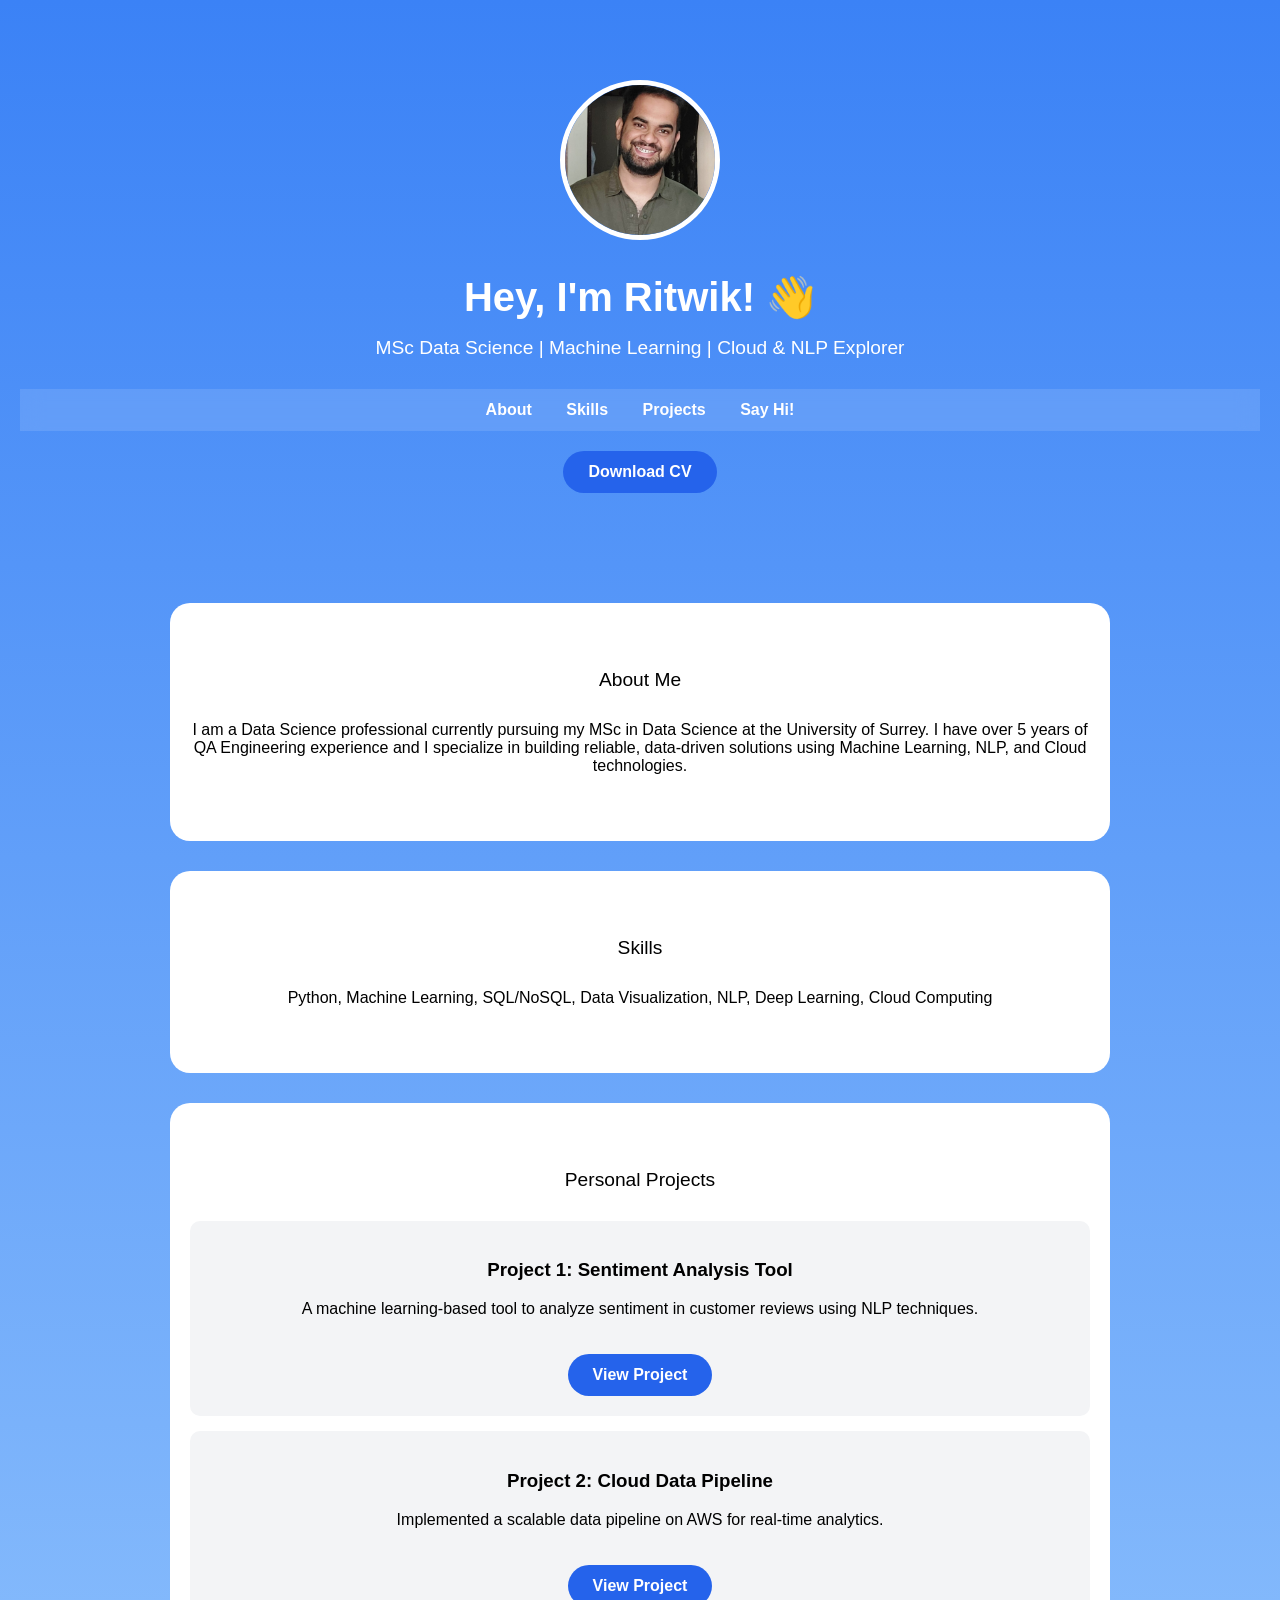
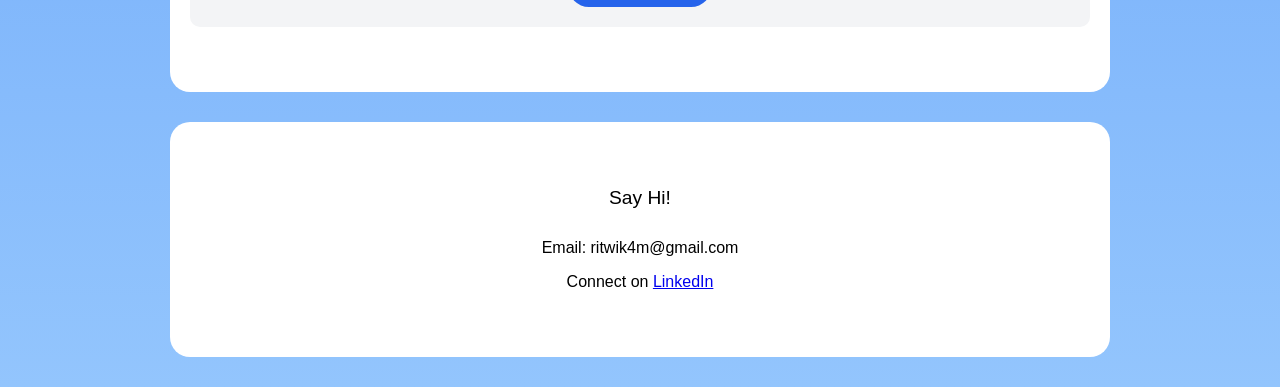
==== index.html @ 932f2abb "fixed auto download" ====
<!DOCTYPE html>
<html lang="en">

<head>
    <meta charset="UTF-8">
    <meta name="viewport" content="width=device-width, initial-scale=1.0">
    <title>Ritwik | Portfolio</title>
    <style>
        body {
            margin: 0;
            font-family: Arial, sans-serif;
            background: linear-gradient(to bottom, #3b82f6, #93c5fd);
            color: #fff;
            text-align: center;
            scroll-behavior: smooth;
        }

        header {
            padding: 80px 20px;
            animation: fadeIn 1.2s ease-in-out;
        }

        .profile-pic {
            width: 150px;
            height: 150px;
            border-radius: 50%;
            border: 5px solid #fff;
            object-fit: cover;
            margin-bottom: 20px;
            transition: transform 0.3s;
        }

        .profile-pic:hover {
            transform: scale(1.05);
        }

        h1 {
            font-size: 2.5rem;
            margin: 10px 0;
        }

        h2 {
            font-weight: normal;
            font-size: 1.2rem;
            margin-bottom: 30px;
        }

        nav a {
            margin: 0 15px;
            text-decoration: none;
            color: #fff;
            font-weight: bold;
            font-size: 1rem;
            transition: color 0.3s;
        }

        nav a:hover {
            color: #dbeafe;
        }

        nav {
            position: sticky;
            top: 0;
            z-index: 10;
            padding: 12px 0;
            background: rgba(255, 255, 255, 0.12);
            backdrop-filter: blur(10px);
        }

        section {
            background: #fff;
            color: #000;
            padding: 50px 20px;
            border-radius: 20px;
            margin: 30px auto;
            max-width: 900px;
            opacity: 0;
            transform: translateY(30px);
            transition: all 0.8s ease-in-out;
        }

        section.visible {
            opacity: 1;
            transform: translateY(0);
        }

        .btn {
            display: inline-block;
            background: #2563eb;
            color: #fff;
            padding: 12px 25px;
            border-radius: 25px;
            text-decoration: none;
            font-weight: bold;
            margin-top: 20px;
            transition: background 0.3s;
        }

        .btn:hover {
            background: #1e40af;
        }

        .project-card {
            background: #f3f4f6;
            border-radius: 10px;
            padding: 20px;
            margin: 15px 0;
        }

        @keyframes fadeIn {
            0% {
                opacity: 0;
                transform: translateY(-20px);
            }

            100% {
                opacity: 1;
                transform: translateY(0);
            }
        }
    </style>
</head>

<body>
    <header>
        <img src="profile.jpeg" alt="Profile Picture" class="profile-pic">
        <h1>Hey, I'm Ritwik! 👋</h1>
        <h2>MSc Data Science | Machine Learning | Cloud & NLP Explorer</h2>
        <nav>
            <a href="#about">About</a>
            <a href="#skills">Skills</a>
            <a href="#projects">Projects</a>
            <a href="#contact">Say Hi!</a>
        </nav>
        <a href="Ritwik_CV.pdf" class="btn" download="Ritwik_Mishra_CV.pdf">Download CV</a>
    </header>

    <section id="about">
        <h2>About Me</h2>
        <p>I am a Data Science professional currently pursuing my MSc in Data Science at the University of Surrey. I
            have over 5 years of QA Engineering experience and I specialize in building reliable, data-driven solutions
            using Machine Learning, NLP, and Cloud technologies.</p>
    </section>

    <section id="skills">
        <h2>Skills</h2>
        <p>Python, Machine Learning, SQL/NoSQL, Data Visualization, NLP, Deep Learning, Cloud Computing</p>
    </section>

    <section id="projects">
        <h2>Personal Projects</h2>
        <div class="project-card">
            <h3>Project 1: Sentiment Analysis Tool</h3>
            <p>A machine learning-based tool to analyze sentiment in customer reviews using NLP techniques.</p>
            <a href="https://github.com/ritwik4m/sentiment-analysis" class="btn">View Project</a>
        </div>
        <div class="project-card">
            <h3>Project 2: Cloud Data Pipeline</h3>
            <p>Implemented a scalable data pipeline on AWS for real-time analytics.</p>
            <a href="https://github.com/ritwik4m/cloud-data-pipeline" class="btn">View Project</a>
        </div>
    </section>

    <section id="contact">
        <h2>Say Hi!</h2>
        <p>Email: ritwik4m@gmail.com</p>
        <p>Connect on <a href="https://www.linkedin.com" target="_blank">LinkedIn</a></p>
    </section>

    <script>
        // Scroll animation for sections
        const sections = document.querySelectorAll('section');
        window.addEventListener('scroll', () => {
            sections.forEach(section => {
                const rect = section.getBoundingClientRect();
                if (rect.top < window.innerHeight - 100) {
                    section.classList.add('visible');
                }
            });
        });
    </script>
</body>

</html>
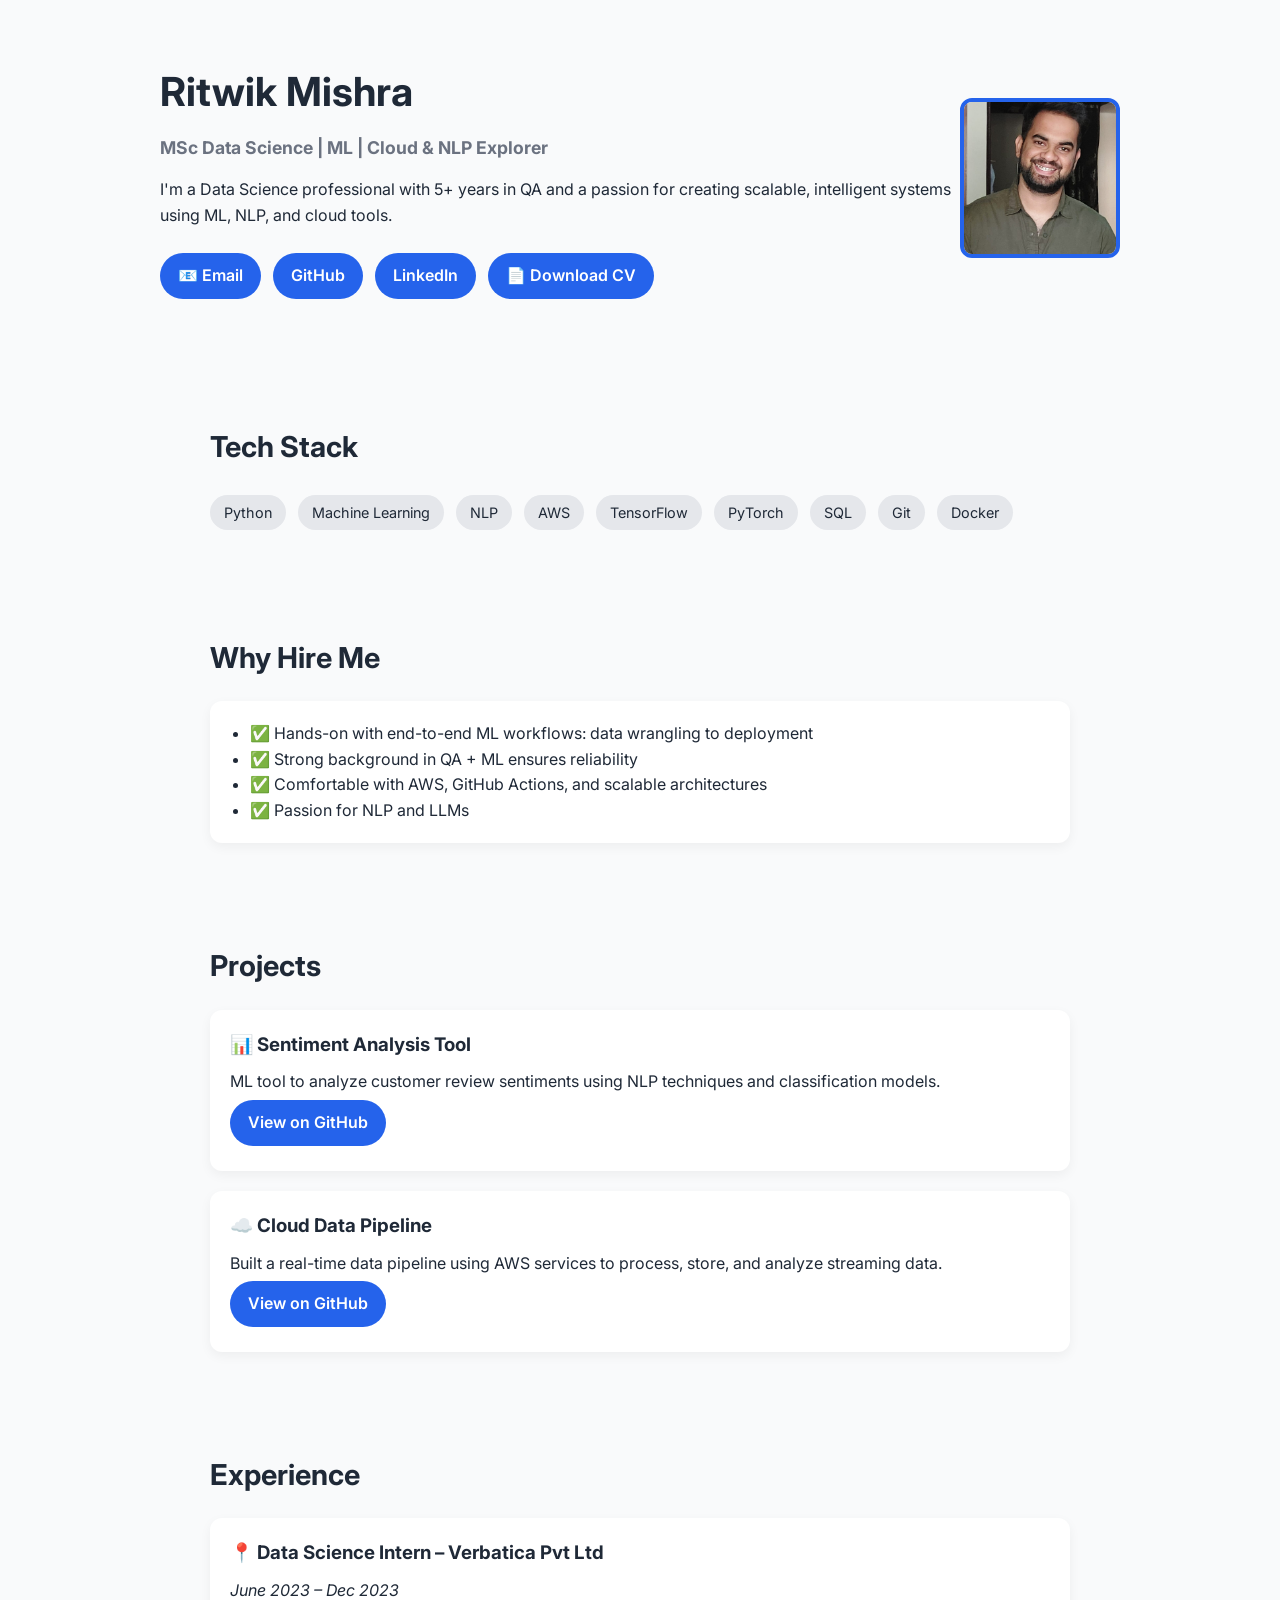
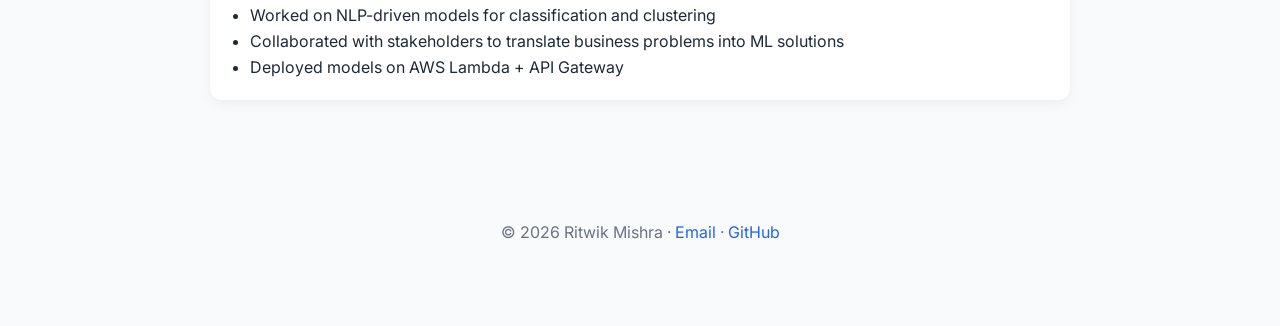
==== commit 64b38d81: "updated index file" ====
--- a/index.html
+++ b/index.html
@@ -1,184 +1,219 @@
 <!DOCTYPE html>
 <html lang="en">
-
 <head>
-    <meta charset="UTF-8">
-    <meta name="viewport" content="width=device-width, initial-scale=1.0">
-    <title>Ritwik | Portfolio</title>
-    <style>
-        body {
-            margin: 0;
-            font-family: Arial, sans-serif;
-            background: linear-gradient(to bottom, #3b82f6, #93c5fd);
-            color: #fff;
-            text-align: center;
-            scroll-behavior: smooth;
-        }
-
-        header {
-            padding: 80px 20px;
-            animation: fadeIn 1.2s ease-in-out;
-        }
-
-        .profile-pic {
-            width: 150px;
-            height: 150px;
-            border-radius: 50%;
-            border: 5px solid #fff;
-            object-fit: cover;
-            margin-bottom: 20px;
-            transition: transform 0.3s;
-        }
-
-        .profile-pic:hover {
-            transform: scale(1.05);
-        }
-
-        h1 {
-            font-size: 2.5rem;
-            margin: 10px 0;
-        }
-
-        h2 {
-            font-weight: normal;
-            font-size: 1.2rem;
-            margin-bottom: 30px;
-        }
-
-        nav a {
-            margin: 0 15px;
-            text-decoration: none;
-            color: #fff;
-            font-weight: bold;
-            font-size: 1rem;
-            transition: color 0.3s;
-        }
-
-        nav a:hover {
-            color: #dbeafe;
-        }
-
-        nav {
-            position: sticky;
-            top: 0;
-            z-index: 10;
-            padding: 12px 0;
-            background: rgba(255, 255, 255, 0.12);
-            backdrop-filter: blur(10px);
-        }
-
-        section {
-            background: #fff;
-            color: #000;
-            padding: 50px 20px;
-            border-radius: 20px;
-            margin: 30px auto;
-            max-width: 900px;
-            opacity: 0;
-            transform: translateY(30px);
-            transition: all 0.8s ease-in-out;
-        }
-
-        section.visible {
-            opacity: 1;
-            transform: translateY(0);
-        }
-
-        .btn {
-            display: inline-block;
-            background: #2563eb;
-            color: #fff;
-            padding: 12px 25px;
-            border-radius: 25px;
-            text-decoration: none;
-            font-weight: bold;
-            margin-top: 20px;
-            transition: background 0.3s;
-        }
-
-        .btn:hover {
-            background: #1e40af;
-        }
-
-        .project-card {
-            background: #f3f4f6;
-            border-radius: 10px;
-            padding: 20px;
-            margin: 15px 0;
-        }
-
-        @keyframes fadeIn {
-            0% {
-                opacity: 0;
-                transform: translateY(-20px);
-            }
-
-            100% {
-                opacity: 1;
-                transform: translateY(0);
-            }
-        }
-    </style>
+  <meta charset="UTF-8" />
+  <meta name="viewport" content="width=device-width, initial-scale=1.0" />
+  <title>Ritwik Mishra | Portfolio</title>
+  <link href="https://fonts.googleapis.com/css2?family=Inter:wght@400;600;700&display=swap" rel="stylesheet">
+  <style>
+    :root {
+      --primary: #2563eb;
+      --bg-light: #f9fafb;
+      --text-dark: #1f2937;
+      --text-light: #6b7280;
+    }
+
+    * {
+      margin: 0;
+      padding: 0;
+      box-sizing: border-box;
+    }
+
+    body {
+      font-family: 'Inter', sans-serif;
+      background-color: var(--bg-light);
+      color: var(--text-dark);
+      line-height: 1.6;
+      padding-bottom: 80px;
+    }
+
+    header.hero {
+      display: flex;
+      justify-content: space-between;
+      align-items: center;
+      flex-wrap: wrap;
+      padding: 60px 20px;
+      max-width: 1000px;
+      margin: auto;
+    }
+
+    .hero-left {
+      flex: 1;
+      min-width: 280px;
+    }
+
+    .hero-left h1 {
+      font-size: 2.5rem;
+      font-weight: 700;
+      margin-bottom: 10px;
+    }
+
+    .hero-left h2 {
+      font-size: 1.1rem;
+      color: var(--text-light);
+      margin-bottom: 15px;
+    }
+
+    .hero-left p {
+      margin-bottom: 20px;
+      color: var(--text-dark);
+    }
+
+    .hero-right img {
+      width: 160px;
+      height: 160px;
+      border-radius: 12px;
+      object-fit: cover;
+      border: 4px solid var(--primary);
+    }
+
+    .btn {
+      display: inline-block;
+      background: var(--primary);
+      color: white;
+      padding: 10px 18px;
+      border-radius: 30px;
+      text-decoration: none;
+      margin: 5px 8px 5px 0;
+      font-weight: 600;
+      transition: background 0.3s;
+    }
+
+    .btn:hover {
+      background: #1e40af;
+    }
+
+    .section {
+      max-width: 900px;
+      margin: 40px auto;
+      padding: 20px;
+    }
+
+    .section h2 {
+      font-size: 1.8rem;
+      margin-bottom: 20px;
+    }
+
+    .tags {
+      margin-bottom: 20px;
+    }
+
+    .tag {
+      display: inline-block;
+      background: #e5e7eb;
+      color: var(--text-dark);
+      padding: 6px 14px;
+      border-radius: 20px;
+      margin: 5px 8px 5px 0;
+      font-size: 0.9rem;
+    }
+
+    .card {
+      background: white;
+      padding: 20px;
+      border-radius: 12px;
+      box-shadow: 0 4px 12px rgba(0,0,0,0.05);
+      margin-bottom: 20px;
+    }
+
+    .card h3 {
+      margin-bottom: 10px;
+    }
+
+    ul {
+      padding-left: 20px;
+    }
+
+    footer {
+      text-align: center;
+      color: var(--text-light);
+      padding: 40px 20px 0;
+    }
+
+    a {
+      color: var(--primary);
+      text-decoration: none;
+    }
+
+    a:hover {
+      text-decoration: underline;
+    }
+  </style>
 </head>
-
 <body>
-    <header>
-        <img src="profile.jpeg" alt="Profile Picture" class="profile-pic">
-        <h1>Hey, I'm Ritwik! 👋</h1>
-        <h2>MSc Data Science | Machine Learning | Cloud & NLP Explorer</h2>
-        <nav>
-            <a href="#about">About</a>
-            <a href="#skills">Skills</a>
-            <a href="#projects">Projects</a>
-            <a href="#contact">Say Hi!</a>
-        </nav>
-        <a href="Ritwik_CV.pdf" class="btn" download="Ritwik_Mishra_CV.pdf">Download CV</a>
-    </header>
-
-    <section id="about">
-        <h2>About Me</h2>
-        <p>I am a Data Science professional currently pursuing my MSc in Data Science at the University of Surrey. I
-            have over 5 years of QA Engineering experience and I specialize in building reliable, data-driven solutions
-            using Machine Learning, NLP, and Cloud technologies.</p>
-    </section>
-
-    <section id="skills">
-        <h2>Skills</h2>
-        <p>Python, Machine Learning, SQL/NoSQL, Data Visualization, NLP, Deep Learning, Cloud Computing</p>
-    </section>
-
-    <section id="projects">
-        <h2>Personal Projects</h2>
-        <div class="project-card">
-            <h3>Project 1: Sentiment Analysis Tool</h3>
-            <p>A machine learning-based tool to analyze sentiment in customer reviews using NLP techniques.</p>
-            <a href="https://github.com/ritwik4m/sentiment-analysis" class="btn">View Project</a>
-        </div>
-        <div class="project-card">
-            <h3>Project 2: Cloud Data Pipeline</h3>
-            <p>Implemented a scalable data pipeline on AWS for real-time analytics.</p>
-            <a href="https://github.com/ritwik4m/cloud-data-pipeline" class="btn">View Project</a>
-        </div>
-    </section>
-
-    <section id="contact">
-        <h2>Say Hi!</h2>
-        <p>Email: ritwik4m@gmail.com</p>
-        <p>Connect on <a href="https://www.linkedin.com" target="_blank">LinkedIn</a></p>
-    </section>
-
-    <script>
-        // Scroll animation for sections
-        const sections = document.querySelectorAll('section');
-        window.addEventListener('scroll', () => {
-            sections.forEach(section => {
-                const rect = section.getBoundingClientRect();
-                if (rect.top < window.innerHeight - 100) {
-                    section.classList.add('visible');
-                }
-            });
-        });
-    </script>
+
+  <header class="hero">
+    <div class="hero-left">
+      <h1>Ritwik Mishra</h1>
+      <h2>MSc Data Science | ML | Cloud & NLP Explorer</h2>
+      <p>I'm a Data Science professional with 5+ years in QA and a passion for creating scalable, intelligent systems using ML, NLP, and cloud tools.</p>
+      <a href="mailto:ritwik4m@gmail.com" class="btn">📧 Email</a>
+      <a href="https://github.com/ritwik4m" class="btn">GitHub</a>
+      <a href="https://linkedin.com/in/ritwik4m" class="btn">LinkedIn</a>
+      <a href="Ritwik_CV.pdf" class="btn" download>📄 Download CV</a>
+    </div>
+    <div class="hero-right">
+      <img src="profile.jpeg" alt="Ritwik Mishra">
+    </div>
+  </header>
+
+  <section class="section">
+    <h2>Tech Stack</h2>
+    <div class="tags">
+      <span class="tag">Python</span>
+      <span class="tag">Machine Learning</span>
+      <span class="tag">NLP</span>
+      <span class="tag">AWS</span>
+      <span class="tag">TensorFlow</span>
+      <span class="tag">PyTorch</span>
+      <span class="tag">SQL</span>
+      <span class="tag">Git</span>
+      <span class="tag">Docker</span>
+    </div>
+  </section>
+
+  <section class="section">
+    <h2>Why Hire Me</h2>
+    <div class="card">
+      <ul>
+        <li>✅ Hands-on with end-to-end ML workflows: data wrangling to deployment</li>
+        <li>✅ Strong background in QA + ML ensures reliability</li>
+        <li>✅ Comfortable with AWS, GitHub Actions, and scalable architectures</li>
+        <li>✅ Passion for NLP and LLMs</li>
+      </ul>
+    </div>
+  </section>
+
+  <section class="section">
+    <h2>Projects</h2>
+    <div class="card">
+      <h3>📊 Sentiment Analysis Tool</h3>
+      <p>ML tool to analyze customer review sentiments using NLP techniques and classification models.</p>
+      <a href="https://github.com/ritwik4m/sentiment-analysis" class="btn">View on GitHub</a>
+    </div>
+    <div class="card">
+      <h3>☁️ Cloud Data Pipeline</h3>
+      <p>Built a real-time data pipeline using AWS services to process, store, and analyze streaming data.</p>
+      <a href="https://github.com/ritwik4m/cloud-data-pipeline" class="btn">View on GitHub</a>
+    </div>
+  </section>
+
+  <section class="section">
+    <h2>Experience</h2>
+    <div class="card">
+      <h3>📍 Data Science Intern – Verbatica Pvt Ltd</h3>
+      <p><em>June 2023 – Dec 2023</em></p>
+      <ul>
+        <li>Worked on NLP-driven models for classification and clustering</li>
+        <li>Collaborated with stakeholders to translate business problems into ML solutions</li>
+        <li>Deployed models on AWS Lambda + API Gateway</li>
+      </ul>
+    </div>
+  </section>
+
+  <footer>
+    <p>© 2026 Ritwik Mishra · <a href="mailto:ritwik4m@gmail.com">Email</a> · <a href="https://github.com/ritwik4m">GitHub</a></p>
+  </footer>
+
 </body>
-
-</html>+</html>
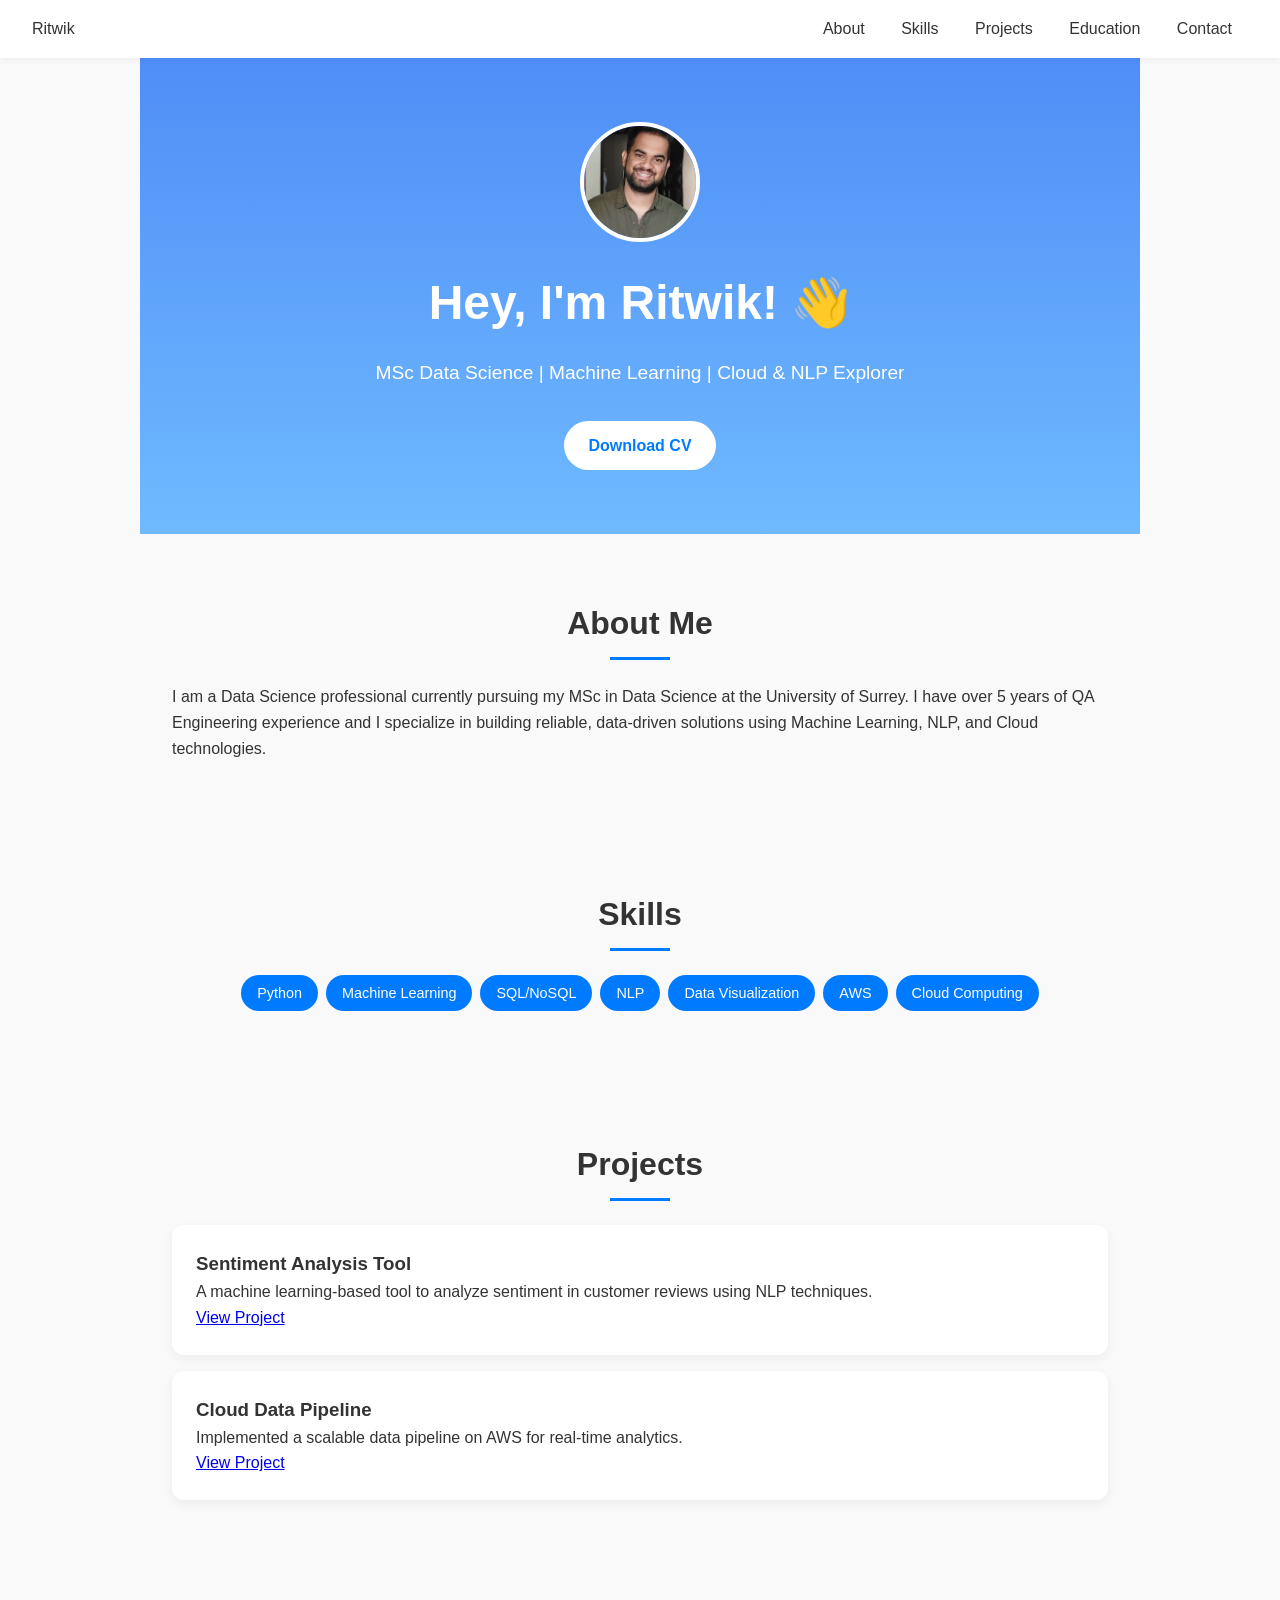
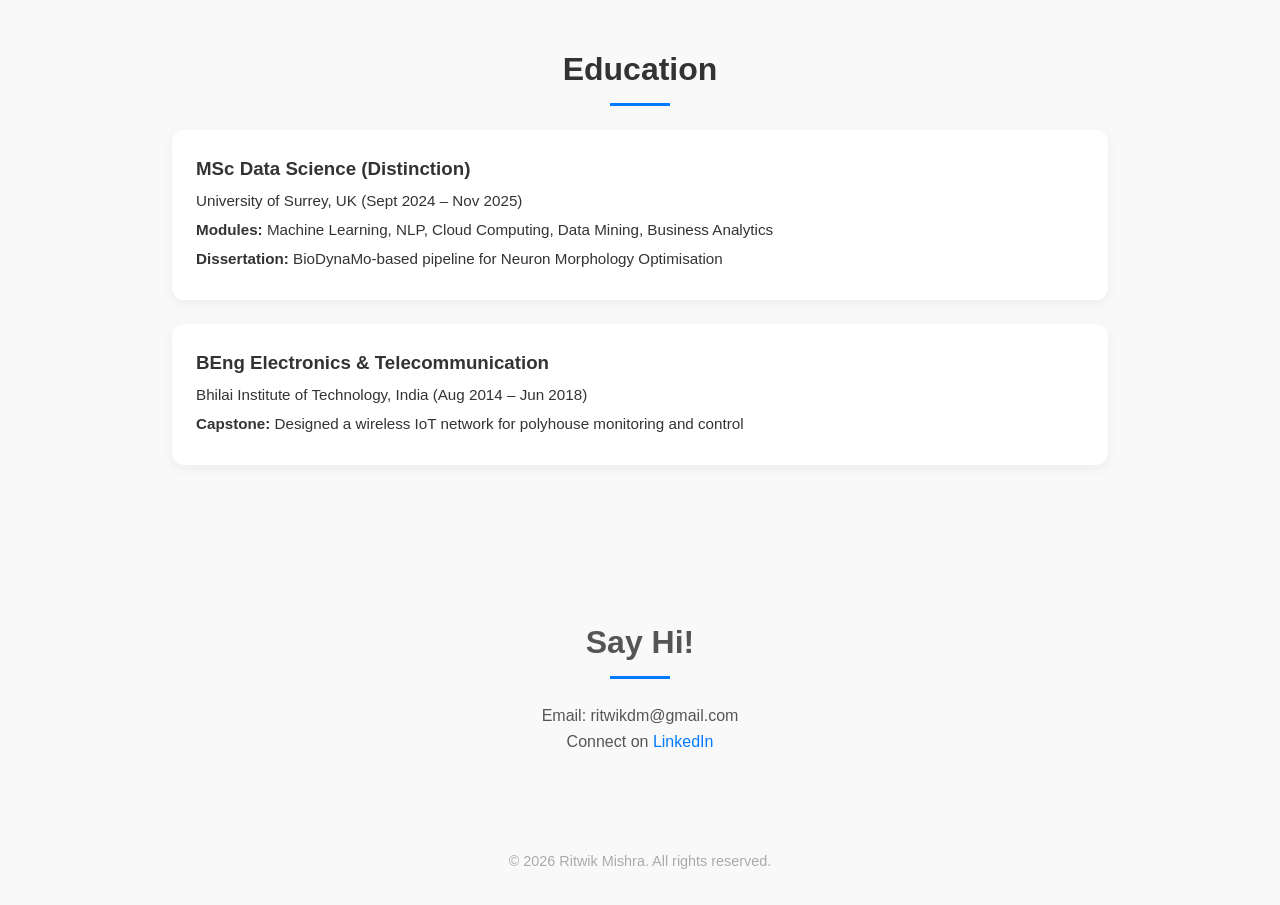
==== commit a92bae1d: "added css style sheets" ====
--- a/index.html
+++ b/index.html
@@ -1,219 +1,97 @@
 <!DOCTYPE html>
 <html lang="en">
 <head>
-  <meta charset="UTF-8" />
-  <meta name="viewport" content="width=device-width, initial-scale=1.0" />
-  <title>Ritwik Mishra | Portfolio</title>
-  <link href="https://fonts.googleapis.com/css2?family=Inter:wght@400;600;700&display=swap" rel="stylesheet">
-  <style>
-    :root {
-      --primary: #2563eb;
-      --bg-light: #f9fafb;
-      --text-dark: #1f2937;
-      --text-light: #6b7280;
-    }
-
-    * {
-      margin: 0;
-      padding: 0;
-      box-sizing: border-box;
-    }
-
-    body {
-      font-family: 'Inter', sans-serif;
-      background-color: var(--bg-light);
-      color: var(--text-dark);
-      line-height: 1.6;
-      padding-bottom: 80px;
-    }
-
-    header.hero {
-      display: flex;
-      justify-content: space-between;
-      align-items: center;
-      flex-wrap: wrap;
-      padding: 60px 20px;
-      max-width: 1000px;
-      margin: auto;
-    }
-
-    .hero-left {
-      flex: 1;
-      min-width: 280px;
-    }
-
-    .hero-left h1 {
-      font-size: 2.5rem;
-      font-weight: 700;
-      margin-bottom: 10px;
-    }
-
-    .hero-left h2 {
-      font-size: 1.1rem;
-      color: var(--text-light);
-      margin-bottom: 15px;
-    }
-
-    .hero-left p {
-      margin-bottom: 20px;
-      color: var(--text-dark);
-    }
-
-    .hero-right img {
-      width: 160px;
-      height: 160px;
-      border-radius: 12px;
-      object-fit: cover;
-      border: 4px solid var(--primary);
-    }
-
-    .btn {
-      display: inline-block;
-      background: var(--primary);
-      color: white;
-      padding: 10px 18px;
-      border-radius: 30px;
-      text-decoration: none;
-      margin: 5px 8px 5px 0;
-      font-weight: 600;
-      transition: background 0.3s;
-    }
-
-    .btn:hover {
-      background: #1e40af;
-    }
-
-    .section {
-      max-width: 900px;
-      margin: 40px auto;
-      padding: 20px;
-    }
-
-    .section h2 {
-      font-size: 1.8rem;
-      margin-bottom: 20px;
-    }
-
-    .tags {
-      margin-bottom: 20px;
-    }
-
-    .tag {
-      display: inline-block;
-      background: #e5e7eb;
-      color: var(--text-dark);
-      padding: 6px 14px;
-      border-radius: 20px;
-      margin: 5px 8px 5px 0;
-      font-size: 0.9rem;
-    }
-
-    .card {
-      background: white;
-      padding: 20px;
-      border-radius: 12px;
-      box-shadow: 0 4px 12px rgba(0,0,0,0.05);
-      margin-bottom: 20px;
-    }
-
-    .card h3 {
-      margin-bottom: 10px;
-    }
-
-    ul {
-      padding-left: 20px;
-    }
-
-    footer {
-      text-align: center;
-      color: var(--text-light);
-      padding: 40px 20px 0;
-    }
-
-    a {
-      color: var(--primary);
-      text-decoration: none;
-    }
-
-    a:hover {
-      text-decoration: underline;
-    }
-  </style>
+  <meta charset="UTF-8">
+  <meta name="viewport" content="width=device-width, initial-scale=1.0">
+  <title>Ritwik Mishra | Data Science Portfolio</title>
+  <link rel="stylesheet" href="style.css">
 </head>
 <body>
+  <!-- Navigation -->
+  <nav>
+    <div class="logo">Ritwik</div>
+    <div class="nav-links">
+      <a href="#about">About</a>
+      <a href="#skills">Skills</a>
+      <a href="#projects">Projects</a>
+      <a href="#education">Education</a>
+      <a href="#contact">Contact</a>
+    </div>
+  </nav>
 
-  <header class="hero">
-    <div class="hero-left">
-      <h1>Ritwik Mishra</h1>
-      <h2>MSc Data Science | ML | Cloud & NLP Explorer</h2>
-      <p>I'm a Data Science professional with 5+ years in QA and a passion for creating scalable, intelligent systems using ML, NLP, and cloud tools.</p>
-      <a href="mailto:ritwik4m@gmail.com" class="btn">📧 Email</a>
-      <a href="https://github.com/ritwik4m" class="btn">GitHub</a>
-      <a href="https://linkedin.com/in/ritwik4m" class="btn">LinkedIn</a>
-      <a href="Ritwik_CV.pdf" class="btn" download>📄 Download CV</a>
-    </div>
-    <div class="hero-right">
-      <img src="profile.jpeg" alt="Ritwik Mishra">
-    </div>
-  </header>
+  <!-- Hero -->
+  <section class="hero">
+    <img src="profile.jpeg" alt="Profile Picture" class="profile-pic">
+    <h1>Hey, I'm Ritwik! 👋</h1>
+    <p>MSc Data Science | Machine Learning | Cloud & NLP Explorer</p>
+    <a href="Ritwik_CV.pdf" class="btn" download="Ritwik_Mishra_CV.pdf">Download CV</a>
+  </section>
 
-  <section class="section">
-    <h2>Tech Stack</h2>
-    <div class="tags">
-      <span class="tag">Python</span>
-      <span class="tag">Machine Learning</span>
-      <span class="tag">NLP</span>
-      <span class="tag">AWS</span>
-      <span class="tag">TensorFlow</span>
-      <span class="tag">PyTorch</span>
-      <span class="tag">SQL</span>
-      <span class="tag">Git</span>
-      <span class="tag">Docker</span>
+  <!-- About -->
+  <section id="about">
+    <h2>About Me</h2>
+    <p>I am a Data Science professional currently pursuing my MSc in Data Science at the University of Surrey. I have over 5 years of QA Engineering experience and I specialize in building reliable, data-driven solutions using Machine Learning, NLP, and Cloud technologies.</p>
+  </section>
+
+  <!-- Skills -->
+  <section id="skills">
+    <h2>Skills</h2>
+    <div class="skills-list">
+      <span class="skill-tag">Python</span>
+      <span class="skill-tag">Machine Learning</span>
+      <span class="skill-tag">SQL/NoSQL</span>
+      <span class="skill-tag">NLP</span>
+      <span class="skill-tag">Data Visualization</span>
+      <span class="skill-tag">AWS</span>
+      <span class="skill-tag">Cloud Computing</span>
     </div>
   </section>
 
-  <section class="section">
-    <h2>Why Hire Me</h2>
-    <div class="card">
-      <ul>
-        <li>✅ Hands-on with end-to-end ML workflows: data wrangling to deployment</li>
-        <li>✅ Strong background in QA + ML ensures reliability</li>
-        <li>✅ Comfortable with AWS, GitHub Actions, and scalable architectures</li>
-        <li>✅ Passion for NLP and LLMs</li>
-      </ul>
+  <!-- Projects -->
+  <section id="projects">
+    <h2>Projects</h2>
+
+    <div class="project">
+      <h3>Sentiment Analysis Tool</h3>
+      <p>A machine learning-based tool to analyze sentiment in customer reviews using NLP techniques.</p>
+      <a href="#" class="btn">View Project</a>
+    </div>
+
+    <div class="project">
+      <h3>Cloud Data Pipeline</h3>
+      <p>Implemented a scalable data pipeline on AWS for real-time analytics.</p>
+      <a href="#" class="btn">View Project</a>
     </div>
   </section>
 
-  <section class="section">
-    <h2>Projects</h2>
-    <div class="card">
-      <h3>📊 Sentiment Analysis Tool</h3>
-      <p>ML tool to analyze customer review sentiments using NLP techniques and classification models.</p>
-      <a href="https://github.com/ritwik4m/sentiment-analysis" class="btn">View on GitHub</a>
+  <!-- Education -->
+  <section id="education">
+    <h2>Education</h2>
+
+    <div class="education-card">
+      <h3>MSc Data Science (Distinction)</h3>
+      <p>University of Surrey, UK (Sept 2024 – Nov 2025)</p>
+      <p><strong>Modules:</strong> Machine Learning, NLP, Cloud Computing, Data Mining, Business Analytics</p>
+      <p><strong>Dissertation:</strong> BioDynaMo-based pipeline for Neuron Morphology Optimisation</p>
     </div>
-    <div class="card">
-      <h3>☁️ Cloud Data Pipeline</h3>
-      <p>Built a real-time data pipeline using AWS services to process, store, and analyze streaming data.</p>
-      <a href="https://github.com/ritwik4m/cloud-data-pipeline" class="btn">View on GitHub</a>
+
+    <div class="education-card">
+      <h3>BEng Electronics & Telecommunication</h3>
+      <p>Bhilai Institute of Technology, India (Aug 2014 – Jun 2018)</p>
+      <p><strong>Capstone:</strong> Designed a wireless IoT network for polyhouse monitoring and control</p>
     </div>
   </section>
 
-  <section class="section">
-    <h2>Experience</h2>
-    <div class="card">
-      <h3>📍 Data Science Intern – Verbatica Pvt Ltd</h3>
-      <p><em>June 2023 – Dec 2023</em></p>
-      <ul>
-        <li>Worked on NLP-driven models for classification and clustering</li>
-        <li>Collaborated with stakeholders to translate business problems into ML solutions</li>
-        <li>Deployed models on AWS Lambda + API Gateway</li>
-      </ul>
-    </div>
+  <!-- Contact -->
+  <section id="contact" class="contact-info">
+    <h2>Say Hi!</h2>
+    <p>Email: ritwikdm@gmail.com</p>
+    <p>Connect on <a href="https://www.linkedin.com/in/ritwik4m" target="_blank">LinkedIn</a></p>
   </section>
 
+  <!-- Footer -->
   <footer>
-    <p>© 2026 Ritwik Mishra · <a href="mailto:ritwik4m@gmail.com">Email</a> · <a href="https://github.com/ritwik4m">GitHub</a></p>
+    <p>&copy; 2026 Ritwik Mishra. All rights reserved.</p>
   </footer>
-
 </body>
 </html>
--- a/style.css
+++ b/style.css
@@ -0,0 +1,175 @@
+/* Reset some default styles */
+* {
+  margin: 0;
+  padding: 0;
+  box-sizing: border-box;
+}
+
+body {
+  font-family: 'Segoe UI', Roboto, sans-serif;
+  line-height: 1.6;
+  color: #333;
+  background-color: #f9f9f9;
+}
+
+/* Navigation Bar */
+nav {
+  position: sticky;
+  top: 0;
+  background: rgba(255, 255, 255, 0.9);
+  backdrop-filter: blur(10px);
+  padding: 1rem 2rem;
+  z-index: 100;
+  display: flex;
+  justify-content: space-between;
+  align-items: center;
+  box-shadow: 0 2px 6px rgba(0,0,0,0.05);
+}
+
+nav a {
+  margin: 0 1rem;
+  text-decoration: none;
+  color: #333;
+  font-weight: 500;
+}
+
+nav a:hover {
+  color: #007bff;
+}
+
+/* Hero Section */
+.hero {
+  padding: 4rem 2rem;
+  text-align: center;
+  background: linear-gradient(to bottom, #4f8ef7, #6fbaff);
+  color: white;
+}
+
+.hero h1 {
+  font-size: 3rem;
+  font-weight: bold;
+  margin-bottom: 1rem;
+}
+
+.hero p {
+  font-size: 1.2rem;
+  max-width: 700px;
+  margin: 0 auto 2rem;
+}
+
+.hero .btn {
+  background-color: #fff;
+  color: #007bff;
+  padding: 0.75rem 1.5rem;
+  border-radius: 30px;
+  font-weight: 600;
+  text-decoration: none;
+  transition: 0.3s ease;
+  display: inline-block;
+}
+
+.hero .btn:hover {
+  background-color: #007bff;
+  color: white;
+}
+
+/* Profile Picture */
+.profile-pic {
+  width: 120px;
+  height: 120px;
+  border-radius: 50%;
+  object-fit: cover;
+  margin-bottom: 1rem;
+  border: 4px solid white;
+}
+
+/* Section Styling */
+section {
+  padding: 4rem 2rem;
+  max-width: 1000px;
+  margin: auto;
+}
+
+section h2 {
+  font-size: 2rem;
+  margin-bottom: 1.5rem;
+  text-align: center;
+  position: relative;
+}
+
+section h2::after {
+  content: '';
+  display: block;
+  width: 60px;
+  height: 3px;
+  background: #007bff;
+  margin: 0.5rem auto 0;
+}
+
+/* Education Cards */
+.education-card {
+  background: white;
+  padding: 1.5rem;
+  border-radius: 12px;
+  margin-bottom: 1.5rem;
+  box-shadow: 0 4px 12px rgba(0,0,0,0.05);
+}
+
+.education-card h3 {
+  margin-bottom: 0.3rem;
+  font-weight: 600;
+}
+
+.education-card p {
+  margin: 0.3rem 0;
+  font-size: 0.95rem;
+}
+
+/* Skills */
+.skills-list {
+  display: flex;
+  flex-wrap: wrap;
+  gap: 0.5rem;
+  justify-content: center;
+}
+
+.skill-tag {
+  background: #007bff;
+  color: white;
+  padding: 0.4rem 1rem;
+  border-radius: 30px;
+  font-size: 0.9rem;
+}
+
+/* Projects */
+.project {
+  background: white;
+  padding: 1.5rem;
+  border-radius: 12px;
+  box-shadow: 0 4px 12px rgba(0,0,0,0.05);
+  margin-bottom: 1rem;
+}
+
+/* Contact Info */
+.contact-info {
+  text-align: center;
+  font-size: 1rem;
+  color: #555;
+}
+
+.contact-info a {
+  color: #007bff;
+  text-decoration: none;
+}
+
+.contact-info a:hover {
+  text-decoration: underline;
+}
+
+/* Footer */
+footer {
+  padding: 2rem;
+  text-align: center;
+  font-size: 0.9rem;
+  color: #aaa;
+}
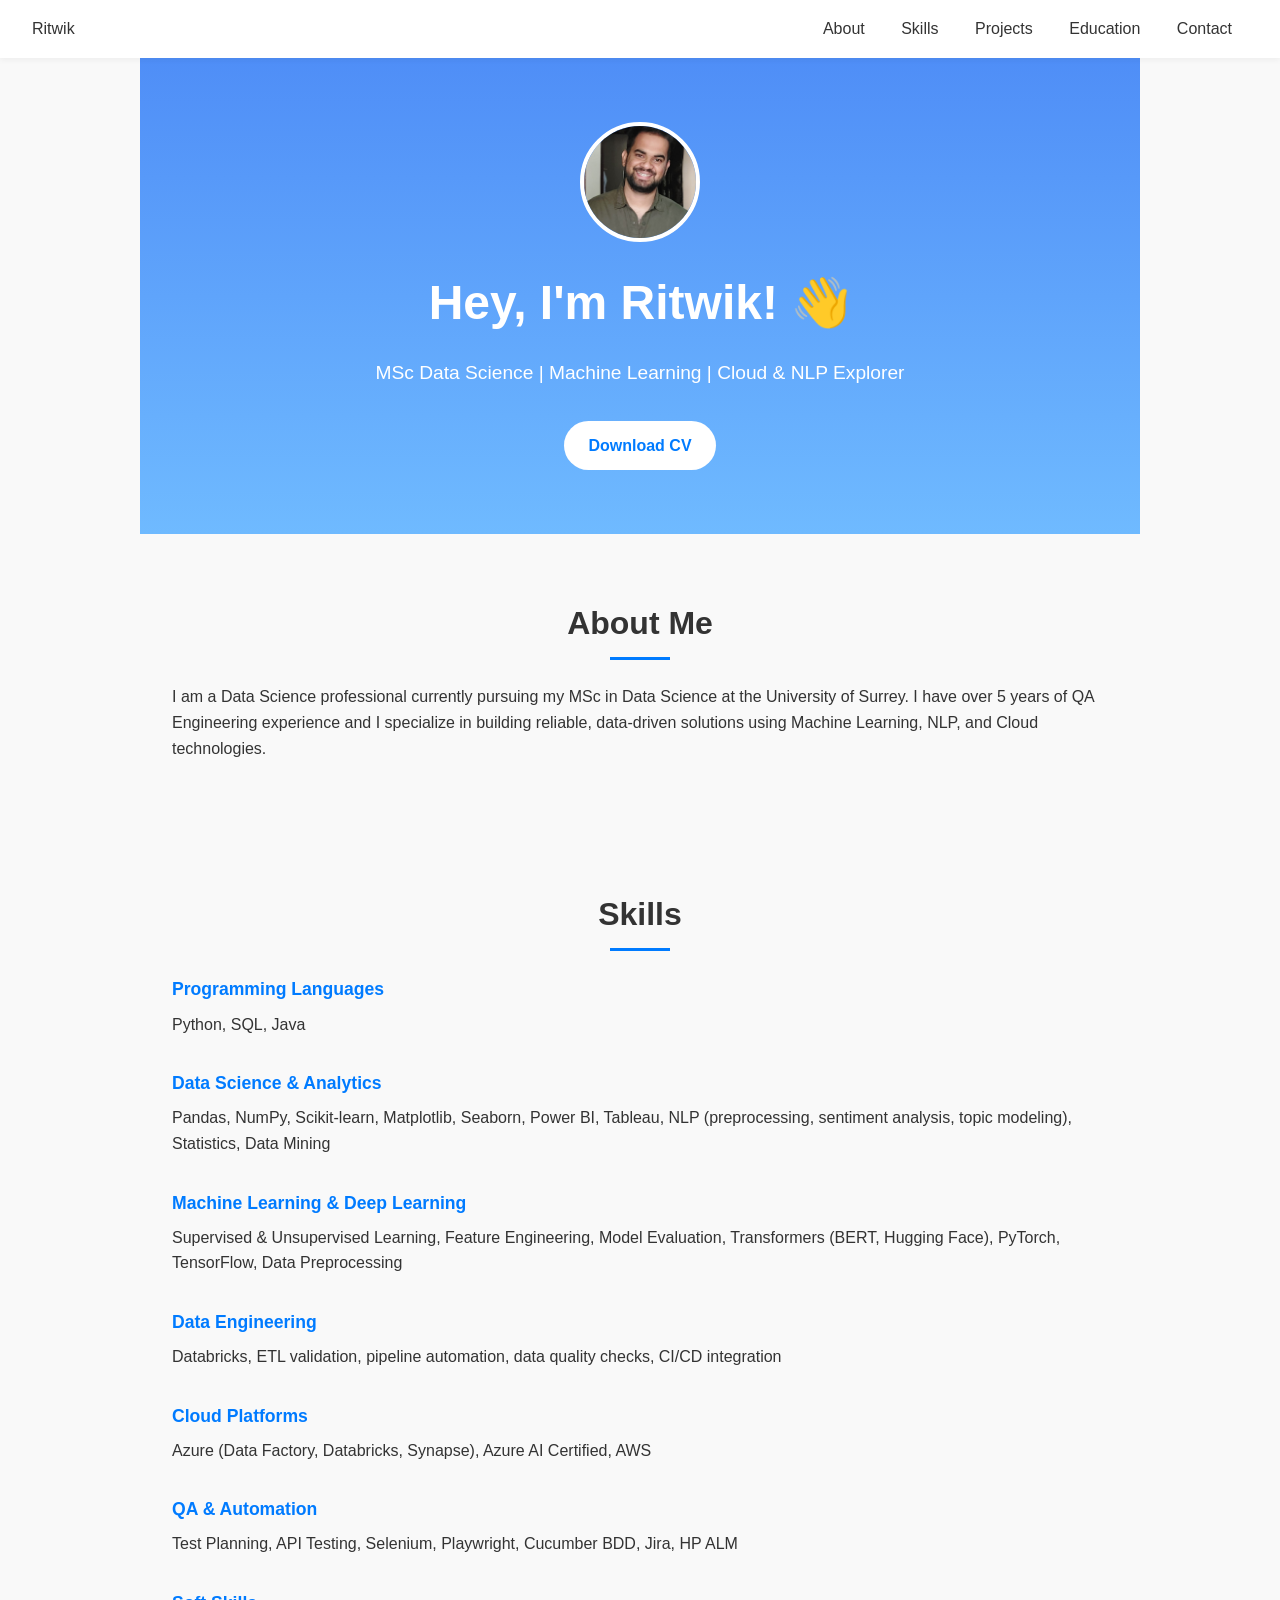
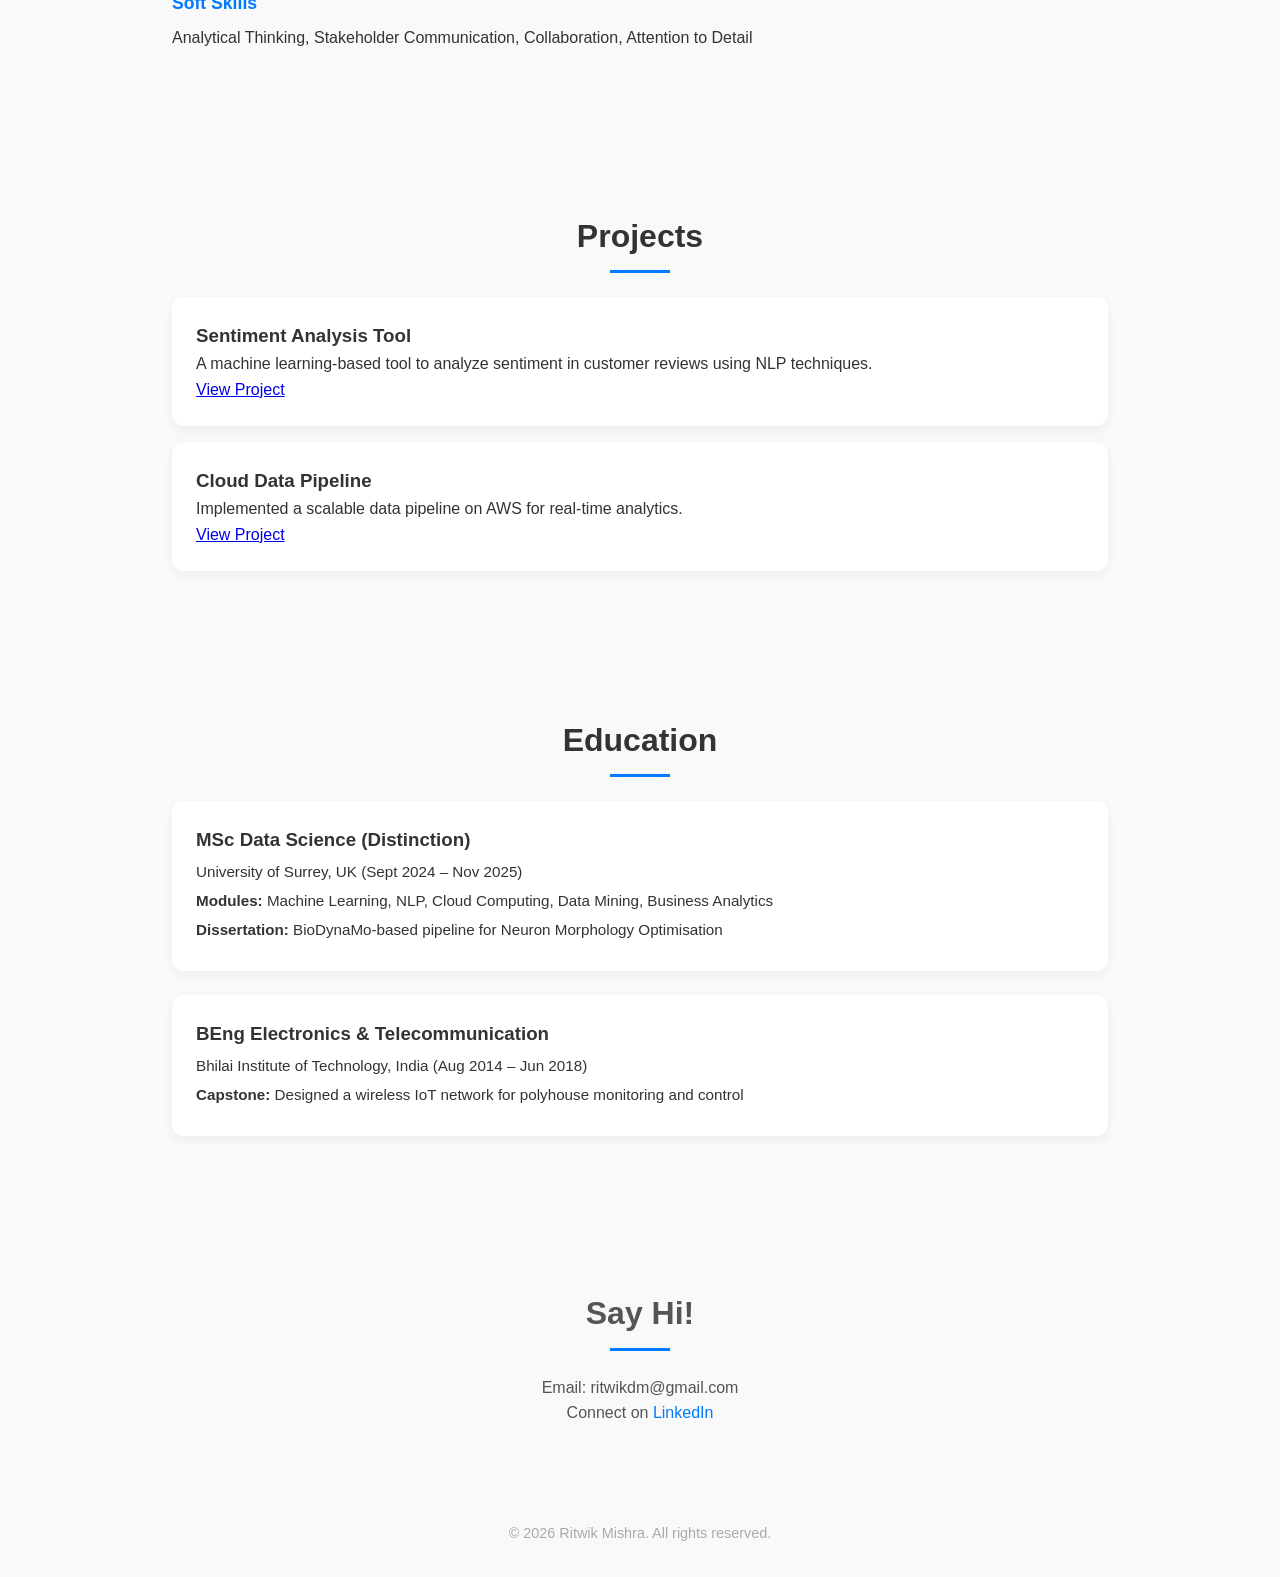
==== commit 6372d8ed: "Added skills" ====
--- a/index.html
+++ b/index.html
@@ -35,17 +35,44 @@
 
   <!-- Skills -->
   <section id="skills">
-    <h2>Skills</h2>
-    <div class="skills-list">
-      <span class="skill-tag">Python</span>
-      <span class="skill-tag">Machine Learning</span>
-      <span class="skill-tag">SQL/NoSQL</span>
-      <span class="skill-tag">NLP</span>
-      <span class="skill-tag">Data Visualization</span>
-      <span class="skill-tag">AWS</span>
-      <span class="skill-tag">Cloud Computing</span>
-    </div>
-  </section>
+  <h2>Skills</h2>
+
+  <div class="skills-category">
+    <h3>Programming Languages</h3>
+    <p>Python, SQL, Java</p>
+  </div>
+
+  <div class="skills-category">
+    <h3>Data Science & Analytics</h3>
+    <p>Pandas, NumPy, Scikit-learn, Matplotlib, Seaborn, Power BI, Tableau, NLP (preprocessing, sentiment analysis, topic modeling), Statistics, Data Mining</p>
+  </div>
+
+  <div class="skills-category">
+    <h3>Machine Learning & Deep Learning</h3>
+    <p>Supervised & Unsupervised Learning, Feature Engineering, Model Evaluation, Transformers (BERT, Hugging Face), PyTorch, TensorFlow, Data Preprocessing</p>
+  </div>
+
+  <div class="skills-category">
+    <h3>Data Engineering</h3>
+    <p>Databricks, ETL validation, pipeline automation, data quality checks, CI/CD integration</p>
+  </div>
+
+  <div class="skills-category">
+    <h3>Cloud Platforms</h3>
+    <p>Azure (Data Factory, Databricks, Synapse), Azure AI Certified, AWS</p>
+  </div>
+
+  <div class="skills-category">
+    <h3>QA & Automation</h3>
+    <p>Test Planning, API Testing, Selenium, Playwright, Cucumber BDD, Jira, HP ALM</p>
+  </div>
+
+  <div class="skills-category">
+    <h3>Soft Skills</h3>
+    <p>Analytical Thinking, Stakeholder Communication, Collaboration, Attention to Detail</p>
+  </div>
+</section>
+
 
   <!-- Projects -->
   <section id="projects">
--- a/style.css
+++ b/style.css
@@ -1,175 +1,186 @@
 /* Reset some default styles */
 * {
-  margin: 0;
-  padding: 0;
-  box-sizing: border-box;
+    margin: 0;
+    padding: 0;
+    box-sizing: border-box;
 }
 
 body {
-  font-family: 'Segoe UI', Roboto, sans-serif;
-  line-height: 1.6;
-  color: #333;
-  background-color: #f9f9f9;
+    font-family: 'Segoe UI', Roboto, sans-serif;
+    line-height: 1.6;
+    color: #333;
+    background-color: #f9f9f9;
 }
 
 /* Navigation Bar */
 nav {
-  position: sticky;
-  top: 0;
-  background: rgba(255, 255, 255, 0.9);
-  backdrop-filter: blur(10px);
-  padding: 1rem 2rem;
-  z-index: 100;
-  display: flex;
-  justify-content: space-between;
-  align-items: center;
-  box-shadow: 0 2px 6px rgba(0,0,0,0.05);
+    position: sticky;
+    top: 0;
+    background: rgba(255, 255, 255, 0.9);
+    backdrop-filter: blur(10px);
+    padding: 1rem 2rem;
+    z-index: 100;
+    display: flex;
+    justify-content: space-between;
+    align-items: center;
+    box-shadow: 0 2px 6px rgba(0, 0, 0, 0.05);
 }
 
 nav a {
-  margin: 0 1rem;
-  text-decoration: none;
-  color: #333;
-  font-weight: 500;
+    margin: 0 1rem;
+    text-decoration: none;
+    color: #333;
+    font-weight: 500;
 }
 
 nav a:hover {
-  color: #007bff;
+    color: #007bff;
 }
 
 /* Hero Section */
 .hero {
-  padding: 4rem 2rem;
-  text-align: center;
-  background: linear-gradient(to bottom, #4f8ef7, #6fbaff);
-  color: white;
+    padding: 4rem 2rem;
+    text-align: center;
+    background: linear-gradient(to bottom, #4f8ef7, #6fbaff);
+    color: white;
 }
 
 .hero h1 {
-  font-size: 3rem;
-  font-weight: bold;
-  margin-bottom: 1rem;
+    font-size: 3rem;
+    font-weight: bold;
+    margin-bottom: 1rem;
 }
 
 .hero p {
-  font-size: 1.2rem;
-  max-width: 700px;
-  margin: 0 auto 2rem;
+    font-size: 1.2rem;
+    max-width: 700px;
+    margin: 0 auto 2rem;
 }
 
 .hero .btn {
-  background-color: #fff;
-  color: #007bff;
-  padding: 0.75rem 1.5rem;
-  border-radius: 30px;
-  font-weight: 600;
-  text-decoration: none;
-  transition: 0.3s ease;
-  display: inline-block;
+    background-color: #fff;
+    color: #007bff;
+    padding: 0.75rem 1.5rem;
+    border-radius: 30px;
+    font-weight: 600;
+    text-decoration: none;
+    transition: 0.3s ease;
+    display: inline-block;
 }
 
 .hero .btn:hover {
-  background-color: #007bff;
-  color: white;
+    background-color: #007bff;
+    color: white;
 }
 
 /* Profile Picture */
 .profile-pic {
-  width: 120px;
-  height: 120px;
-  border-radius: 50%;
-  object-fit: cover;
-  margin-bottom: 1rem;
-  border: 4px solid white;
+    width: 120px;
+    height: 120px;
+    border-radius: 50%;
+    object-fit: cover;
+    margin-bottom: 1rem;
+    border: 4px solid white;
 }
 
 /* Section Styling */
 section {
-  padding: 4rem 2rem;
-  max-width: 1000px;
-  margin: auto;
+    padding: 4rem 2rem;
+    max-width: 1000px;
+    margin: auto;
 }
 
 section h2 {
-  font-size: 2rem;
-  margin-bottom: 1.5rem;
-  text-align: center;
-  position: relative;
+    font-size: 2rem;
+    margin-bottom: 1.5rem;
+    text-align: center;
+    position: relative;
 }
 
 section h2::after {
-  content: '';
-  display: block;
-  width: 60px;
-  height: 3px;
-  background: #007bff;
-  margin: 0.5rem auto 0;
+    content: '';
+    display: block;
+    width: 60px;
+    height: 3px;
+    background: #007bff;
+    margin: 0.5rem auto 0;
 }
 
 /* Education Cards */
 .education-card {
-  background: white;
-  padding: 1.5rem;
-  border-radius: 12px;
-  margin-bottom: 1.5rem;
-  box-shadow: 0 4px 12px rgba(0,0,0,0.05);
+    background: white;
+    padding: 1.5rem;
+    border-radius: 12px;
+    margin-bottom: 1.5rem;
+    box-shadow: 0 4px 12px rgba(0, 0, 0, 0.05);
 }
 
 .education-card h3 {
-  margin-bottom: 0.3rem;
-  font-weight: 600;
+    margin-bottom: 0.3rem;
+    font-weight: 600;
 }
 
 .education-card p {
-  margin: 0.3rem 0;
-  font-size: 0.95rem;
+    margin: 0.3rem 0;
+    font-size: 0.95rem;
 }
 
 /* Skills */
 .skills-list {
-  display: flex;
-  flex-wrap: wrap;
-  gap: 0.5rem;
-  justify-content: center;
+    display: flex;
+    flex-wrap: wrap;
+    gap: 0.5rem;
+    justify-content: center;
 }
 
 .skill-tag {
-  background: #007bff;
-  color: white;
-  padding: 0.4rem 1rem;
-  border-radius: 30px;
-  font-size: 0.9rem;
+    background: #007bff;
+    color: white;
+    padding: 0.4rem 1rem;
+    border-radius: 30px;
+    font-size: 0.9rem;
 }
+
+.skills-category {
+    margin-bottom: 2rem;
+}
+
+.skills-category h3 {
+    font-size: 1.1rem;
+    color: #007bff;
+    margin-bottom: 0.5rem;
+}
+
 
 /* Projects */
 .project {
-  background: white;
-  padding: 1.5rem;
-  border-radius: 12px;
-  box-shadow: 0 4px 12px rgba(0,0,0,0.05);
-  margin-bottom: 1rem;
+    background: white;
+    padding: 1.5rem;
+    border-radius: 12px;
+    box-shadow: 0 4px 12px rgba(0, 0, 0, 0.05);
+    margin-bottom: 1rem;
 }
 
 /* Contact Info */
 .contact-info {
-  text-align: center;
-  font-size: 1rem;
-  color: #555;
+    text-align: center;
+    font-size: 1rem;
+    color: #555;
 }
 
 .contact-info a {
-  color: #007bff;
-  text-decoration: none;
+    color: #007bff;
+    text-decoration: none;
 }
 
 .contact-info a:hover {
-  text-decoration: underline;
+    text-decoration: underline;
 }
 
 /* Footer */
 footer {
-  padding: 2rem;
-  text-align: center;
-  font-size: 0.9rem;
-  color: #aaa;
-}
+    padding: 2rem;
+    text-align: center;
+    font-size: 0.9rem;
+    color: #aaa;
+}
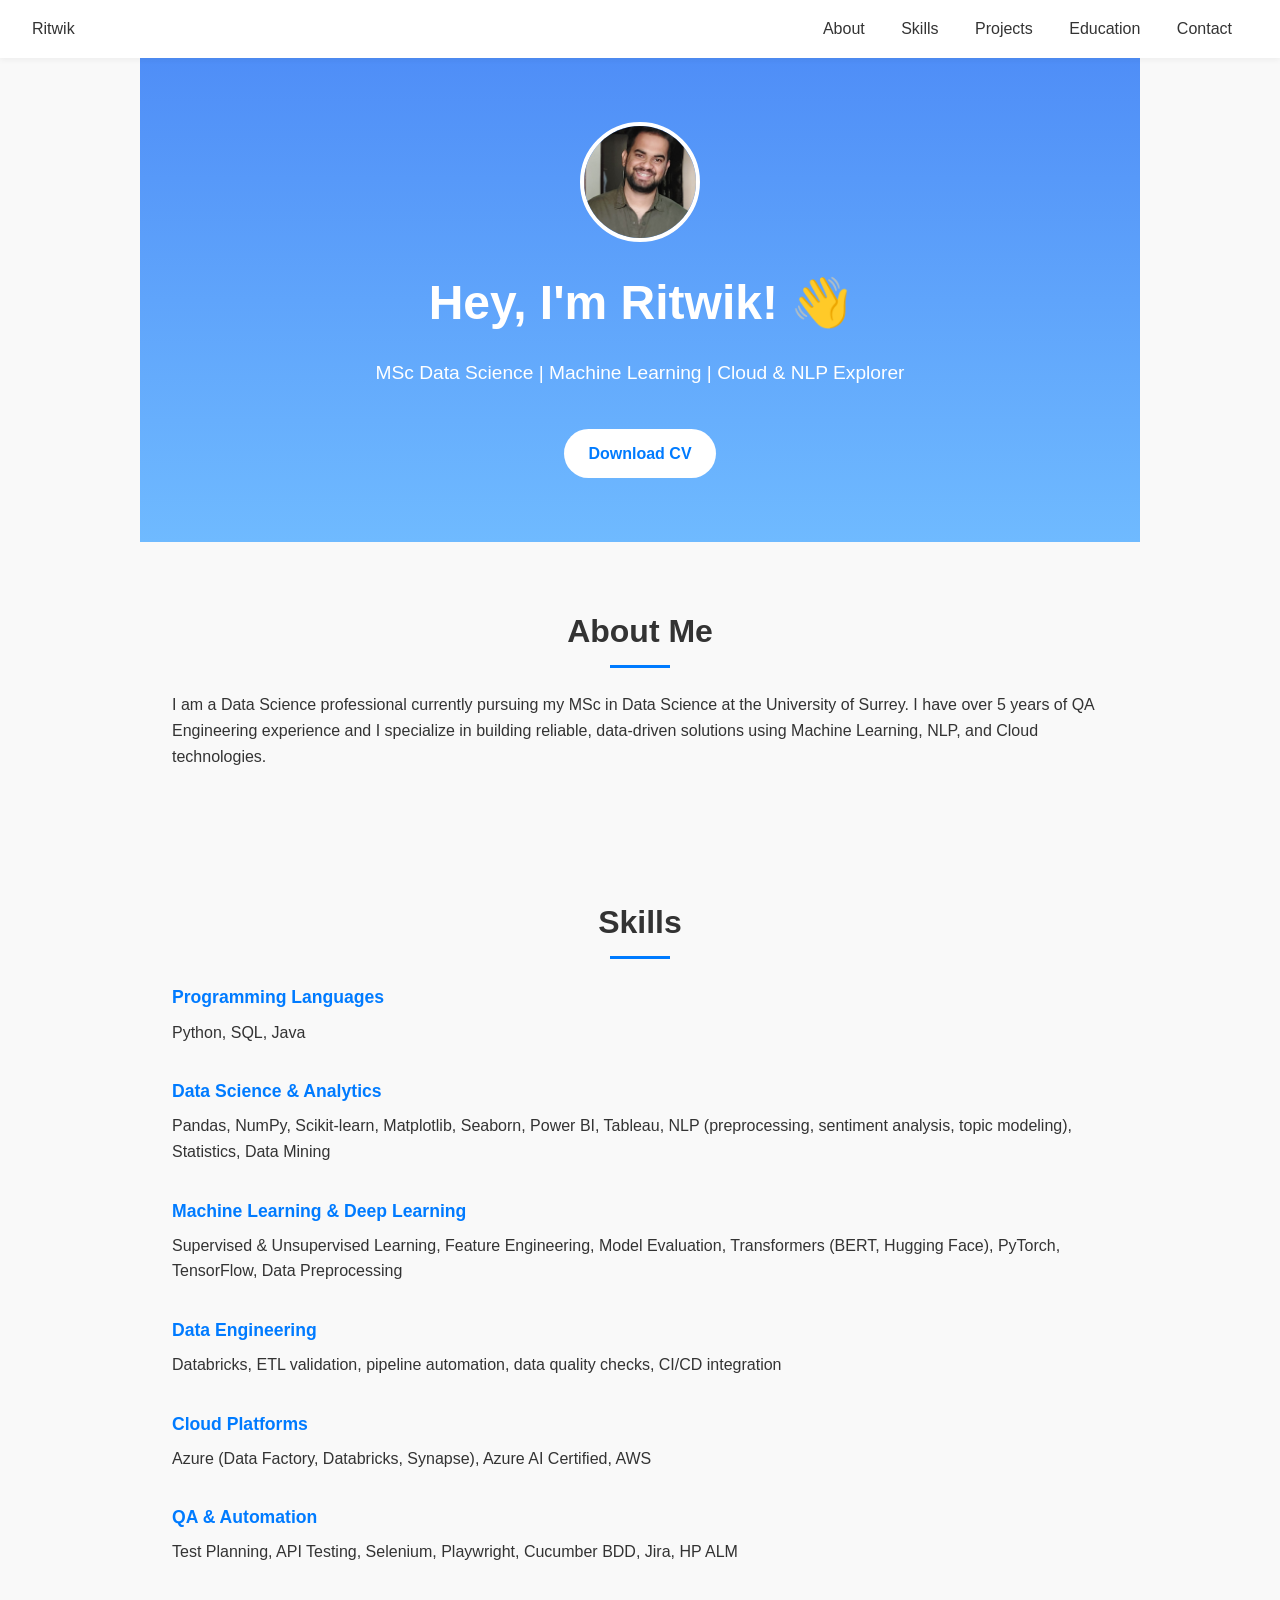
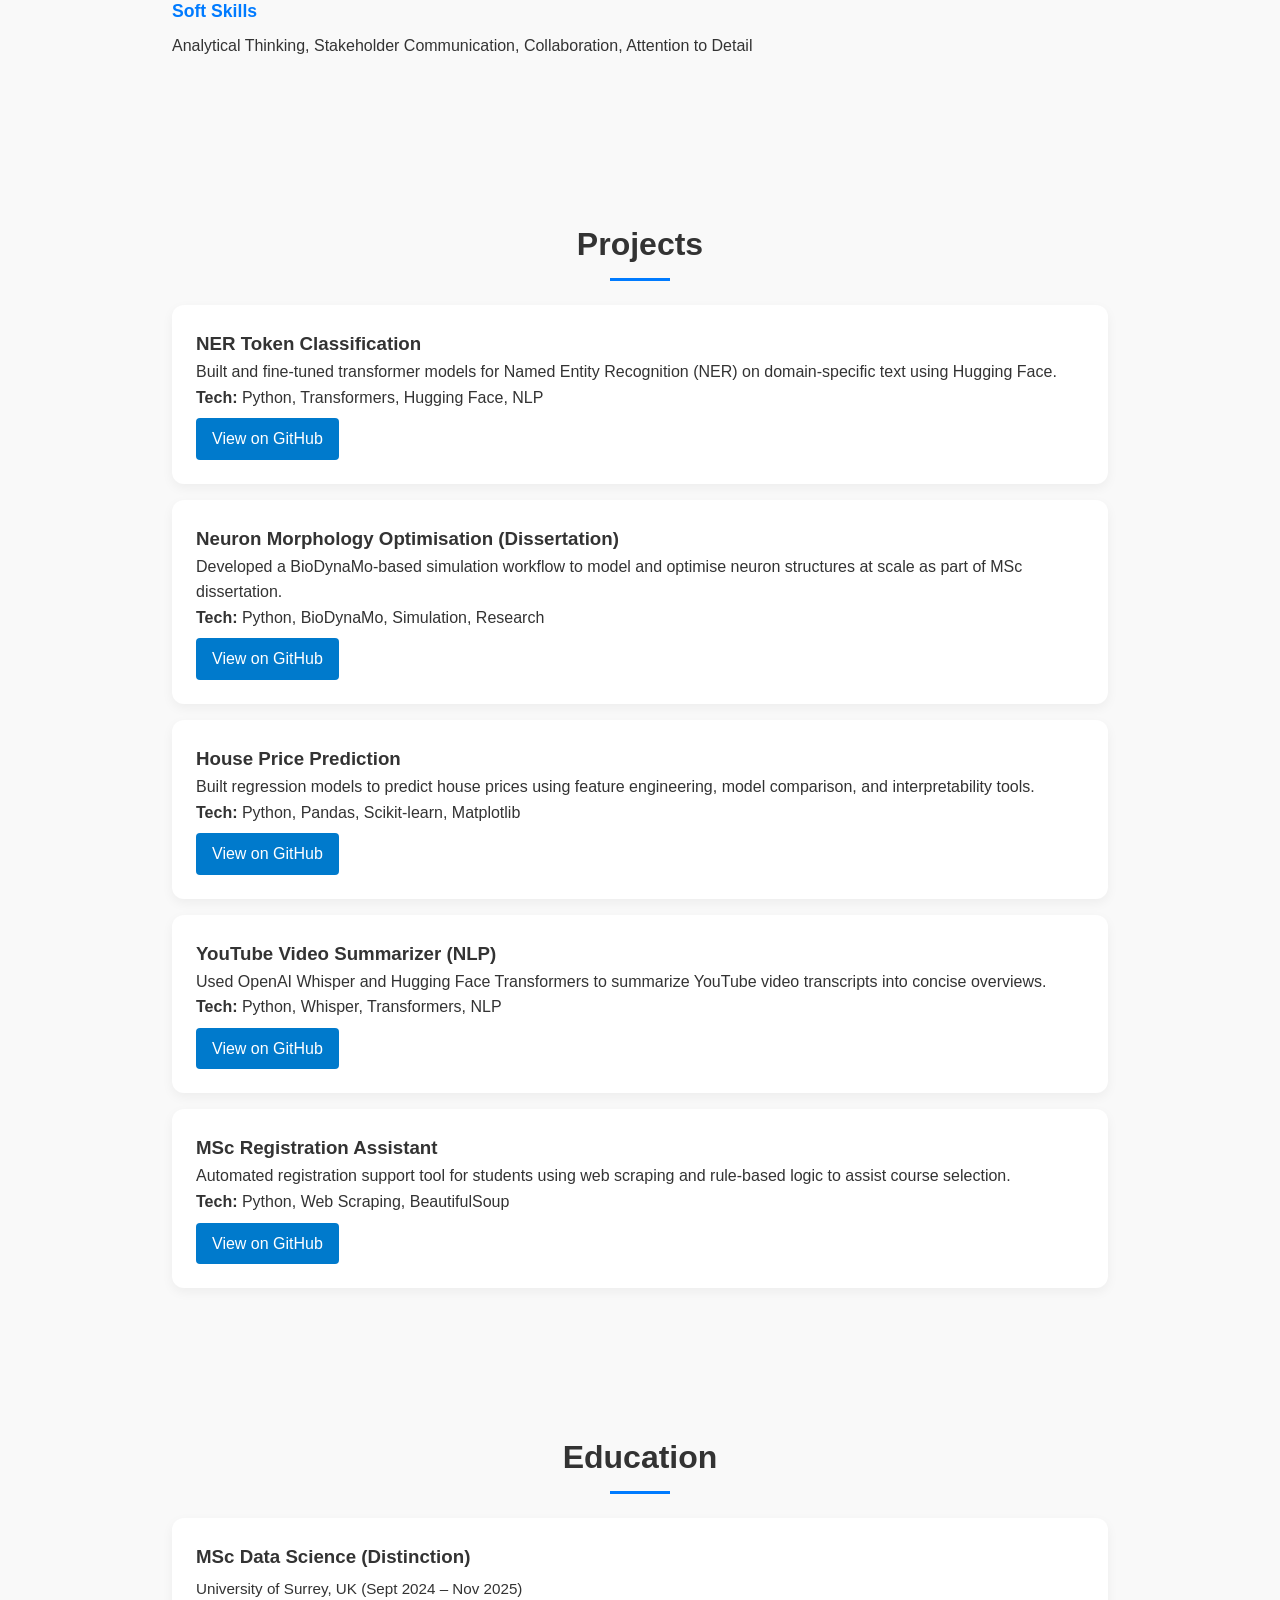
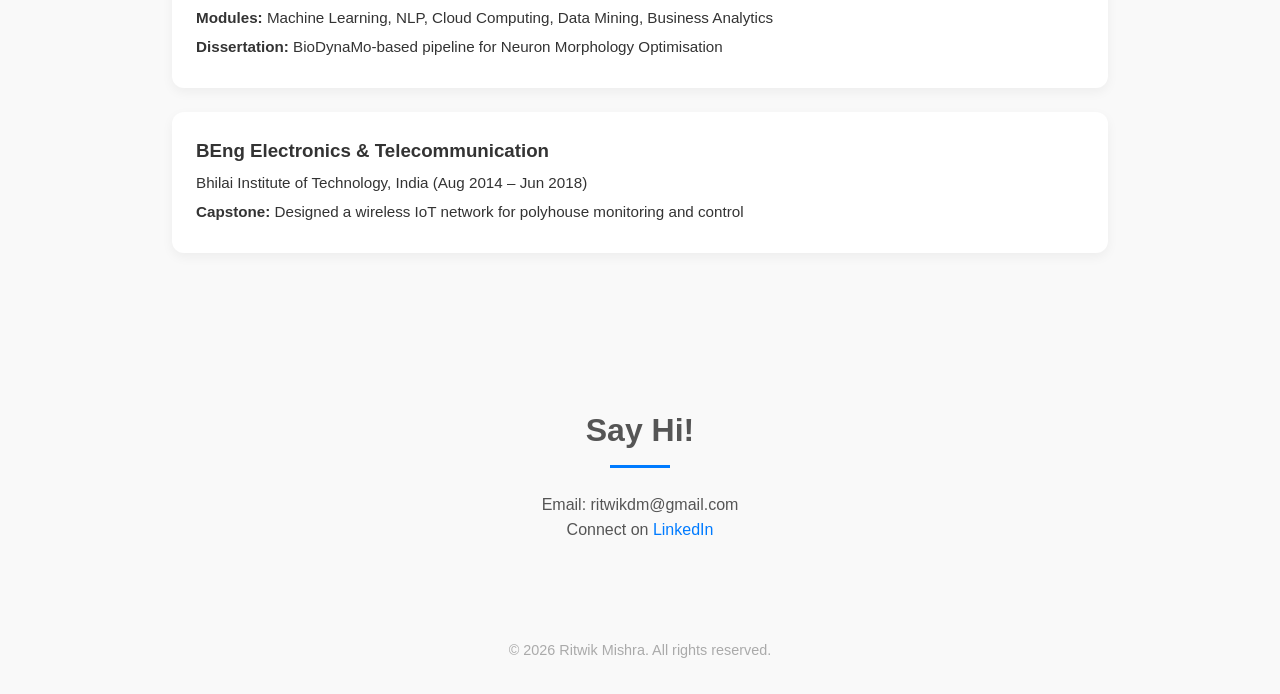
==== commit c29d6891: "added projects" ====
--- a/index.html
+++ b/index.html
@@ -1,124 +1,157 @@
 <!DOCTYPE html>
 <html lang="en">
+
 <head>
-  <meta charset="UTF-8">
-  <meta name="viewport" content="width=device-width, initial-scale=1.0">
-  <title>Ritwik Mishra | Data Science Portfolio</title>
-  <link rel="stylesheet" href="style.css">
+    <meta charset="UTF-8">
+    <meta name="viewport" content="width=device-width, initial-scale=1.0">
+    <title>Ritwik Mishra | Data Science Portfolio</title>
+    <link rel="stylesheet" href="style.css">
 </head>
+
 <body>
-  <!-- Navigation -->
-  <nav>
-    <div class="logo">Ritwik</div>
-    <div class="nav-links">
-      <a href="#about">About</a>
-      <a href="#skills">Skills</a>
-      <a href="#projects">Projects</a>
-      <a href="#education">Education</a>
-      <a href="#contact">Contact</a>
-    </div>
-  </nav>
+    <!-- Navigation -->
+    <nav>
+        <div class="logo">Ritwik</div>
+        <div class="nav-links">
+            <a href="#about">About</a>
+            <a href="#skills">Skills</a>
+            <a href="#projects">Projects</a>
+            <a href="#education">Education</a>
+            <a href="#contact">Contact</a>
+        </div>
+    </nav>
 
-  <!-- Hero -->
-  <section class="hero">
-    <img src="profile.jpeg" alt="Profile Picture" class="profile-pic">
-    <h1>Hey, I'm Ritwik! 👋</h1>
-    <p>MSc Data Science | Machine Learning | Cloud & NLP Explorer</p>
-    <a href="Ritwik_CV.pdf" class="btn" download="Ritwik_Mishra_CV.pdf">Download CV</a>
-  </section>
+    <!-- Hero -->
+    <section class="hero">
+        <img src="profile.jpeg" alt="Profile Picture" class="profile-pic">
+        <h1>Hey, I'm Ritwik! 👋</h1>
+        <p>MSc Data Science | Machine Learning | Cloud & NLP Explorer</p>
+        <a href="Ritwik_CV.pdf" class="btn" download="Ritwik_Mishra_CV.pdf">Download CV</a>
+    </section>
 
-  <!-- About -->
-  <section id="about">
-    <h2>About Me</h2>
-    <p>I am a Data Science professional currently pursuing my MSc in Data Science at the University of Surrey. I have over 5 years of QA Engineering experience and I specialize in building reliable, data-driven solutions using Machine Learning, NLP, and Cloud technologies.</p>
-  </section>
+    <!-- About -->
+    <section id="about">
+        <h2>About Me</h2>
+        <p>I am a Data Science professional currently pursuing my MSc in Data Science at the University of Surrey. I
+            have over 5 years of QA Engineering experience and I specialize in building reliable, data-driven solutions
+            using Machine Learning, NLP, and Cloud technologies.</p>
+    </section>
 
-  <!-- Skills -->
-  <section id="skills">
-  <h2>Skills</h2>
+    <!-- Skills -->
+    <section id="skills">
+        <h2>Skills</h2>
 
-  <div class="skills-category">
-    <h3>Programming Languages</h3>
-    <p>Python, SQL, Java</p>
+        <div class="skills-category">
+            <h3>Programming Languages</h3>
+            <p>Python, SQL, Java</p>
+        </div>
+
+        <div class="skills-category">
+            <h3>Data Science & Analytics</h3>
+            <p>Pandas, NumPy, Scikit-learn, Matplotlib, Seaborn, Power BI, Tableau, NLP (preprocessing, sentiment
+                analysis, topic modeling), Statistics, Data Mining</p>
+        </div>
+
+        <div class="skills-category">
+            <h3>Machine Learning & Deep Learning</h3>
+            <p>Supervised & Unsupervised Learning, Feature Engineering, Model Evaluation, Transformers (BERT, Hugging
+                Face), PyTorch, TensorFlow, Data Preprocessing</p>
+        </div>
+
+        <div class="skills-category">
+            <h3>Data Engineering</h3>
+            <p>Databricks, ETL validation, pipeline automation, data quality checks, CI/CD integration</p>
+        </div>
+
+        <div class="skills-category">
+            <h3>Cloud Platforms</h3>
+            <p>Azure (Data Factory, Databricks, Synapse), Azure AI Certified, AWS</p>
+        </div>
+
+        <div class="skills-category">
+            <h3>QA & Automation</h3>
+            <p>Test Planning, API Testing, Selenium, Playwright, Cucumber BDD, Jira, HP ALM</p>
+        </div>
+
+        <div class="skills-category">
+            <h3>Soft Skills</h3>
+            <p>Analytical Thinking, Stakeholder Communication, Collaboration, Attention to Detail</p>
+        </div>
+    </section>
+
+
+    <!-- Projects -->
+    <!-- Projects -->
+<section id="projects">
+  <h2>Projects</h2>
+
+  <div class="project">
+    <h3>NER Token Classification</h3>
+    <p>Built and fine-tuned transformer models for Named Entity Recognition (NER) on domain-specific text using Hugging Face.</p>
+    <p><strong>Tech:</strong> Python, Transformers, Hugging Face, NLP</p>
+    <a href="https://github.com/ritwik4m/NER-token-classification" target="_blank" class="btn">View on GitHub</a>
   </div>
 
-  <div class="skills-category">
-    <h3>Data Science & Analytics</h3>
-    <p>Pandas, NumPy, Scikit-learn, Matplotlib, Seaborn, Power BI, Tableau, NLP (preprocessing, sentiment analysis, topic modeling), Statistics, Data Mining</p>
+  <div class="project">
+    <h3>Neuron Morphology Optimisation (Dissertation)</h3>
+    <p>Developed a BioDynaMo-based simulation workflow to model and optimise neuron structures at scale as part of MSc dissertation.</p>
+    <p><strong>Tech:</strong> Python, BioDynaMo, Simulation, Research</p>
+    <a href="https://github.com/ritwik4m/bdm-neuron-optimizer" target="_blank" class="btn">View on GitHub</a>
   </div>
 
-  <div class="skills-category">
-    <h3>Machine Learning & Deep Learning</h3>
-    <p>Supervised & Unsupervised Learning, Feature Engineering, Model Evaluation, Transformers (BERT, Hugging Face), PyTorch, TensorFlow, Data Preprocessing</p>
+  <div class="project">
+    <h3>House Price Prediction</h3>
+    <p>Built regression models to predict house prices using feature engineering, model comparison, and interpretability tools.</p>
+    <p><strong>Tech:</strong> Python, Pandas, Scikit-learn, Matplotlib</p>
+    <a href="https://github.com/ritwik4m/house-price-prediction" target="_blank" class="btn">View on GitHub</a>
   </div>
 
-  <div class="skills-category">
-    <h3>Data Engineering</h3>
-    <p>Databricks, ETL validation, pipeline automation, data quality checks, CI/CD integration</p>
+  <div class="project">
+    <h3>YouTube Video Summarizer (NLP)</h3>
+    <p>Used OpenAI Whisper and Hugging Face Transformers to summarize YouTube video transcripts into concise overviews.</p>
+    <p><strong>Tech:</strong> Python, Whisper, Transformers, NLP</p>
+    <a href="https://github.com/ritwik4m/youtube-video-summarizer-nlp" target="_blank" class="btn">View on GitHub</a>
   </div>
 
-  <div class="skills-category">
-    <h3>Cloud Platforms</h3>
-    <p>Azure (Data Factory, Databricks, Synapse), Azure AI Certified, AWS</p>
+  <div class="project">
+    <h3>MSc Registration Assistant</h3>
+    <p>Automated registration support tool for students using web scraping and rule-based logic to assist course selection.</p>
+    <p><strong>Tech:</strong> Python, Web Scraping, BeautifulSoup</p>
+    <a href="https://github.com/ritwik4m/surrey-msc-reg-assistant" target="_blank" class="btn">View on GitHub</a>
   </div>
 
-  <div class="skills-category">
-    <h3>QA & Automation</h3>
-    <p>Test Planning, API Testing, Selenium, Playwright, Cucumber BDD, Jira, HP ALM</p>
-  </div>
-
-  <div class="skills-category">
-    <h3>Soft Skills</h3>
-    <p>Analytical Thinking, Stakeholder Communication, Collaboration, Attention to Detail</p>
-  </div>
 </section>
 
 
-  <!-- Projects -->
-  <section id="projects">
-    <h2>Projects</h2>
+    <!-- Education -->
+    <section id="education">
+        <h2>Education</h2>
 
-    <div class="project">
-      <h3>Sentiment Analysis Tool</h3>
-      <p>A machine learning-based tool to analyze sentiment in customer reviews using NLP techniques.</p>
-      <a href="#" class="btn">View Project</a>
-    </div>
+        <div class="education-card">
+            <h3>MSc Data Science (Distinction)</h3>
+            <p>University of Surrey, UK (Sept 2024 – Nov 2025)</p>
+            <p><strong>Modules:</strong> Machine Learning, NLP, Cloud Computing, Data Mining, Business Analytics</p>
+            <p><strong>Dissertation:</strong> BioDynaMo-based pipeline for Neuron Morphology Optimisation</p>
+        </div>
 
-    <div class="project">
-      <h3>Cloud Data Pipeline</h3>
-      <p>Implemented a scalable data pipeline on AWS for real-time analytics.</p>
-      <a href="#" class="btn">View Project</a>
-    </div>
-  </section>
+        <div class="education-card">
+            <h3>BEng Electronics & Telecommunication</h3>
+            <p>Bhilai Institute of Technology, India (Aug 2014 – Jun 2018)</p>
+            <p><strong>Capstone:</strong> Designed a wireless IoT network for polyhouse monitoring and control</p>
+        </div>
+    </section>
 
-  <!-- Education -->
-  <section id="education">
-    <h2>Education</h2>
+    <!-- Contact -->
+    <section id="contact" class="contact-info">
+        <h2>Say Hi!</h2>
+        <p>Email: ritwikdm@gmail.com</p>
+        <p>Connect on <a href="https://www.linkedin.com/in/ritwik4m" target="_blank">LinkedIn</a></p>
+    </section>
 
-    <div class="education-card">
-      <h3>MSc Data Science (Distinction)</h3>
-      <p>University of Surrey, UK (Sept 2024 – Nov 2025)</p>
-      <p><strong>Modules:</strong> Machine Learning, NLP, Cloud Computing, Data Mining, Business Analytics</p>
-      <p><strong>Dissertation:</strong> BioDynaMo-based pipeline for Neuron Morphology Optimisation</p>
-    </div>
+    <!-- Footer -->
+    <footer>
+        <p>&copy; 2026 Ritwik Mishra. All rights reserved.</p>
+    </footer>
+</body>
 
-    <div class="education-card">
-      <h3>BEng Electronics & Telecommunication</h3>
-      <p>Bhilai Institute of Technology, India (Aug 2014 – Jun 2018)</p>
-      <p><strong>Capstone:</strong> Designed a wireless IoT network for polyhouse monitoring and control</p>
-    </div>
-  </section>
-
-  <!-- Contact -->
-  <section id="contact" class="contact-info">
-    <h2>Say Hi!</h2>
-    <p>Email: ritwikdm@gmail.com</p>
-    <p>Connect on <a href="https://www.linkedin.com/in/ritwik4m" target="_blank">LinkedIn</a></p>
-  </section>
-
-  <!-- Footer -->
-  <footer>
-    <p>&copy; 2026 Ritwik Mishra. All rights reserved.</p>
-  </footer>
-</body>
-</html>
+</html>
--- a/style.css
+++ b/style.css
@@ -151,6 +151,28 @@
     margin-bottom: 0.5rem;
 }
 
+.project {
+    background-color: #f9f9f9;
+    padding: 1.2rem;
+    margin-bottom: 1rem;
+    border-radius: 8px;
+    box-shadow: 0 1px 4px rgba(0, 0, 0, 0.1);
+}
+
+.btn {
+    display: inline-block;
+    background-color: #007acc;
+    color: white;
+    padding: 0.5rem 1rem;
+    text-decoration: none;
+    border-radius: 4px;
+    margin-top: 0.5rem;
+    transition: background-color 0.3s ease;
+}
+
+.btn:hover {
+    background-color: #005e99;
+}
 
 /* Projects */
 .project {
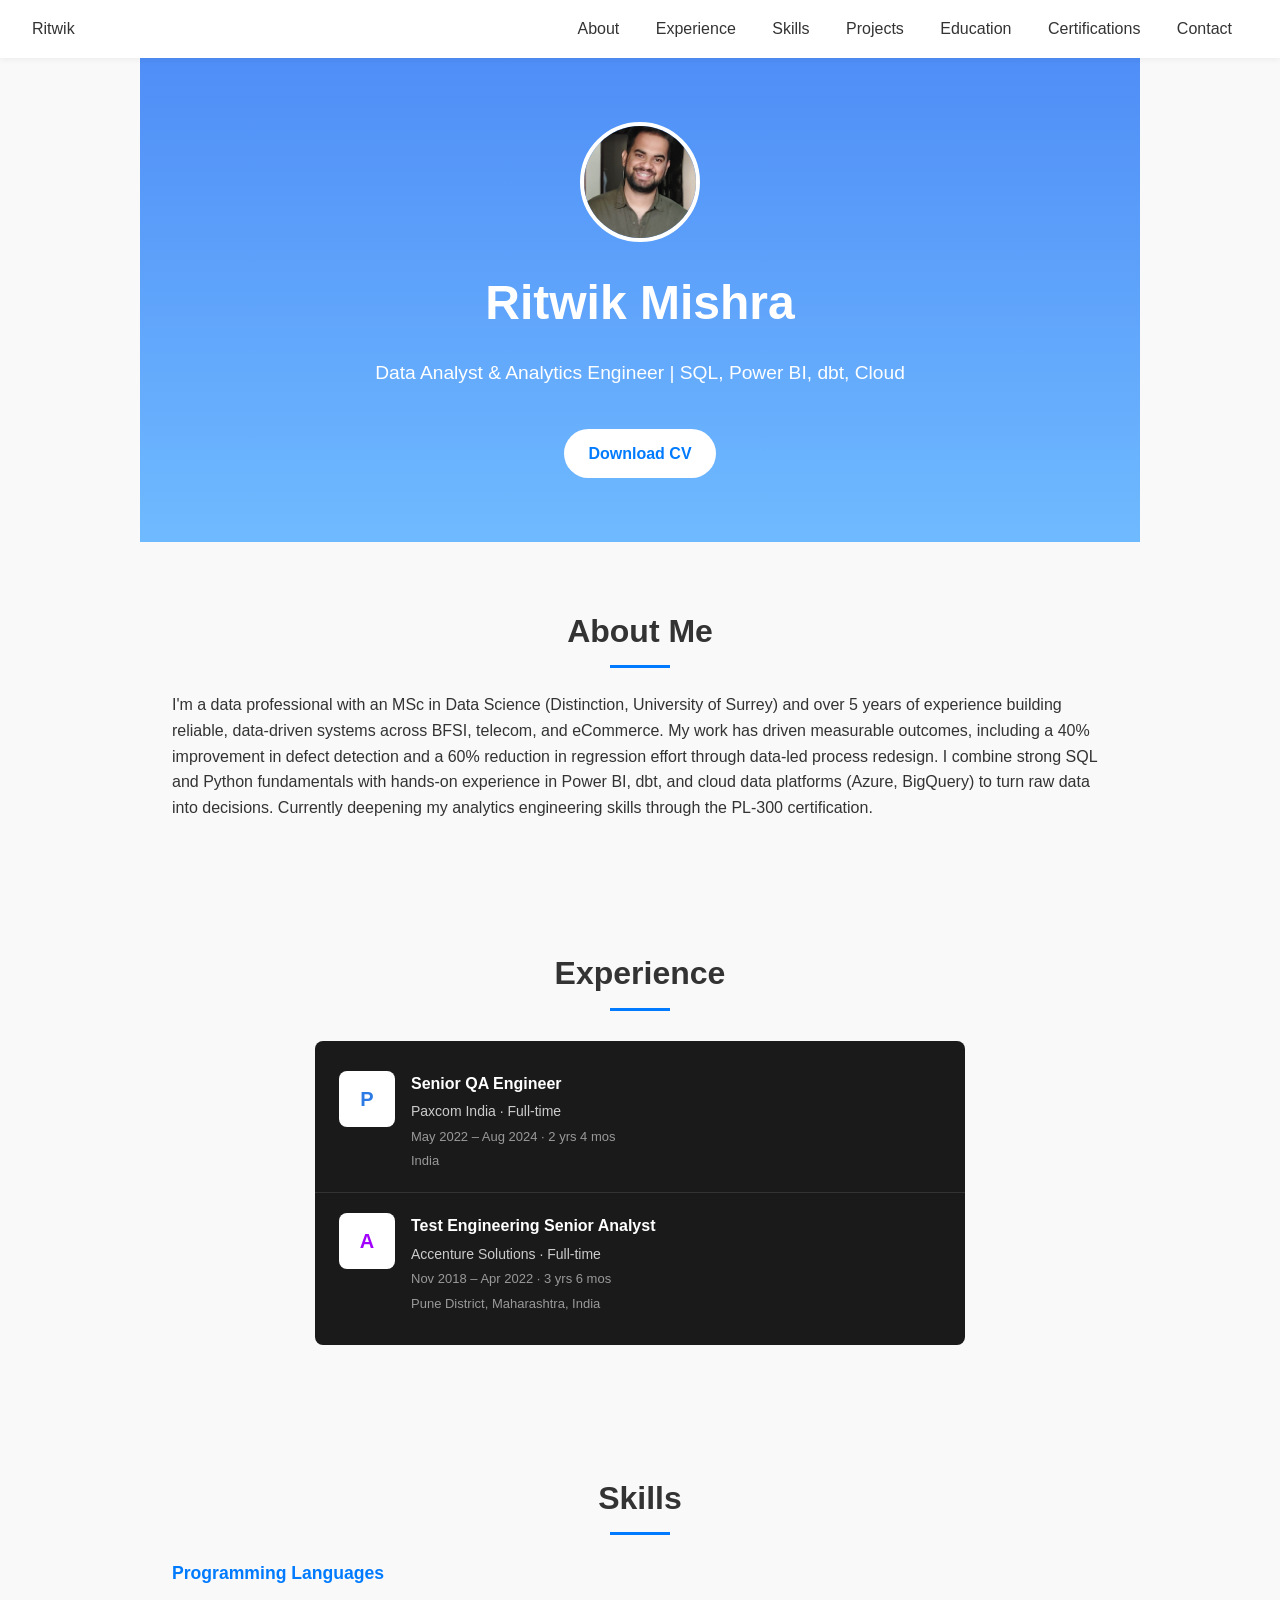
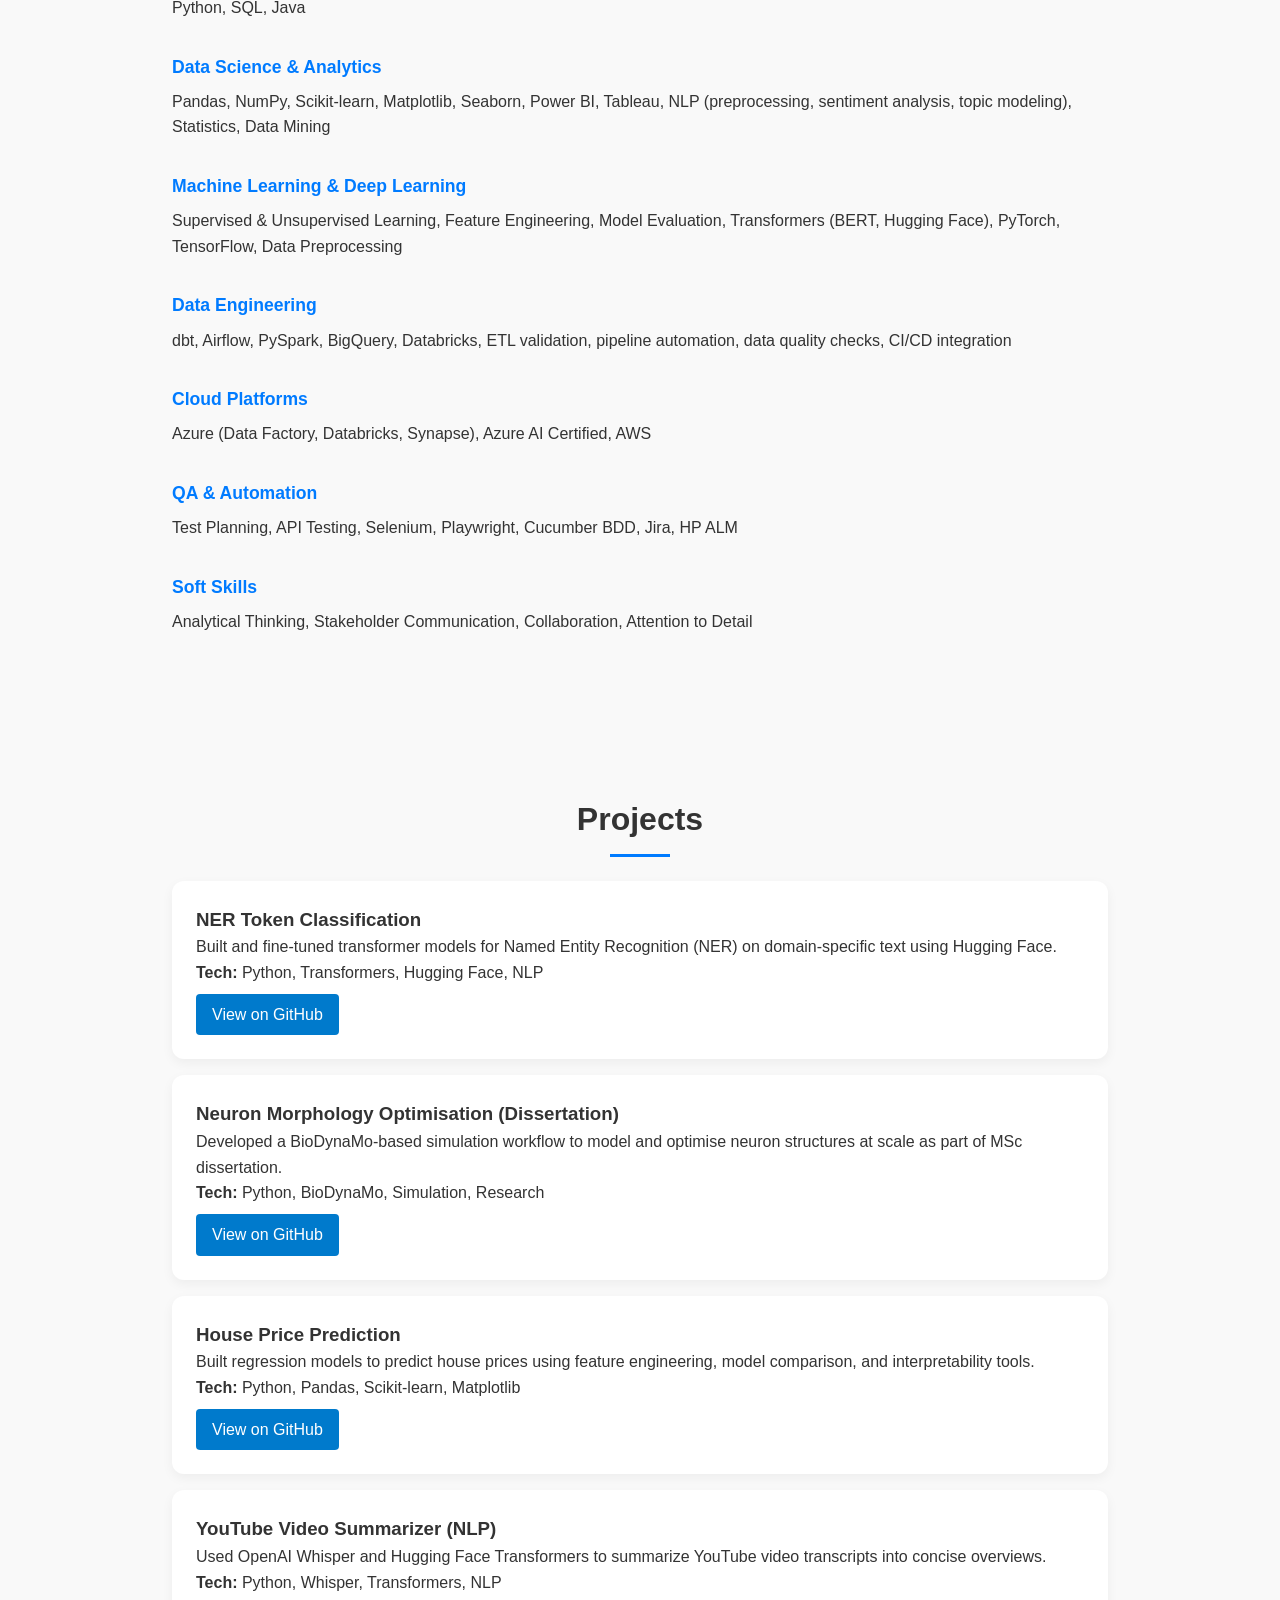
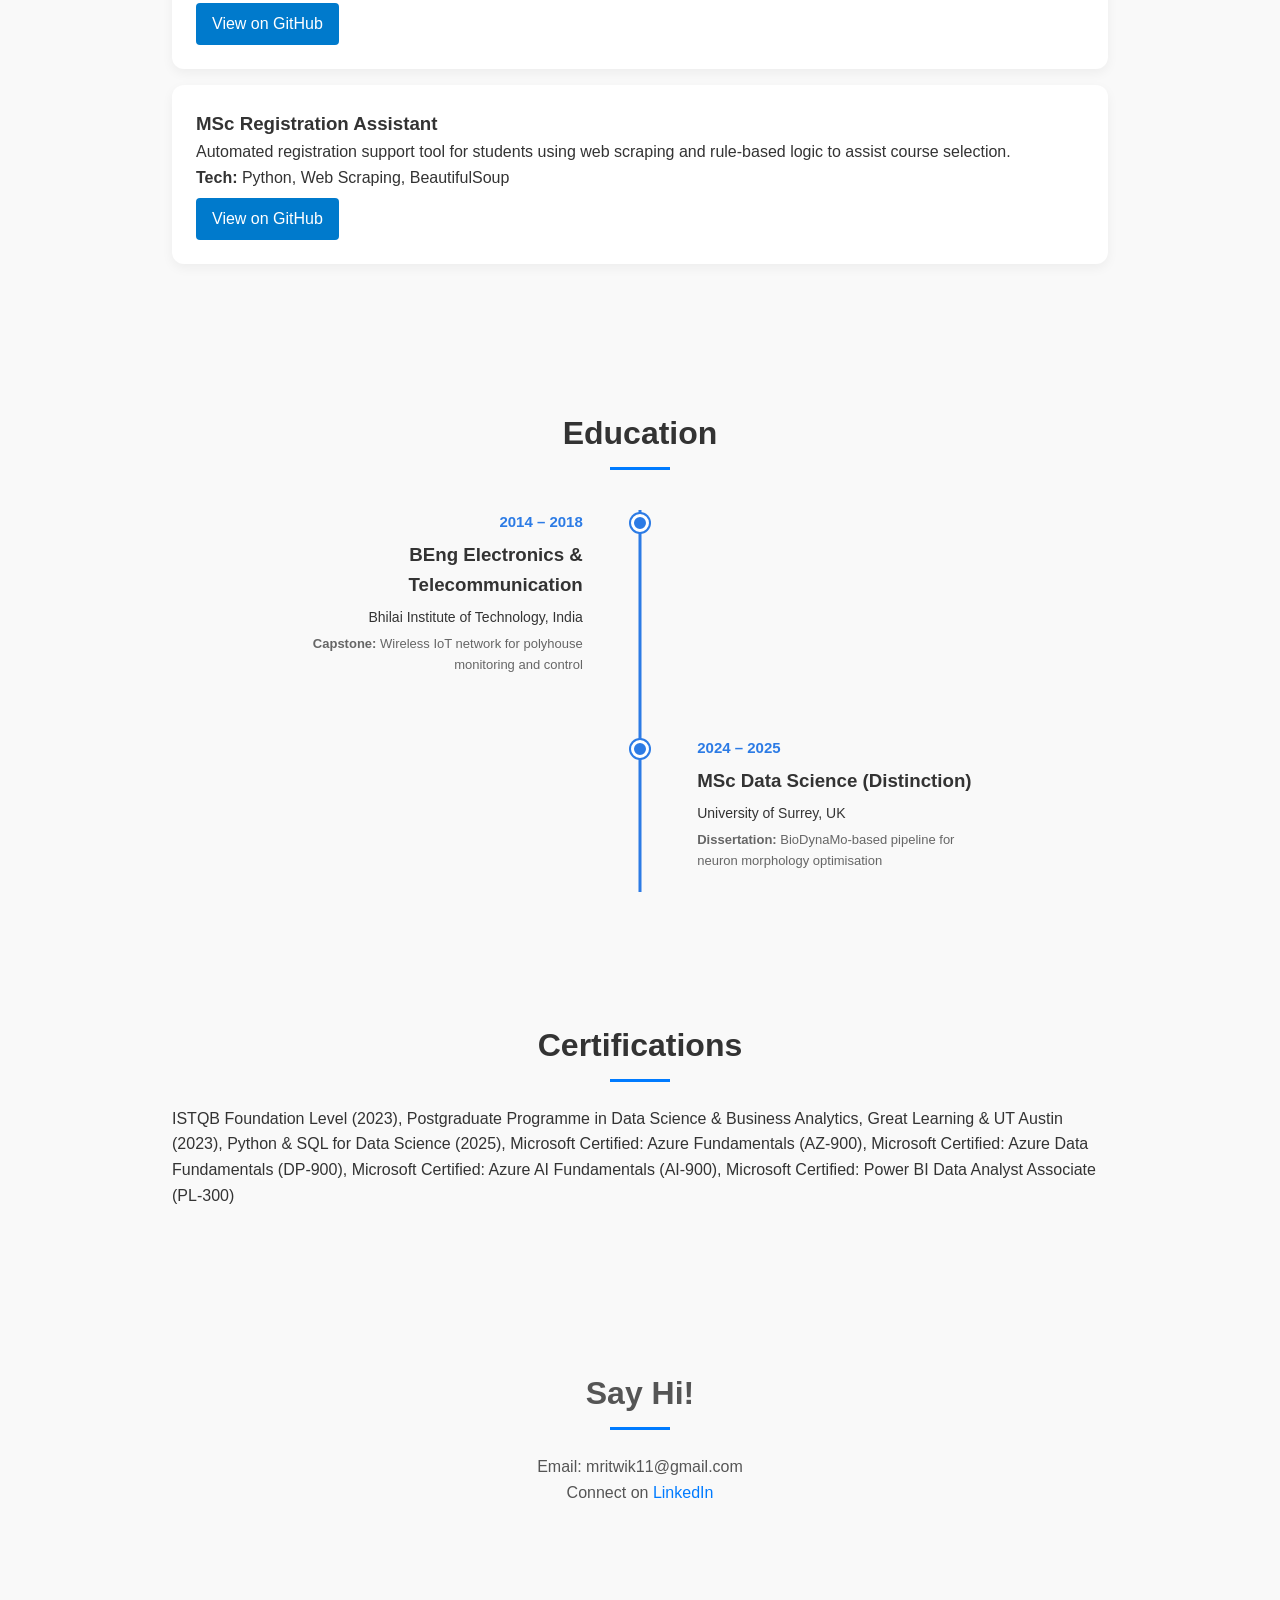
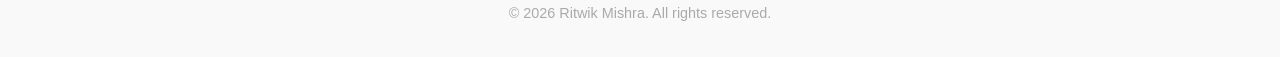
==== commit 9a45eca3: "Add files via upload added changed to index.html" ====
--- a/index.html
+++ b/index.html
@@ -14,9 +14,11 @@
         <div class="logo">Ritwik</div>
         <div class="nav-links">
             <a href="#about">About</a>
+            <a href="#experience">Experience</a>
             <a href="#skills">Skills</a>
             <a href="#projects">Projects</a>
             <a href="#education">Education</a>
+            <a href="#certifications">Certifications</a>
             <a href="#contact">Contact</a>
         </div>
     </nav>
@@ -24,17 +26,46 @@
     <!-- Hero -->
     <section class="hero">
         <img src="profile.jpeg" alt="Profile Picture" class="profile-pic">
-        <h1>Hey, I'm Ritwik! 👋</h1>
-        <p>MSc Data Science | Machine Learning | Cloud & NLP Explorer</p>
+        <h1>Ritwik Mishra</h1>
+        <p>Data Analyst & Analytics Engineer | SQL, Power BI, dbt, Cloud</p>
         <a href="Ritwik_CV.pdf" class="btn" download="Ritwik_Mishra_CV.pdf">Download CV</a>
     </section>
 
     <!-- About -->
     <section id="about">
         <h2>About Me</h2>
-        <p>I am a Data Science professional currently pursuing my MSc in Data Science at the University of Surrey. I
-            have over 5 years of QA Engineering experience and I specialize in building reliable, data-driven solutions
-            using Machine Learning, NLP, and Cloud technologies.</p>
+        <p>I'm a data professional with an MSc in Data Science (Distinction, University of Surrey) and over 5 years of experience building reliable, data-driven systems across BFSI, telecom, and eCommerce. My work has driven measurable outcomes, including a 40% improvement in defect detection and a 60% reduction in regression effort through data-led process redesign. I combine strong SQL and Python fundamentals with hands-on experience in Power BI, dbt, and cloud data platforms (Azure, BigQuery) to turn raw data into decisions. Currently deepening my analytics engineering skills through the PL-300 certification.</p>
+    </section>
+
+    <!-- Experience -->
+    <section id="experience">
+        <h2>Experience</h2>
+
+        <div style="max-width: 650px; margin: 30px auto 0; background: #1a1a1a; border-radius: 8px; padding: 10px 0;">
+
+            <!-- Paxcom -->
+            <div style="display: flex; gap: 16px; padding: 20px 24px; border-bottom: 1px solid #333;">
+                <div style="min-width: 56px; height: 56px; background: #fff; border-radius: 8px; display: flex; align-items: center; justify-content: center; font-weight: bold; font-size: 20px; color: #2c7be5;">P</div>
+                <div>
+                    <h3 style="margin: 0 0 4px; color: #fff; font-size: 16px;">Senior QA Engineer</h3>
+                    <p style="margin: 0 0 4px; color: #ccc; font-size: 14px;">Paxcom India &middot; Full-time</p>
+                    <p style="margin: 0 0 4px; color: #999; font-size: 13px;">May 2022 – Aug 2024 &middot; 2 yrs 4 mos</p>
+                    <p style="margin: 0; color: #999; font-size: 13px;">India</p>
+                </div>
+            </div>
+
+            <!-- Accenture -->
+            <div style="display: flex; gap: 16px; padding: 20px 24px;">
+                <div style="min-width: 56px; height: 56px; background: #fff; border-radius: 8px; display: flex; align-items: center; justify-content: center; font-weight: bold; font-size: 20px; color: #a100ff;">A</div>
+                <div>
+                    <h3 style="margin: 0 0 4px; color: #fff; font-size: 16px;">Test Engineering Senior Analyst</h3>
+                    <p style="margin: 0 0 4px; color: #ccc; font-size: 14px;">Accenture Solutions &middot; Full-time</p>
+                    <p style="margin: 0 0 4px; color: #999; font-size: 13px;">Nov 2018 – Apr 2022 &middot; 3 yrs 6 mos</p>
+                    <p style="margin: 0; color: #999; font-size: 13px;">Pune District, Maharashtra, India</p>
+                </div>
+            </div>
+
+        </div>
     </section>
 
     <!-- Skills -->
@@ -60,7 +91,7 @@
 
         <div class="skills-category">
             <h3>Data Engineering</h3>
-            <p>Databricks, ETL validation, pipeline automation, data quality checks, CI/CD integration</p>
+            <p>dbt, Airflow, PySpark, BigQuery, Databricks, ETL validation, pipeline automation, data quality checks, CI/CD integration</p>
         </div>
 
         <div class="skills-category">
@@ -81,70 +112,96 @@
 
 
     <!-- Projects -->
-    <!-- Projects -->
-<section id="projects">
-  <h2>Projects</h2>
-
-  <div class="project">
-    <h3>NER Token Classification</h3>
-    <p>Built and fine-tuned transformer models for Named Entity Recognition (NER) on domain-specific text using Hugging Face.</p>
-    <p><strong>Tech:</strong> Python, Transformers, Hugging Face, NLP</p>
-    <a href="https://github.com/ritwik4m/NER-token-classification" target="_blank" class="btn">View on GitHub</a>
-  </div>
-
-  <div class="project">
-    <h3>Neuron Morphology Optimisation (Dissertation)</h3>
-    <p>Developed a BioDynaMo-based simulation workflow to model and optimise neuron structures at scale as part of MSc dissertation.</p>
-    <p><strong>Tech:</strong> Python, BioDynaMo, Simulation, Research</p>
-    <a href="https://github.com/ritwik4m/bdm-neuron-optimizer" target="_blank" class="btn">View on GitHub</a>
-  </div>
-
-  <div class="project">
-    <h3>House Price Prediction</h3>
-    <p>Built regression models to predict house prices using feature engineering, model comparison, and interpretability tools.</p>
-    <p><strong>Tech:</strong> Python, Pandas, Scikit-learn, Matplotlib</p>
-    <a href="https://github.com/ritwik4m/house-price-prediction" target="_blank" class="btn">View on GitHub</a>
-  </div>
-
-  <div class="project">
-    <h3>YouTube Video Summarizer (NLP)</h3>
-    <p>Used OpenAI Whisper and Hugging Face Transformers to summarize YouTube video transcripts into concise overviews.</p>
-    <p><strong>Tech:</strong> Python, Whisper, Transformers, NLP</p>
-    <a href="https://github.com/ritwik4m/youtube-video-summarizer-nlp" target="_blank" class="btn">View on GitHub</a>
-  </div>
-
-  <div class="project">
-    <h3>MSc Registration Assistant</h3>
-    <p>Automated registration support tool for students using web scraping and rule-based logic to assist course selection.</p>
-    <p><strong>Tech:</strong> Python, Web Scraping, BeautifulSoup</p>
-    <a href="https://github.com/ritwik4m/surrey-msc-reg-assistant" target="_blank" class="btn">View on GitHub</a>
-  </div>
-
-</section>
-
-
-    <!-- Education -->
+    <section id="projects">
+      <h2>Projects</h2>
+
+      <div class="project">
+        <h3>NER Token Classification</h3>
+        <p>Built and fine-tuned transformer models for Named Entity Recognition (NER) on domain-specific text using Hugging Face.</p>
+        <p><strong>Tech:</strong> Python, Transformers, Hugging Face, NLP</p>
+        <a href="https://github.com/ritwik4m/NER-token-classification" target="_blank" class="btn">View on GitHub</a>
+      </div>
+
+      <div class="project">
+        <h3>Neuron Morphology Optimisation (Dissertation)</h3>
+        <p>Developed a BioDynaMo-based simulation workflow to model and optimise neuron structures at scale as part of MSc dissertation.</p>
+        <p><strong>Tech:</strong> Python, BioDynaMo, Simulation, Research</p>
+        <a href="https://github.com/ritwik4m/bdm-neuron-optimizer" target="_blank" class="btn">View on GitHub</a>
+      </div>
+
+      <div class="project">
+        <h3>House Price Prediction</h3>
+        <p>Built regression models to predict house prices using feature engineering, model comparison, and interpretability tools.</p>
+        <p><strong>Tech:</strong> Python, Pandas, Scikit-learn, Matplotlib</p>
+        <a href="https://github.com/ritwik4m/house-price-prediction" target="_blank" class="btn">View on GitHub</a>
+      </div>
+
+      <div class="project">
+        <h3>YouTube Video Summarizer (NLP)</h3>
+        <p>Used OpenAI Whisper and Hugging Face Transformers to summarize YouTube video transcripts into concise overviews.</p>
+        <p><strong>Tech:</strong> Python, Whisper, Transformers, NLP</p>
+        <a href="https://github.com/ritwik4m/youtube-video-summarizer-nlp" target="_blank" class="btn">View on GitHub</a>
+      </div>
+
+      <div class="project">
+        <h3>MSc Registration Assistant</h3>
+        <p>Automated registration support tool for students using web scraping and rule-based logic to assist course selection.</p>
+        <p><strong>Tech:</strong> Python, Web Scraping, BeautifulSoup</p>
+        <a href="https://github.com/ritwik4m/surrey-msc-reg-assistant" target="_blank" class="btn">View on GitHub</a>
+      </div>
+
+    </section>
+
+
+    <!-- Education (Vertical Timeline) -->
     <section id="education">
         <h2>Education</h2>
 
-        <div class="education-card">
-            <h3>MSc Data Science (Distinction)</h3>
-            <p>University of Surrey, UK (Sept 2024 – Nov 2025)</p>
-            <p><strong>Modules:</strong> Machine Learning, NLP, Cloud Computing, Data Mining, Business Analytics</p>
-            <p><strong>Dissertation:</strong> BioDynaMo-based pipeline for Neuron Morphology Optimisation</p>
-        </div>
-
-        <div class="education-card">
-            <h3>BEng Electronics & Telecommunication</h3>
-            <p>Bhilai Institute of Technology, India (Aug 2014 – Jun 2018)</p>
-            <p><strong>Capstone:</strong> Designed a wireless IoT network for polyhouse monitoring and control</p>
+        <div style="position: relative; max-width: 700px; margin: 40px auto 0; padding: 0 10px;">
+
+            <!-- Center line -->
+            <div style="position: absolute; left: 50%; top: 0; bottom: 0; width: 3px; background: #2c7be5; transform: translateX(-50%);"></div>
+
+            <!-- BEng (left side) -->
+            <div style="position: relative; display: flex; justify-content: flex-start; padding-bottom: 60px;">
+                <div style="width: 46%; text-align: right; padding-right: 30px;">
+                    <p style="font-weight: bold; color: #2c7be5; margin: 0 0 6px; font-size: 15px;">2014 – 2018</p>
+                    <h3 style="margin: 0 0 6px;">BEng Electronics & Telecommunication</h3>
+                    <p style="margin: 0 0 6px; font-size: 14px;">Bhilai Institute of Technology, India</p>
+                    <p style="margin: 0; font-size: 13px; color: #666;"><strong>Capstone:</strong> Wireless IoT network for polyhouse monitoring and control</p>
+                </div>
+                <div style="position: absolute; left: 50%; top: 4px; width: 18px; height: 18px; background: #2c7be5; border: 3px solid #fff; border-radius: 50%; transform: translateX(-50%); box-shadow: 0 0 0 2px #2c7be5;"></div>
+                <div style="width: 46%;"></div>
+            </div>
+
+            <!-- MSc (right side) -->
+            <div style="position: relative; display: flex; justify-content: flex-end; padding-bottom: 20px;">
+                <div style="width: 46%;"></div>
+                <div style="position: absolute; left: 50%; top: 4px; width: 18px; height: 18px; background: #2c7be5; border: 3px solid #fff; border-radius: 50%; transform: translateX(-50%); box-shadow: 0 0 0 2px #2c7be5;"></div>
+                <div style="width: 46%; text-align: left; padding-left: 30px;">
+                    <p style="font-weight: bold; color: #2c7be5; margin: 0 0 6px; font-size: 15px;">2024 – 2025</p>
+                    <h3 style="margin: 0 0 6px;">MSc Data Science (Distinction)</h3>
+                    <p style="margin: 0 0 6px; font-size: 14px;">University of Surrey, UK</p>
+                    <p style="margin: 0; font-size: 13px; color: #666;"><strong>Dissertation:</strong> BioDynaMo-based pipeline for neuron morphology optimisation</p>
+                </div>
+            </div>
+
+        </div>
+    </section>
+
+    <!-- Certifications -->
+    <section id="certifications">
+        <h2>Certifications</h2>
+
+        <div class="skills-category">
+            <p>ISTQB Foundation Level (2023), Postgraduate Programme in Data Science & Business Analytics, Great Learning & UT Austin (2023), Python & SQL for Data Science (2025), Microsoft Certified: Azure Fundamentals (AZ-900), Microsoft Certified: Azure Data Fundamentals (DP-900), Microsoft Certified: Azure AI Fundamentals (AI-900), Microsoft Certified: Power BI Data Analyst Associate (PL-300)</p>
         </div>
     </section>
 
     <!-- Contact -->
     <section id="contact" class="contact-info">
         <h2>Say Hi!</h2>
-        <p>Email: ritwikdm@gmail.com</p>
+        <p>Email: mritwik11@gmail.com</p>
         <p>Connect on <a href="https://www.linkedin.com/in/ritwik4m" target="_blank">LinkedIn</a></p>
     </section>
 
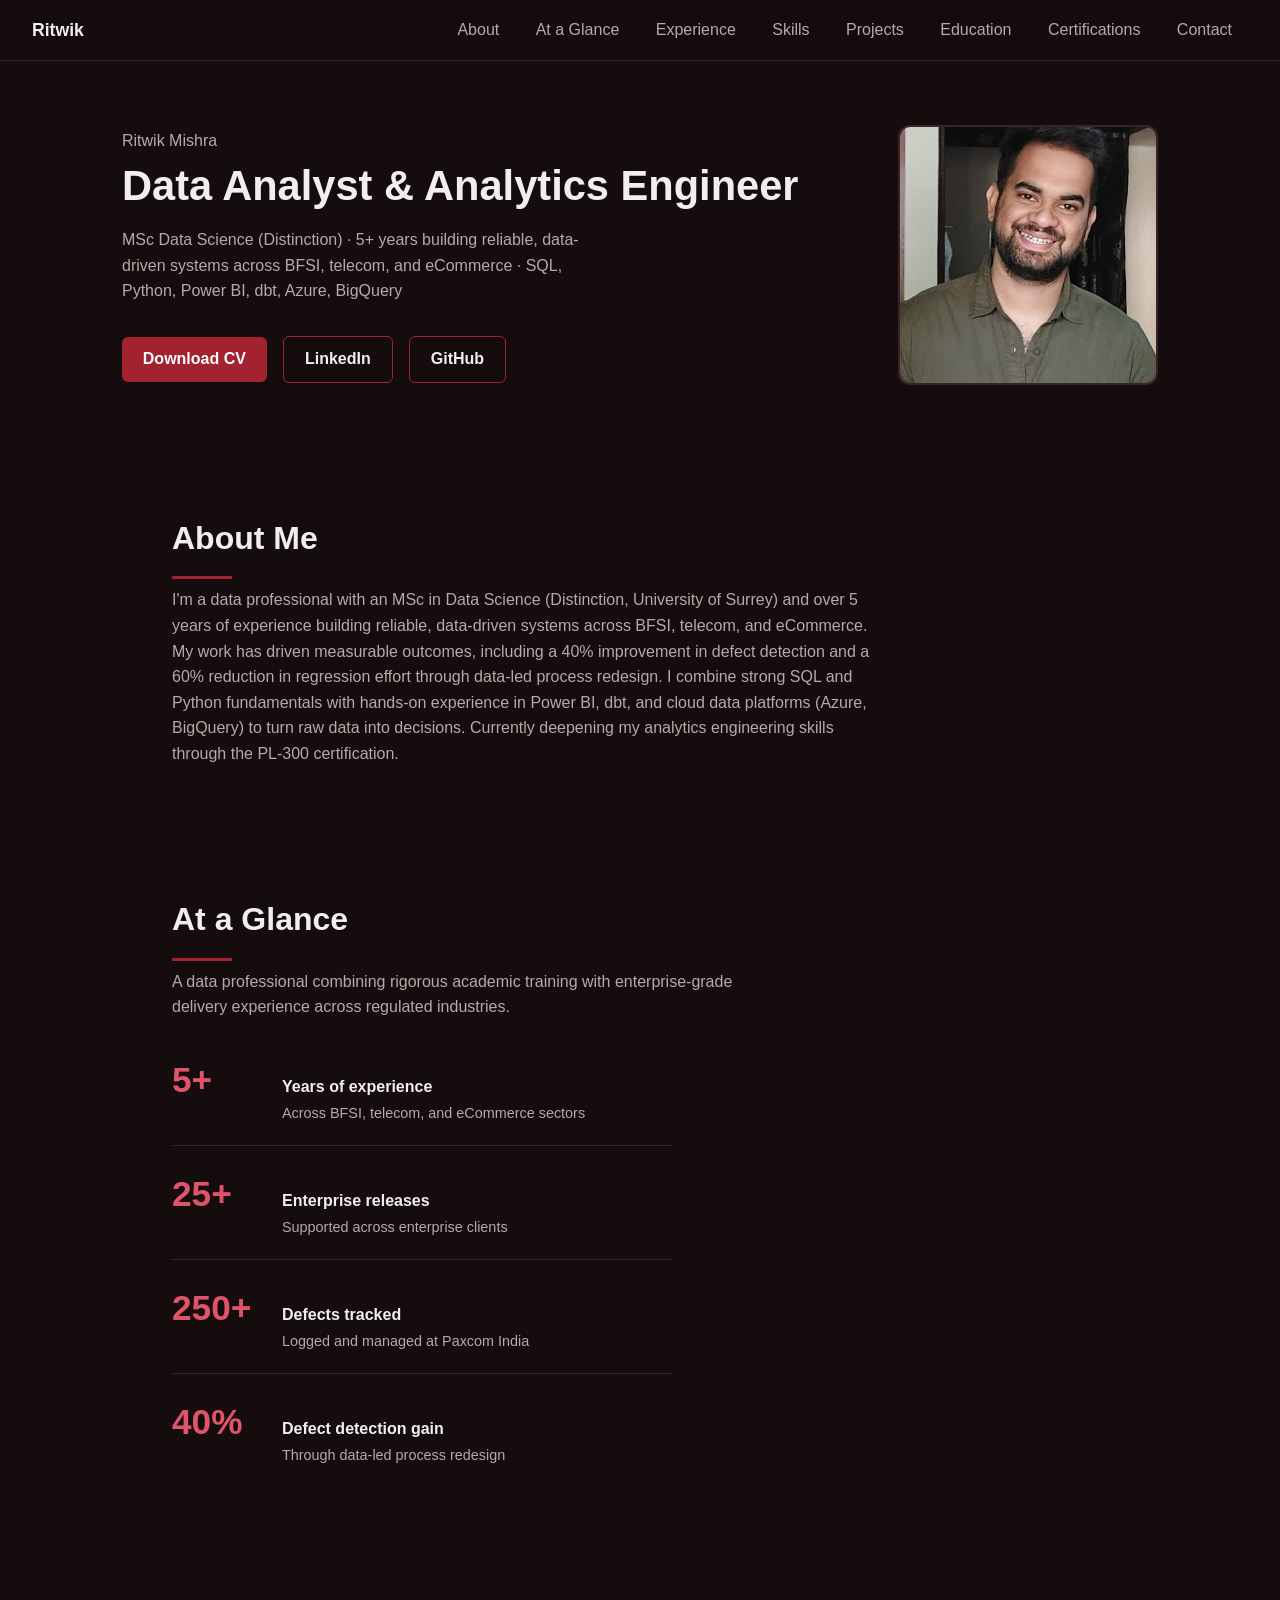
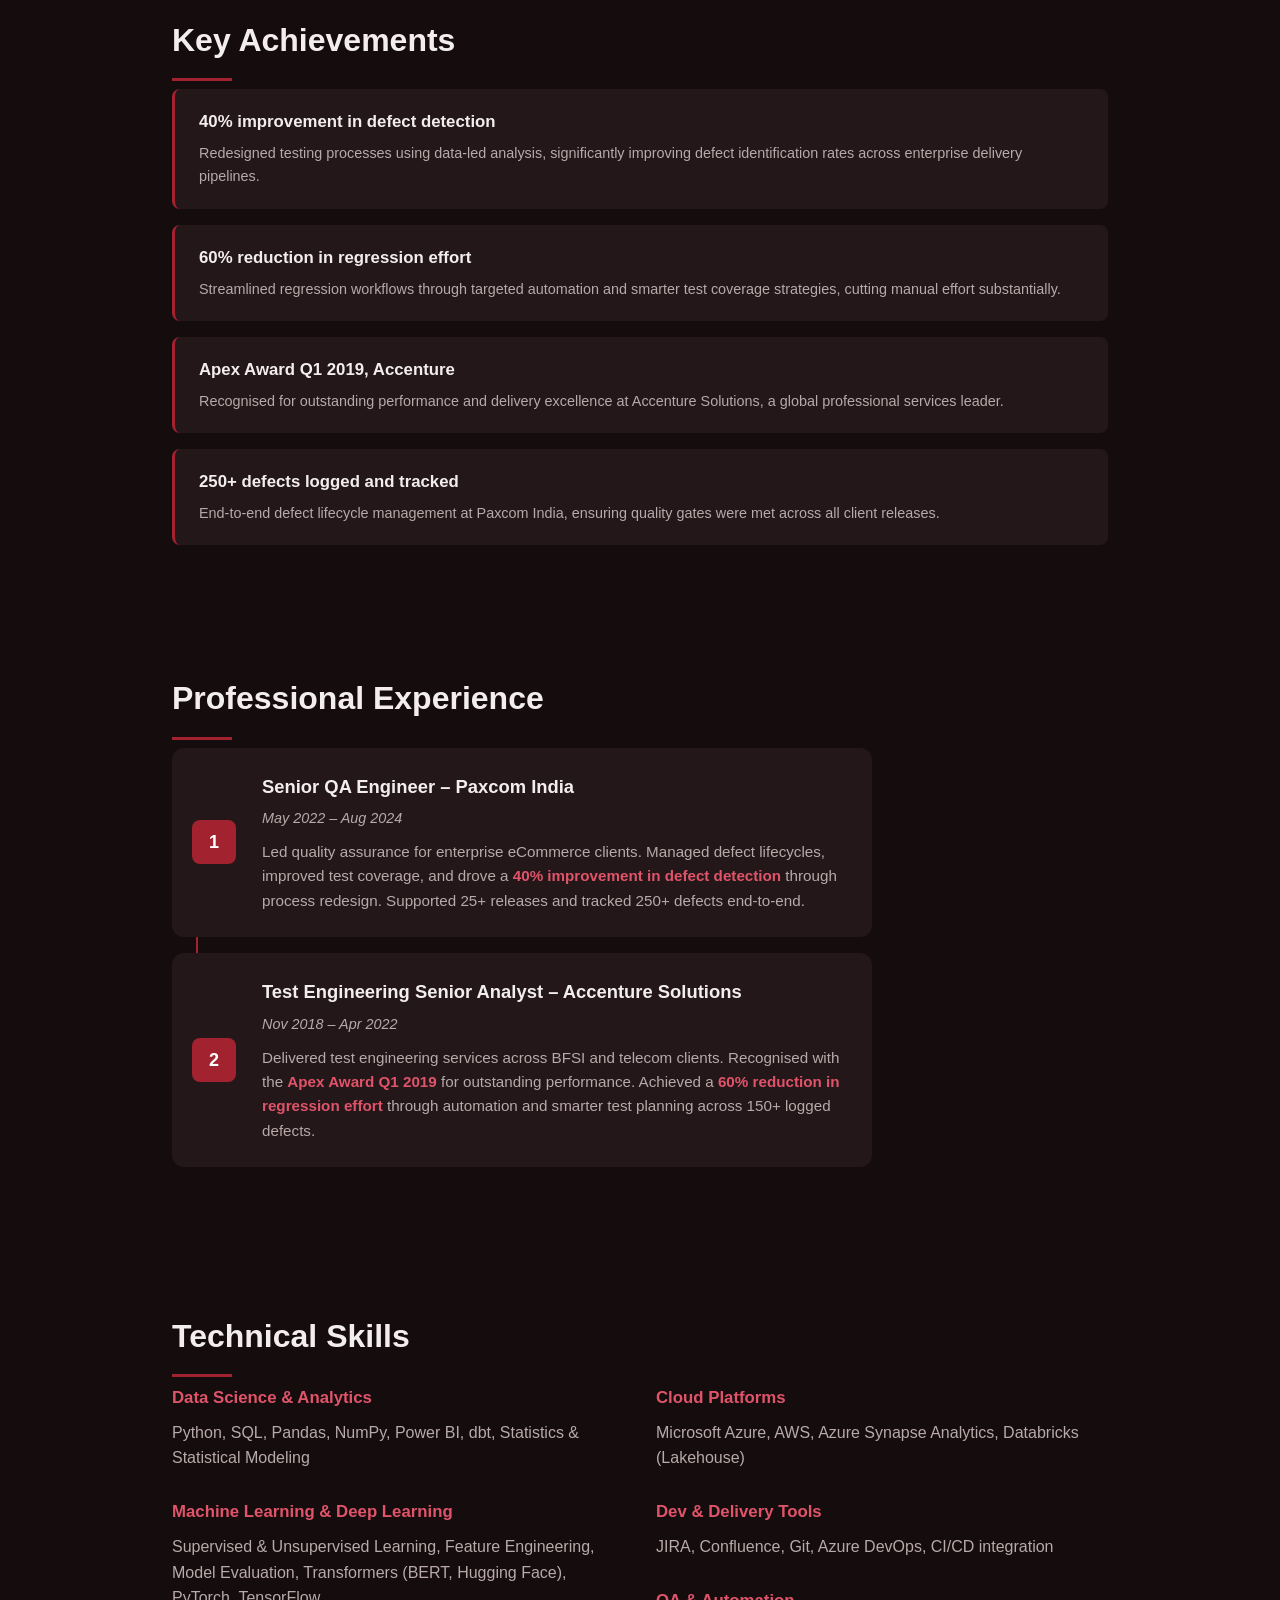
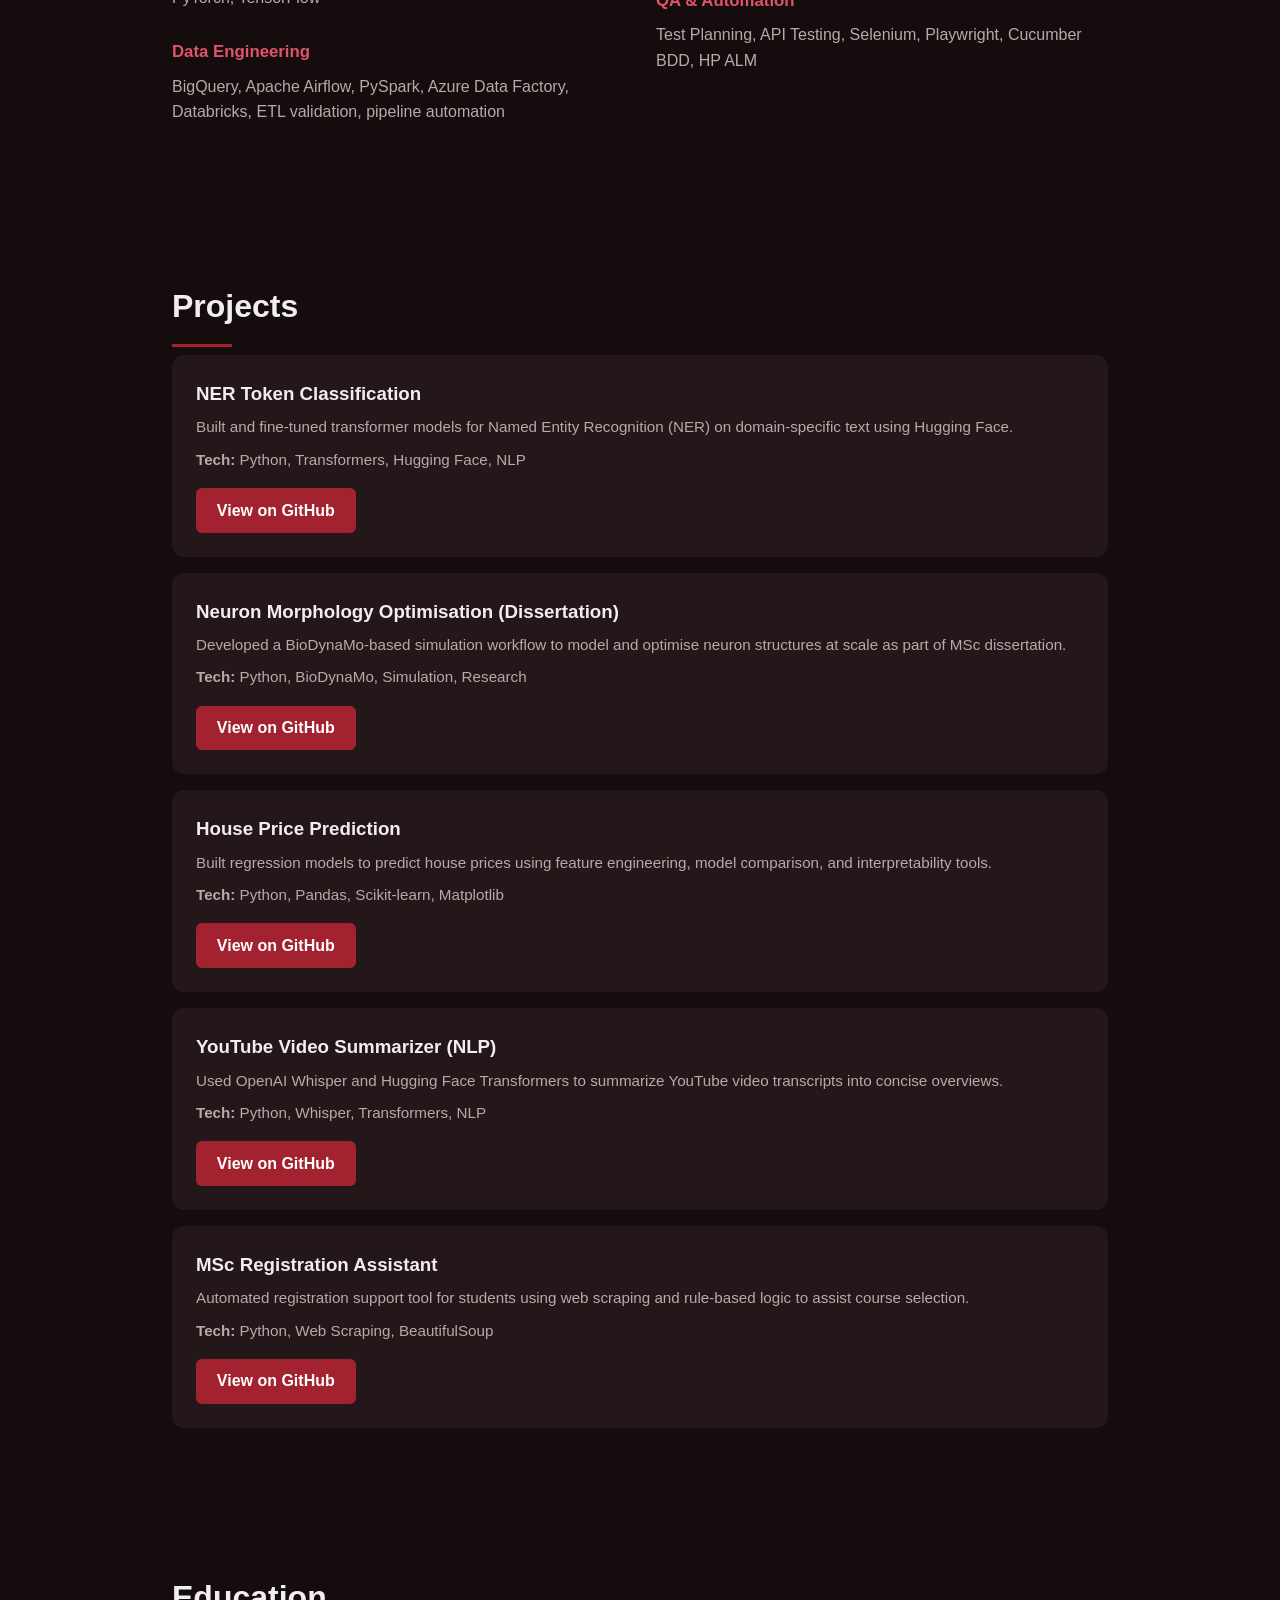
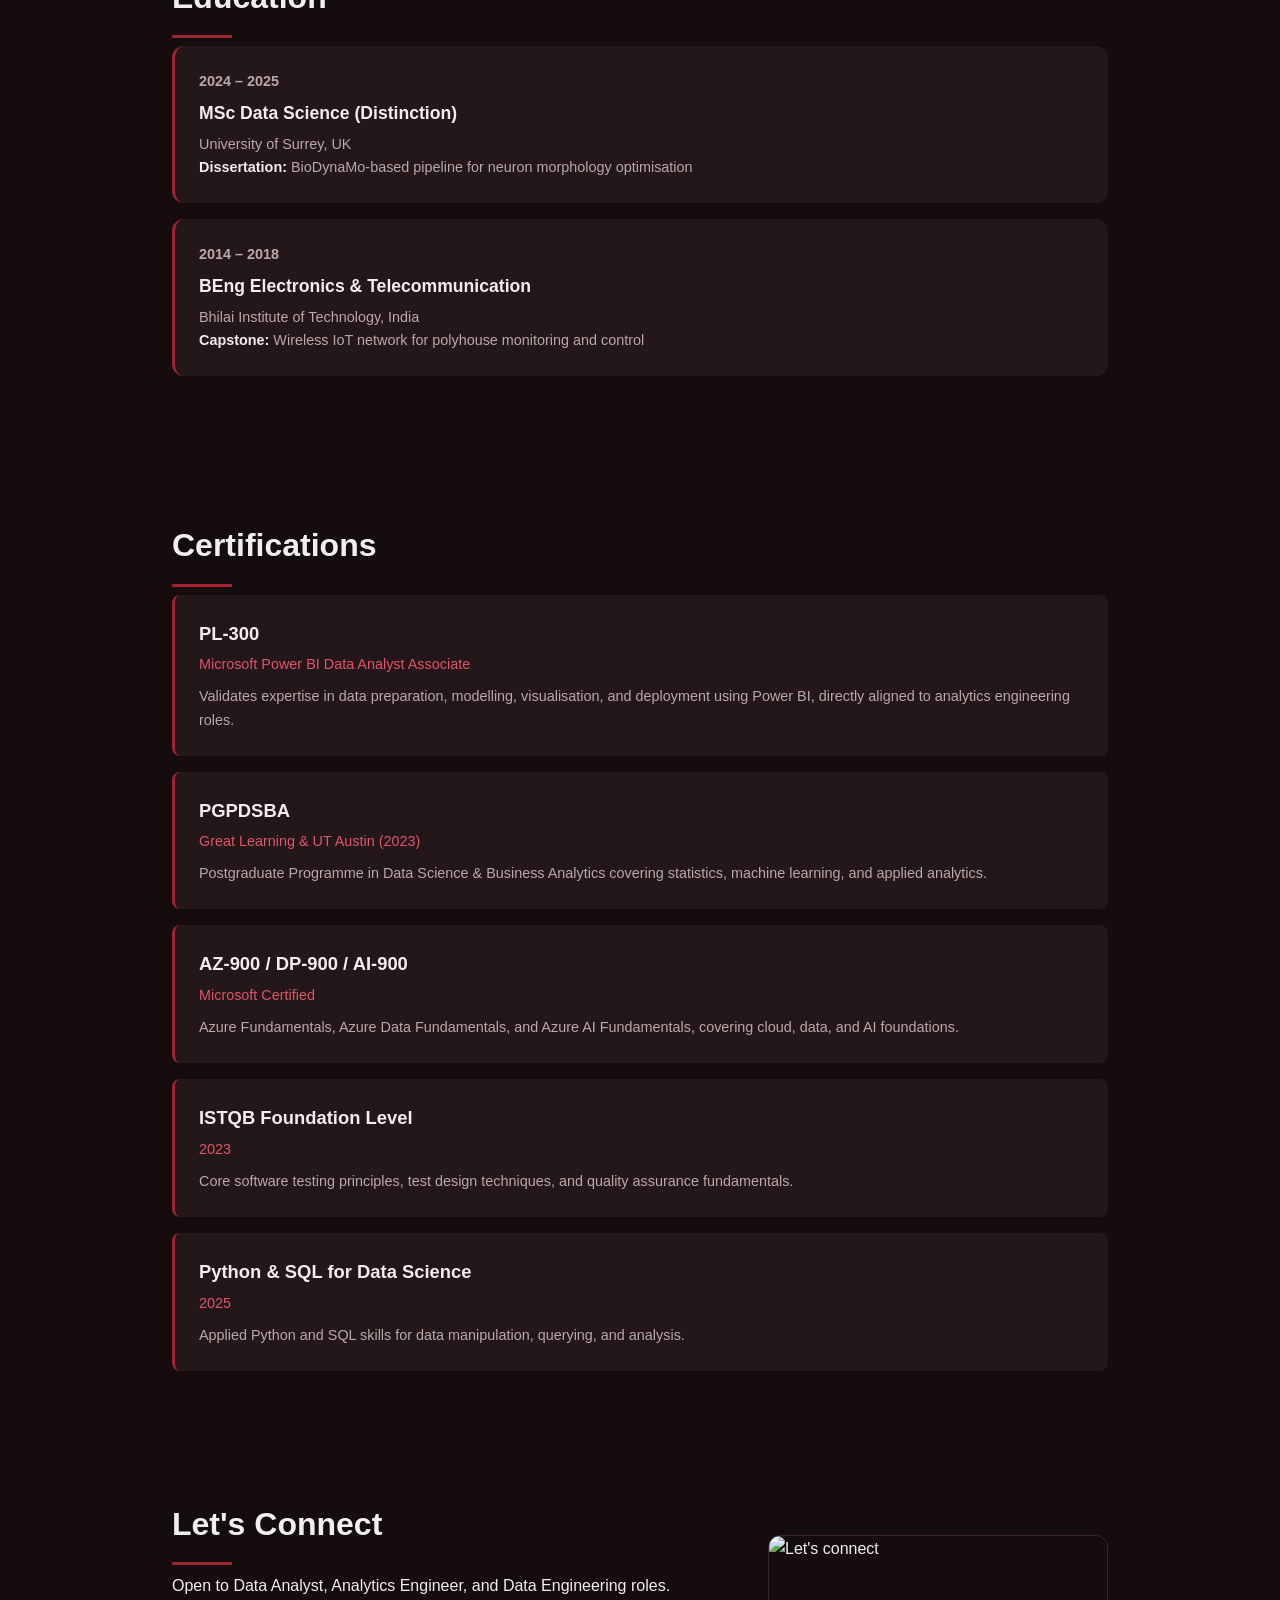
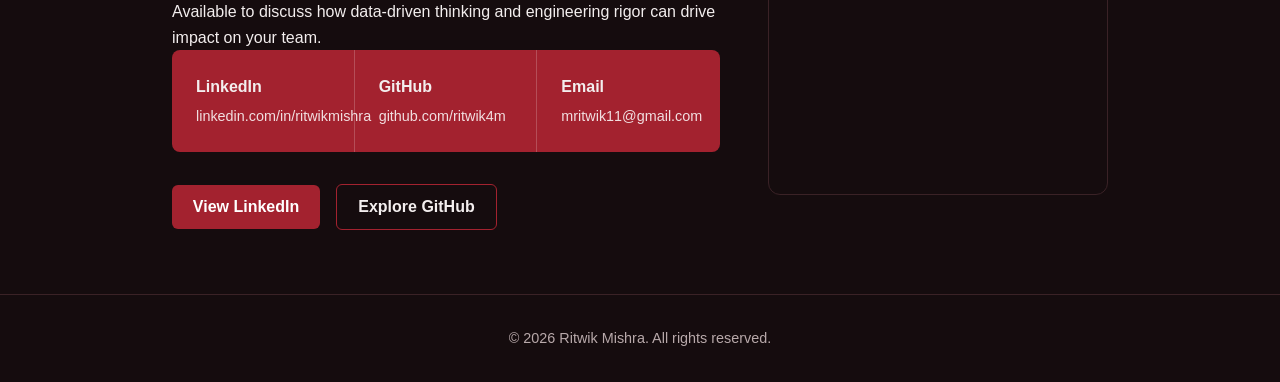
==== commit 888c3d76: "updated changes to index file" ====
--- a/index.html
+++ b/index.html
@@ -5,7 +5,391 @@
     <meta charset="UTF-8">
     <meta name="viewport" content="width=device-width, initial-scale=1.0">
     <title>Ritwik Mishra | Data Science Portfolio</title>
-    <link rel="stylesheet" href="style.css">
+    <style>
+        :root {
+            --bg: #150c0e;
+            --bg-alt: #1e1315;
+            --accent: #a3222f;
+            --accent-light: #e0546a;
+            --text: #f3eeee;
+            --text-muted: #b8a9aa;
+            --card-bg: #24171a;
+            --card-border: #3a2226;
+        }
+
+        * {
+            margin: 0;
+            padding: 0;
+            box-sizing: border-box;
+        }
+
+        body {
+            font-family: 'Segoe UI', Roboto, sans-serif;
+            line-height: 1.6;
+            color: var(--text);
+            background-color: var(--bg);
+        }
+
+        nav {
+            position: sticky;
+            top: 0;
+            background: rgba(21, 12, 14, 0.9);
+            backdrop-filter: blur(10px);
+            padding: 1rem 2rem;
+            z-index: 100;
+            display: flex;
+            justify-content: space-between;
+            align-items: center;
+            border-bottom: 1px solid var(--card-border);
+        }
+
+        nav .logo {
+            font-weight: 700;
+            font-size: 1.1rem;
+            color: var(--text);
+        }
+
+        nav a {
+            margin: 0 1rem;
+            text-decoration: none;
+            color: var(--text-muted);
+            font-weight: 500;
+        }
+
+        nav a:hover {
+            color: var(--accent-light);
+        }
+
+        section {
+            padding: 4rem 2rem;
+            max-width: 1000px;
+            margin: auto;
+        }
+
+        section h2 {
+            font-size: 2rem;
+            margin-bottom: 0.5rem;
+            position: relative;
+        }
+
+        section h2::after {
+            content: '';
+            display: block;
+            width: 60px;
+            height: 3px;
+            background: var(--accent);
+            margin: 0.75rem 0 0;
+        }
+
+        section > p.section-sub {
+            color: var(--text-muted);
+            margin-bottom: 2rem;
+            max-width: 600px;
+        }
+
+        /* Hero */
+        .hero {
+            display: flex;
+            align-items: center;
+            justify-content: space-between;
+            gap: 2rem;
+            padding: 4rem 2rem;
+            max-width: 1100px;
+            margin: auto;
+            flex-wrap: wrap;
+        }
+
+        .hero-text {
+            flex: 1;
+            min-width: 280px;
+        }
+
+        .hero-text .eyebrow {
+            color: var(--text-muted);
+            font-size: 1rem;
+            margin-bottom: 0.5rem;
+        }
+
+        .hero-text h1 {
+            font-size: 2.6rem;
+            font-weight: 700;
+            line-height: 1.2;
+            margin-bottom: 1rem;
+        }
+
+        .hero-text p {
+            color: var(--text-muted);
+            max-width: 480px;
+            margin-bottom: 1.5rem;
+        }
+
+        .btn {
+            display: inline-block;
+            background-color: var(--accent);
+            color: #fff;
+            padding: 0.6rem 1.3rem;
+            text-decoration: none;
+            border-radius: 6px;
+            margin-right: 0.75rem;
+            margin-top: 0.5rem;
+            font-weight: 600;
+            transition: background-color 0.3s ease;
+        }
+
+        .btn:hover {
+            background-color: var(--accent-light);
+        }
+
+        .btn.btn-outline {
+            background: transparent;
+            border: 1px solid var(--accent);
+            color: var(--text);
+        }
+
+        .btn.btn-outline:hover {
+            background: var(--accent);
+        }
+
+        .profile-pic {
+            width: 260px;
+            height: 260px;
+            border-radius: 12px;
+            object-fit: cover;
+            border: 2px solid var(--card-border);
+        }
+
+        /* At a Glance - vertical stat stack */
+        .stat-stack {
+            display: flex;
+            flex-direction: column;
+            gap: 1.25rem;
+            max-width: 500px;
+        }
+
+        .stat-row {
+            display: flex;
+            align-items: baseline;
+            gap: 1.25rem;
+            padding-bottom: 1.25rem;
+            border-bottom: 1px solid var(--card-border);
+        }
+
+        .stat-row:last-child {
+            border-bottom: none;
+        }
+
+        .stat-number {
+            font-size: 2.2rem;
+            font-weight: 700;
+            color: var(--accent-light);
+            min-width: 90px;
+        }
+
+        .stat-label {
+            font-weight: 600;
+            margin-bottom: 0.15rem;
+        }
+
+        .stat-desc {
+            color: var(--text-muted);
+            font-size: 0.9rem;
+        }
+
+        /* Achievement cards */
+        .achievement-grid {
+            display: flex;
+            flex-direction: column;
+            gap: 1rem;
+        }
+
+        .achievement-card {
+            background: var(--card-bg);
+            border-left: 3px solid var(--accent);
+            border-radius: 8px;
+            padding: 1.25rem 1.5rem;
+        }
+
+        .achievement-card h3 {
+            font-size: 1.05rem;
+            margin-bottom: 0.4rem;
+        }
+
+        .achievement-card p {
+            color: var(--text-muted);
+            font-size: 0.9rem;
+        }
+
+        /* Skills */
+        .skills-category {
+            margin-bottom: 1.75rem;
+        }
+
+        .skills-category h3 {
+            font-size: 1.05rem;
+            color: var(--accent-light);
+            margin-bottom: 0.5rem;
+        }
+
+        .skills-category p {
+            color: var(--text-muted);
+        }
+
+        /* Timeline (Experience) */
+        .timeline {
+            max-width: 700px;
+            position: relative;
+        }
+
+        .timeline::before {
+            content: "";
+            position: absolute;
+            left: 24px;
+            top: 4px;
+            bottom: 4px;
+            width: 2px;
+            background: var(--accent);
+        }
+
+        .timeline-item {
+            position: relative;
+            margin-bottom: 1rem;
+            background: var(--card-bg);
+            border-radius: 12px;
+            padding: 1.5rem 1.5rem 1.5rem 90px;
+        }
+
+        .timeline-marker {
+            position: absolute;
+            left: 20px;
+            top: 50%;
+            transform: translateY(-50%);
+            width: 44px;
+            height: 44px;
+            background: var(--accent);
+            color: #fff;
+            font-weight: bold;
+            font-size: 18px;
+            display: flex;
+            align-items: center;
+            justify-content: center;
+            border-radius: 8px;
+        }
+
+        .timeline-item h3 {
+            margin-bottom: 6px;
+            font-size: 1.15rem;
+            font-weight: 600;
+        }
+
+        .timeline-date {
+            font-style: italic;
+            font-size: 0.9rem;
+            margin-bottom: 10px;
+            color: var(--text-muted);
+        }
+
+        .timeline-body {
+            font-size: 0.95rem;
+            color: var(--text-muted);
+        }
+
+        .highlight {
+            color: var(--accent-light);
+            font-weight: bold;
+        }
+
+        /* Education - vertical stack */
+        .edu-item {
+            background: var(--card-bg);
+            border-radius: 12px;
+            padding: 1.5rem;
+            margin-bottom: 1rem;
+            border-left: 3px solid var(--accent);
+        }
+
+        .edu-year {
+            font-weight: bold;
+            color: var(--accent-light);
+            margin-bottom: 6px;
+            font-size: 0.95rem;
+        }
+
+        .edu-item h3 {
+            margin-bottom: 6px;
+            font-size: 1.1rem;
+        }
+
+        .edu-item p {
+            font-size: 0.9rem;
+            color: var(--text-muted);
+        }
+
+        /* Projects */
+        .project {
+            background: var(--card-bg);
+            padding: 1.5rem;
+            border-radius: 12px;
+            margin-bottom: 1rem;
+        }
+
+        .project h3 {
+            margin-bottom: 0.4rem;
+        }
+
+        .project p {
+            color: var(--text-muted);
+            font-size: 0.95rem;
+            margin-bottom: 0.5rem;
+        }
+
+        /* Certifications */
+        .cert-grid {
+            display: flex;
+            flex-direction: column;
+            gap: 1rem;
+        }
+
+        .cert-card {
+            background: var(--card-bg);
+            border-left: 3px solid var(--accent);
+            border-radius: 8px;
+            padding: 1.5rem;
+        }
+
+        .cert-card h3 {
+            font-size: 1.15rem;
+            margin-bottom: 0.3rem;
+        }
+
+        .cert-card .cert-sub {
+            color: var(--accent-light);
+            font-size: 0.9rem;
+            margin-bottom: 0.6rem;
+        }
+
+        .cert-card .cert-desc {
+            color: var(--text-muted);
+            font-size: 0.9rem;
+        }
+
+        /* Contact + Footer */
+        .contact-info a {
+            color: var(--accent-light);
+            text-decoration: none;
+        }
+
+        .contact-info a:hover {
+            text-decoration: underline;
+        }
+
+        footer {
+            padding: 2rem;
+            text-align: center;
+            font-size: 0.9rem;
+            color: var(--text-muted);
+            border-top: 1px solid var(--card-border);
+        }
+    </style>
 </head>
 
 <body>
@@ -14,6 +398,7 @@
         <div class="logo">Ritwik</div>
         <div class="nav-links">
             <a href="#about">About</a>
+            <a href="#glance">At a Glance</a>
             <a href="#experience">Experience</a>
             <a href="#skills">Skills</a>
             <a href="#projects">Projects</a>
@@ -25,167 +410,197 @@
 
     <!-- Hero -->
     <section class="hero">
+        <div class="hero-text">
+            <p class="eyebrow">Ritwik Mishra</p>
+            <h1>Data Analyst &amp; Analytics Engineer</h1>
+            <p>MSc Data Science (Distinction) &middot; 5+ years building reliable, data-driven systems across BFSI, telecom, and eCommerce &middot; SQL, Python, Power BI, dbt, Azure, BigQuery</p>
+            <a href="Ritwik_CV.pdf" class="btn" download="Ritwik_Mishra_CV.pdf">Download CV</a>
+            <a href="https://www.linkedin.com/in/ritwik4m" target="_blank" class="btn btn-outline">LinkedIn</a>
+            <a href="https://github.com/ritwik4m" target="_blank" class="btn btn-outline">GitHub</a>
+        </div>
         <img src="profile.jpeg" alt="Profile Picture" class="profile-pic">
-        <h1>Ritwik Mishra</h1>
-        <p>Data Analyst & Analytics Engineer | SQL, Power BI, dbt, Cloud</p>
-        <a href="Ritwik_CV.pdf" class="btn" download="Ritwik_Mishra_CV.pdf">Download CV</a>
     </section>
 
     <!-- About -->
     <section id="about">
         <h2>About Me</h2>
-        <p>I'm a data professional with an MSc in Data Science (Distinction, University of Surrey) and over 5 years of experience building reliable, data-driven systems across BFSI, telecom, and eCommerce. My work has driven measurable outcomes, including a 40% improvement in defect detection and a 60% reduction in regression effort through data-led process redesign. I combine strong SQL and Python fundamentals with hands-on experience in Power BI, dbt, and cloud data platforms (Azure, BigQuery) to turn raw data into decisions. Currently deepening my analytics engineering skills through the PL-300 certification.</p>
+        <p style="color: var(--text-muted); max-width: 700px;">I'm a data professional with an MSc in Data Science (Distinction, University of Surrey) and over 5 years of experience building reliable, data-driven systems across BFSI, telecom, and eCommerce. My work has driven measurable outcomes, including a 40% improvement in defect detection and a 60% reduction in regression effort through data-led process redesign. I combine strong SQL and Python fundamentals with hands-on experience in Power BI, dbt, and cloud data platforms (Azure, BigQuery) to turn raw data into decisions. Currently deepening my analytics engineering skills through the PL-300 certification.</p>
+    </section>
+
+    <!-- At a Glance -->
+    <section id="glance">
+        <h2>At a Glance</h2>
+        <p class="section-sub">A data professional combining rigorous academic training with enterprise-grade delivery experience across regulated industries.</p>
+
+        <div class="stat-stack">
+            <div class="stat-row">
+                <div class="stat-number">5+</div>
+                <div>
+                    <div class="stat-label">Years of experience</div>
+                    <div class="stat-desc">Across BFSI, telecom, and eCommerce sectors</div>
+                </div>
+            </div>
+            <div class="stat-row">
+                <div class="stat-number">25+</div>
+                <div>
+                    <div class="stat-label">Enterprise releases</div>
+                    <div class="stat-desc">Supported across enterprise clients</div>
+                </div>
+            </div>
+            <div class="stat-row">
+                <div class="stat-number">250+</div>
+                <div>
+                    <div class="stat-label">Defects tracked</div>
+                    <div class="stat-desc">Logged and managed at Paxcom India</div>
+                </div>
+            </div>
+            <div class="stat-row">
+                <div class="stat-number">40%</div>
+                <div>
+                    <div class="stat-label">Defect detection gain</div>
+                    <div class="stat-desc">Through data-led process redesign</div>
+                </div>
+            </div>
+        </div>
+    </section>
+
+    <!-- Key Achievements -->
+    <section id="achievements">
+        <h2>Key Achievements</h2>
+
+        <div class="achievement-grid">
+            <div class="achievement-card">
+                <h3>40% improvement in defect detection</h3>
+                <p>Redesigned testing processes using data-led analysis, significantly improving defect identification rates across enterprise delivery pipelines.</p>
+            </div>
+            <div class="achievement-card">
+                <h3>60% reduction in regression effort</h3>
+                <p>Streamlined regression workflows through targeted automation and smarter test coverage strategies, cutting manual effort substantially.</p>
+            </div>
+            <div class="achievement-card">
+                <h3>Apex Award Q1 2019, Accenture</h3>
+                <p>Recognised for outstanding performance and delivery excellence at Accenture Solutions, a global professional services leader.</p>
+            </div>
+            <div class="achievement-card">
+                <h3>250+ defects logged and tracked</h3>
+                <p>End-to-end defect lifecycle management at Paxcom India, ensuring quality gates were met across all client releases.</p>
+            </div>
+        </div>
     </section>
 
     <!-- Experience -->
     <section id="experience">
-        <h2>Experience</h2>
-
-        <div style="max-width: 650px; margin: 30px auto 0; background: #1a1a1a; border-radius: 8px; padding: 10px 0;">
-
-            <!-- Paxcom -->
-            <div style="display: flex; gap: 16px; padding: 20px 24px; border-bottom: 1px solid #333;">
-                <div style="min-width: 56px; height: 56px; background: #fff; border-radius: 8px; display: flex; align-items: center; justify-content: center; font-weight: bold; font-size: 20px; color: #2c7be5;">P</div>
-                <div>
-                    <h3 style="margin: 0 0 4px; color: #fff; font-size: 16px;">Senior QA Engineer</h3>
-                    <p style="margin: 0 0 4px; color: #ccc; font-size: 14px;">Paxcom India &middot; Full-time</p>
-                    <p style="margin: 0 0 4px; color: #999; font-size: 13px;">May 2022 – Aug 2024 &middot; 2 yrs 4 mos</p>
-                    <p style="margin: 0; color: #999; font-size: 13px;">India</p>
-                </div>
-            </div>
-
-            <!-- Accenture -->
-            <div style="display: flex; gap: 16px; padding: 20px 24px;">
-                <div style="min-width: 56px; height: 56px; background: #fff; border-radius: 8px; display: flex; align-items: center; justify-content: center; font-weight: bold; font-size: 20px; color: #a100ff;">A</div>
-                <div>
-                    <h3 style="margin: 0 0 4px; color: #fff; font-size: 16px;">Test Engineering Senior Analyst</h3>
-                    <p style="margin: 0 0 4px; color: #ccc; font-size: 14px;">Accenture Solutions &middot; Full-time</p>
-                    <p style="margin: 0 0 4px; color: #999; font-size: 13px;">Nov 2018 – Apr 2022 &middot; 3 yrs 6 mos</p>
-                    <p style="margin: 0; color: #999; font-size: 13px;">Pune District, Maharashtra, India</p>
-                </div>
-            </div>
-
+        <h2>Professional Experience</h2>
+
+        <div class="timeline">
+            <div class="timeline-item">
+                <div class="timeline-marker">1</div>
+                <h3>Senior QA Engineer &ndash; Paxcom India</h3>
+                <p class="timeline-date">May 2022 &ndash; Aug 2024</p>
+                <p class="timeline-body">Led quality assurance for enterprise eCommerce clients. Managed defect lifecycles, improved test coverage, and drove a <span class="highlight">40% improvement in defect detection</span> through process redesign. Supported 25+ releases and tracked 250+ defects end-to-end.</p>
+            </div>
+
+            <div class="timeline-item">
+                <div class="timeline-marker">2</div>
+                <h3>Test Engineering Senior Analyst &ndash; Accenture Solutions</h3>
+                <p class="timeline-date">Nov 2018 &ndash; Apr 2022</p>
+                <p class="timeline-body">Delivered test engineering services across BFSI and telecom clients. Recognised with the <span class="highlight">Apex Award Q1 2019</span> for outstanding performance. Achieved a <span class="highlight">60% reduction in regression effort</span> through automation and smarter test planning across 150+ logged defects.</p>
+            </div>
         </div>
     </section>
 
     <!-- Skills -->
     <section id="skills">
-        <h2>Skills</h2>
-
-        <div class="skills-category">
-            <h3>Programming Languages</h3>
-            <p>Python, SQL, Java</p>
-        </div>
-
-        <div class="skills-category">
-            <h3>Data Science & Analytics</h3>
-            <p>Pandas, NumPy, Scikit-learn, Matplotlib, Seaborn, Power BI, Tableau, NLP (preprocessing, sentiment
-                analysis, topic modeling), Statistics, Data Mining</p>
-        </div>
-
-        <div class="skills-category">
-            <h3>Machine Learning & Deep Learning</h3>
-            <p>Supervised & Unsupervised Learning, Feature Engineering, Model Evaluation, Transformers (BERT, Hugging
-                Face), PyTorch, TensorFlow, Data Preprocessing</p>
-        </div>
-
-        <div class="skills-category">
-            <h3>Data Engineering</h3>
-            <p>dbt, Airflow, PySpark, BigQuery, Databricks, ETL validation, pipeline automation, data quality checks, CI/CD integration</p>
-        </div>
-
-        <div class="skills-category">
-            <h3>Cloud Platforms</h3>
-            <p>Azure (Data Factory, Databricks, Synapse), Azure AI Certified, AWS</p>
-        </div>
-
-        <div class="skills-category">
-            <h3>QA & Automation</h3>
-            <p>Test Planning, API Testing, Selenium, Playwright, Cucumber BDD, Jira, HP ALM</p>
-        </div>
-
-        <div class="skills-category">
-            <h3>Soft Skills</h3>
-            <p>Analytical Thinking, Stakeholder Communication, Collaboration, Attention to Detail</p>
-        </div>
-    </section>
-
+        <h2>Technical Skills</h2>
+
+        <div style="display: grid; grid-template-columns: repeat(auto-fit, minmax(260px, 1fr)); gap: 2rem;">
+            <div>
+                <div class="skills-category">
+                    <h3>Data Science & Analytics</h3>
+                    <p>Python, SQL, Pandas, NumPy, Power BI, dbt, Statistics & Statistical Modeling</p>
+                </div>
+                <div class="skills-category">
+                    <h3>Machine Learning & Deep Learning</h3>
+                    <p>Supervised & Unsupervised Learning, Feature Engineering, Model Evaluation, Transformers (BERT, Hugging Face), PyTorch, TensorFlow</p>
+                </div>
+                <div class="skills-category">
+                    <h3>Data Engineering</h3>
+                    <p>BigQuery, Apache Airflow, PySpark, Azure Data Factory, Databricks, ETL validation, pipeline automation</p>
+                </div>
+            </div>
+            <div>
+                <div class="skills-category">
+                    <h3>Cloud Platforms</h3>
+                    <p>Microsoft Azure, AWS, Azure Synapse Analytics, Databricks (Lakehouse)</p>
+                </div>
+                <div class="skills-category">
+                    <h3>Dev & Delivery Tools</h3>
+                    <p>JIRA, Confluence, Git, Azure DevOps, CI/CD integration</p>
+                </div>
+                <div class="skills-category">
+                    <h3>QA & Automation</h3>
+                    <p>Test Planning, API Testing, Selenium, Playwright, Cucumber BDD, HP ALM</p>
+                </div>
+            </div>
+        </div>
+    </section>
 
     <!-- Projects -->
     <section id="projects">
-      <h2>Projects</h2>
-
-      <div class="project">
-        <h3>NER Token Classification</h3>
-        <p>Built and fine-tuned transformer models for Named Entity Recognition (NER) on domain-specific text using Hugging Face.</p>
-        <p><strong>Tech:</strong> Python, Transformers, Hugging Face, NLP</p>
-        <a href="https://github.com/ritwik4m/NER-token-classification" target="_blank" class="btn">View on GitHub</a>
-      </div>
-
-      <div class="project">
-        <h3>Neuron Morphology Optimisation (Dissertation)</h3>
-        <p>Developed a BioDynaMo-based simulation workflow to model and optimise neuron structures at scale as part of MSc dissertation.</p>
-        <p><strong>Tech:</strong> Python, BioDynaMo, Simulation, Research</p>
-        <a href="https://github.com/ritwik4m/bdm-neuron-optimizer" target="_blank" class="btn">View on GitHub</a>
-      </div>
-
-      <div class="project">
-        <h3>House Price Prediction</h3>
-        <p>Built regression models to predict house prices using feature engineering, model comparison, and interpretability tools.</p>
-        <p><strong>Tech:</strong> Python, Pandas, Scikit-learn, Matplotlib</p>
-        <a href="https://github.com/ritwik4m/house-price-prediction" target="_blank" class="btn">View on GitHub</a>
-      </div>
-
-      <div class="project">
-        <h3>YouTube Video Summarizer (NLP)</h3>
-        <p>Used OpenAI Whisper and Hugging Face Transformers to summarize YouTube video transcripts into concise overviews.</p>
-        <p><strong>Tech:</strong> Python, Whisper, Transformers, NLP</p>
-        <a href="https://github.com/ritwik4m/youtube-video-summarizer-nlp" target="_blank" class="btn">View on GitHub</a>
-      </div>
-
-      <div class="project">
-        <h3>MSc Registration Assistant</h3>
-        <p>Automated registration support tool for students using web scraping and rule-based logic to assist course selection.</p>
-        <p><strong>Tech:</strong> Python, Web Scraping, BeautifulSoup</p>
-        <a href="https://github.com/ritwik4m/surrey-msc-reg-assistant" target="_blank" class="btn">View on GitHub</a>
-      </div>
-
-    </section>
-
-
-    <!-- Education (Vertical Timeline) -->
+        <h2>Projects</h2>
+
+        <div class="project">
+            <h3>NER Token Classification</h3>
+            <p>Built and fine-tuned transformer models for Named Entity Recognition (NER) on domain-specific text using Hugging Face.</p>
+            <p><strong>Tech:</strong> Python, Transformers, Hugging Face, NLP</p>
+            <a href="https://github.com/ritwik4m/NER-token-classification" target="_blank" class="btn">View on GitHub</a>
+        </div>
+
+        <div class="project">
+            <h3>Neuron Morphology Optimisation (Dissertation)</h3>
+            <p>Developed a BioDynaMo-based simulation workflow to model and optimise neuron structures at scale as part of MSc dissertation.</p>
+            <p><strong>Tech:</strong> Python, BioDynaMo, Simulation, Research</p>
+            <a href="https://github.com/ritwik4m/bdm-neuron-optimizer" target="_blank" class="btn">View on GitHub</a>
+        </div>
+
+        <div class="project">
+            <h3>House Price Prediction</h3>
+            <p>Built regression models to predict house prices using feature engineering, model comparison, and interpretability tools.</p>
+            <p><strong>Tech:</strong> Python, Pandas, Scikit-learn, Matplotlib</p>
+            <a href="https://github.com/ritwik4m/house-price-prediction" target="_blank" class="btn">View on GitHub</a>
+        </div>
+
+        <div class="project">
+            <h3>YouTube Video Summarizer (NLP)</h3>
+            <p>Used OpenAI Whisper and Hugging Face Transformers to summarize YouTube video transcripts into concise overviews.</p>
+            <p><strong>Tech:</strong> Python, Whisper, Transformers, NLP</p>
+            <a href="https://github.com/ritwik4m/youtube-video-summarizer-nlp" target="_blank" class="btn">View on GitHub</a>
+        </div>
+
+        <div class="project">
+            <h3>MSc Registration Assistant</h3>
+            <p>Automated registration support tool for students using web scraping and rule-based logic to assist course selection.</p>
+            <p><strong>Tech:</strong> Python, Web Scraping, BeautifulSoup</p>
+            <a href="https://github.com/ritwik4m/surrey-msc-reg-assistant" target="_blank" class="btn">View on GitHub</a>
+        </div>
+    </section>
+
+    <!-- Education - vertical stack -->
     <section id="education">
         <h2>Education</h2>
 
-        <div style="position: relative; max-width: 700px; margin: 40px auto 0; padding: 0 10px;">
-
-            <!-- Center line -->
-            <div style="position: absolute; left: 50%; top: 0; bottom: 0; width: 3px; background: #2c7be5; transform: translateX(-50%);"></div>
-
-            <!-- BEng (left side) -->
-            <div style="position: relative; display: flex; justify-content: flex-start; padding-bottom: 60px;">
-                <div style="width: 46%; text-align: right; padding-right: 30px;">
-                    <p style="font-weight: bold; color: #2c7be5; margin: 0 0 6px; font-size: 15px;">2014 – 2018</p>
-                    <h3 style="margin: 0 0 6px;">BEng Electronics & Telecommunication</h3>
-                    <p style="margin: 0 0 6px; font-size: 14px;">Bhilai Institute of Technology, India</p>
-                    <p style="margin: 0; font-size: 13px; color: #666;"><strong>Capstone:</strong> Wireless IoT network for polyhouse monitoring and control</p>
-                </div>
-                <div style="position: absolute; left: 50%; top: 4px; width: 18px; height: 18px; background: #2c7be5; border: 3px solid #fff; border-radius: 50%; transform: translateX(-50%); box-shadow: 0 0 0 2px #2c7be5;"></div>
-                <div style="width: 46%;"></div>
-            </div>
-
-            <!-- MSc (right side) -->
-            <div style="position: relative; display: flex; justify-content: flex-end; padding-bottom: 20px;">
-                <div style="width: 46%;"></div>
-                <div style="position: absolute; left: 50%; top: 4px; width: 18px; height: 18px; background: #2c7be5; border: 3px solid #fff; border-radius: 50%; transform: translateX(-50%); box-shadow: 0 0 0 2px #2c7be5;"></div>
-                <div style="width: 46%; text-align: left; padding-left: 30px;">
-                    <p style="font-weight: bold; color: #2c7be5; margin: 0 0 6px; font-size: 15px;">2024 – 2025</p>
-                    <h3 style="margin: 0 0 6px;">MSc Data Science (Distinction)</h3>
-                    <p style="margin: 0 0 6px; font-size: 14px;">University of Surrey, UK</p>
-                    <p style="margin: 0; font-size: 13px; color: #666;"><strong>Dissertation:</strong> BioDynaMo-based pipeline for neuron morphology optimisation</p>
-                </div>
-            </div>
-
+        <div class="edu-item">
+            <p class="edu-year">2024 &ndash; 2025</p>
+            <h3>MSc Data Science (Distinction)</h3>
+            <p>University of Surrey, UK</p>
+            <p><strong style="color: var(--text);">Dissertation:</strong> BioDynaMo-based pipeline for neuron morphology optimisation</p>
+        </div>
+
+        <div class="edu-item">
+            <p class="edu-year">2014 &ndash; 2018</p>
+            <h3>BEng Electronics & Telecommunication</h3>
+            <p>Bhilai Institute of Technology, India</p>
+            <p><strong style="color: var(--text);">Capstone:</strong> Wireless IoT network for polyhouse monitoring and control</p>
         </div>
     </section>
 
@@ -193,16 +608,67 @@
     <section id="certifications">
         <h2>Certifications</h2>
 
-        <div class="skills-category">
-            <p>ISTQB Foundation Level (2023), Postgraduate Programme in Data Science & Business Analytics, Great Learning & UT Austin (2023), Python & SQL for Data Science (2025), Microsoft Certified: Azure Fundamentals (AZ-900), Microsoft Certified: Azure Data Fundamentals (DP-900), Microsoft Certified: Azure AI Fundamentals (AI-900), Microsoft Certified: Power BI Data Analyst Associate (PL-300)</p>
+        <div class="cert-grid">
+            <div class="cert-card">
+                <h3>PL-300</h3>
+                <p class="cert-sub">Microsoft Power BI Data Analyst Associate</p>
+                <p class="cert-desc">Validates expertise in data preparation, modelling, visualisation, and deployment using Power BI, directly aligned to analytics engineering roles.</p>
+            </div>
+
+            <div class="cert-card">
+                <h3>PGPDSBA</h3>
+                <p class="cert-sub">Great Learning & UT Austin (2023)</p>
+                <p class="cert-desc">Postgraduate Programme in Data Science & Business Analytics covering statistics, machine learning, and applied analytics.</p>
+            </div>
+
+            <div class="cert-card">
+                <h3>AZ-900 / DP-900 / AI-900</h3>
+                <p class="cert-sub">Microsoft Certified</p>
+                <p class="cert-desc">Azure Fundamentals, Azure Data Fundamentals, and Azure AI Fundamentals, covering cloud, data, and AI foundations.</p>
+            </div>
+
+            <div class="cert-card">
+                <h3>ISTQB Foundation Level</h3>
+                <p class="cert-sub">2023</p>
+                <p class="cert-desc">Core software testing principles, test design techniques, and quality assurance fundamentals.</p>
+            </div>
+
+            <div class="cert-card">
+                <h3>Python & SQL for Data Science</h3>
+                <p class="cert-sub">2025</p>
+                <p class="cert-desc">Applied Python and SQL skills for data manipulation, querying, and analysis.</p>
+            </div>
         </div>
     </section>
 
     <!-- Contact -->
-    <section id="contact" class="contact-info">
-        <h2>Say Hi!</h2>
-        <p>Email: mritwik11@gmail.com</p>
-        <p>Connect on <a href="https://www.linkedin.com/in/ritwik4m" target="_blank">LinkedIn</a></p>
+    <section id="contact">
+        <div style="display: flex; align-items: center; gap: 3rem; flex-wrap: wrap;">
+            <div style="flex: 1; min-width: 280px;">
+                <h2>Let's Connect</h2>
+                <p class="section-sub">Open to Data Analyst, Analytics Engineer, and Data Engineering roles. Available to discuss how data-driven thinking and engineering rigor can drive impact on your team.</p>
+
+                <div style="background: var(--accent); border-radius: 8px; display: grid; grid-template-columns: repeat(auto-fit, minmax(160px, 1fr)); margin-bottom: 1.5rem;">
+                    <div style="padding: 1.5rem; border-right: 1px solid rgba(255,255,255,0.2);">
+                        <p style="font-weight: 700; margin-bottom: 0.3rem;">LinkedIn</p>
+                        <p style="color: rgba(255,255,255,0.85); font-size: 0.9rem;">linkedin.com/in/ritwikmishra</p>
+                    </div>
+                    <div style="padding: 1.5rem; border-right: 1px solid rgba(255,255,255,0.2);">
+                        <p style="font-weight: 700; margin-bottom: 0.3rem;">GitHub</p>
+                        <p style="color: rgba(255,255,255,0.85); font-size: 0.9rem;">github.com/ritwik4m</p>
+                    </div>
+                    <div style="padding: 1.5rem;">
+                        <p style="font-weight: 700; margin-bottom: 0.3rem;">Email</p>
+                        <p style="color: rgba(255,255,255,0.85); font-size: 0.9rem;">mritwik11@gmail.com</p>
+                    </div>
+                </div>
+
+                <a href="https://www.linkedin.com/in/ritwik4m" target="_blank" class="btn">View LinkedIn</a>
+                <a href="https://github.com/ritwik4m" target="_blank" class="btn btn-outline">Explore GitHub</a>
+            </div>
+
+            <img src="images/connect.jpg" alt="Let's connect" style="width: 340px; max-width: 100%; height: 260px; object-fit: cover; border-radius: 12px; border: 1px solid var(--card-border);">
+        </div>
     </section>
 
     <!-- Footer -->
@@ -211,4 +677,4 @@
     </footer>
 </body>
 
-</html>+</html>
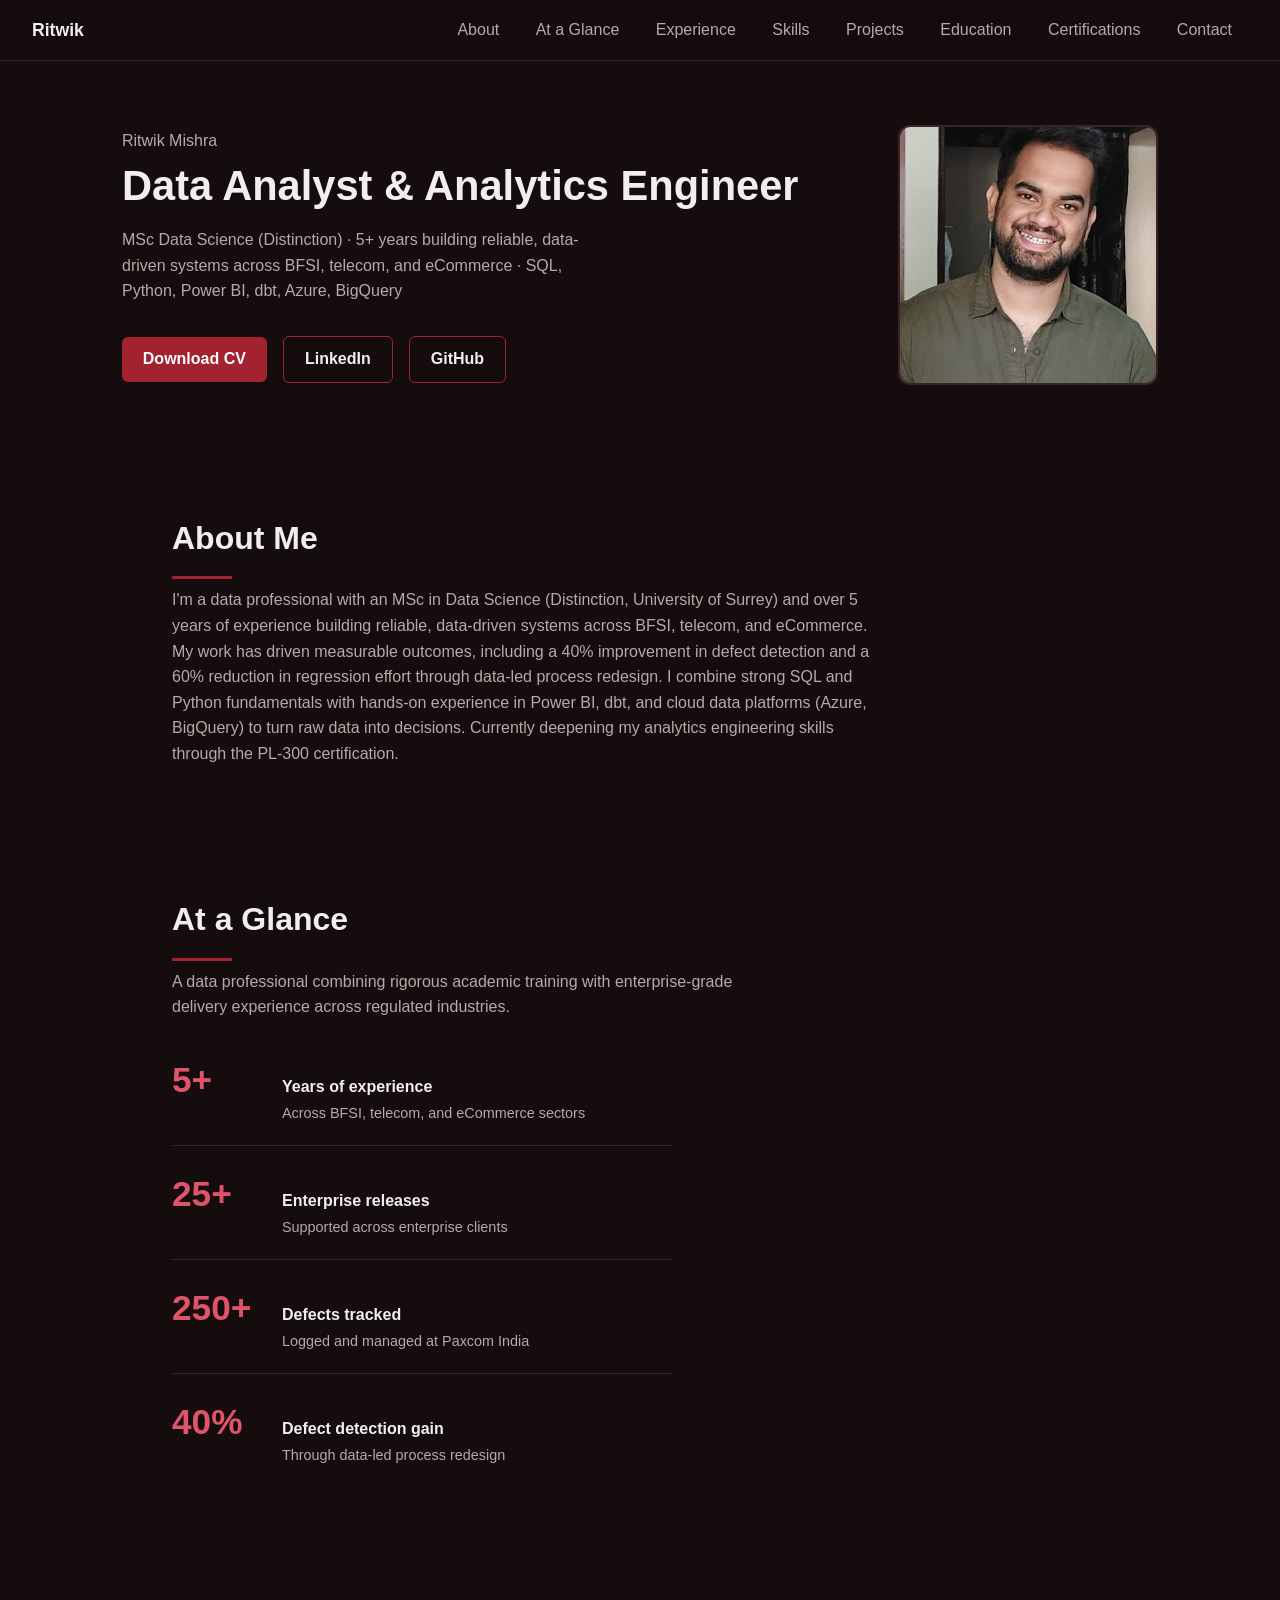
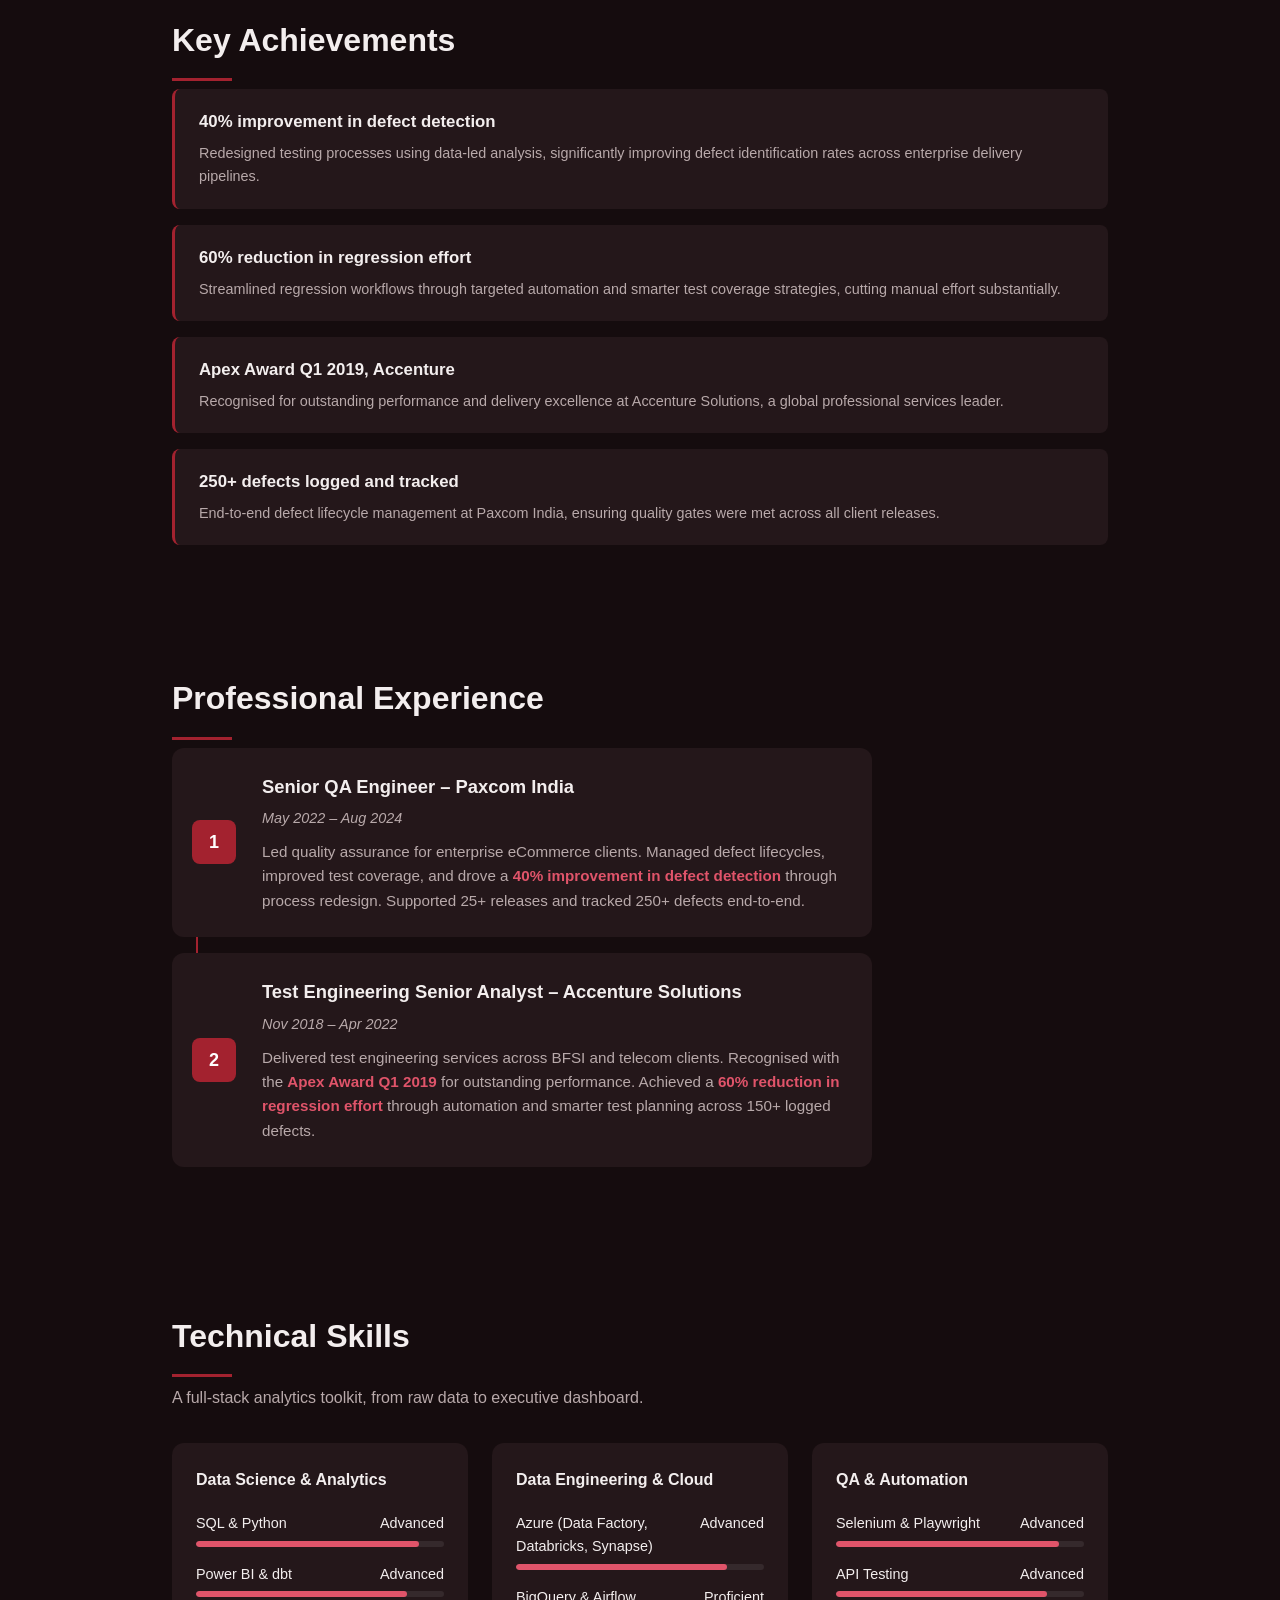
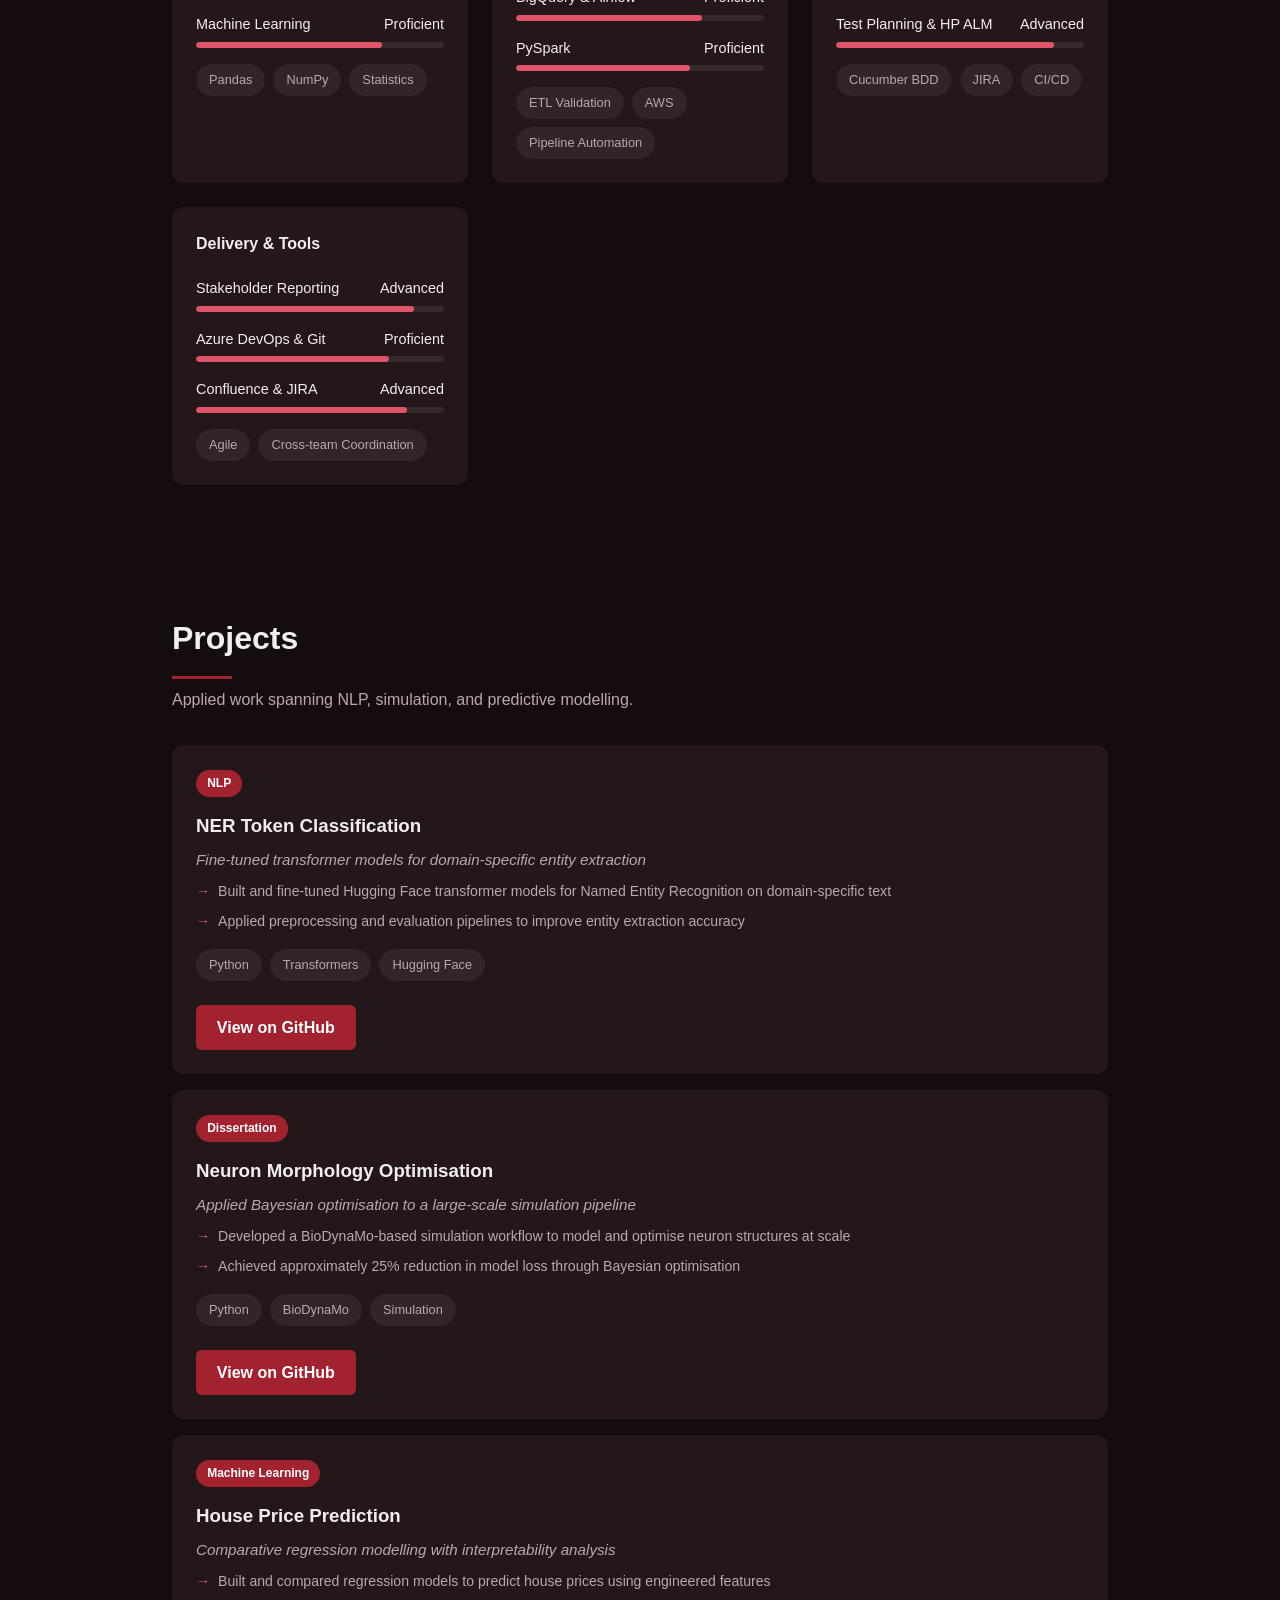
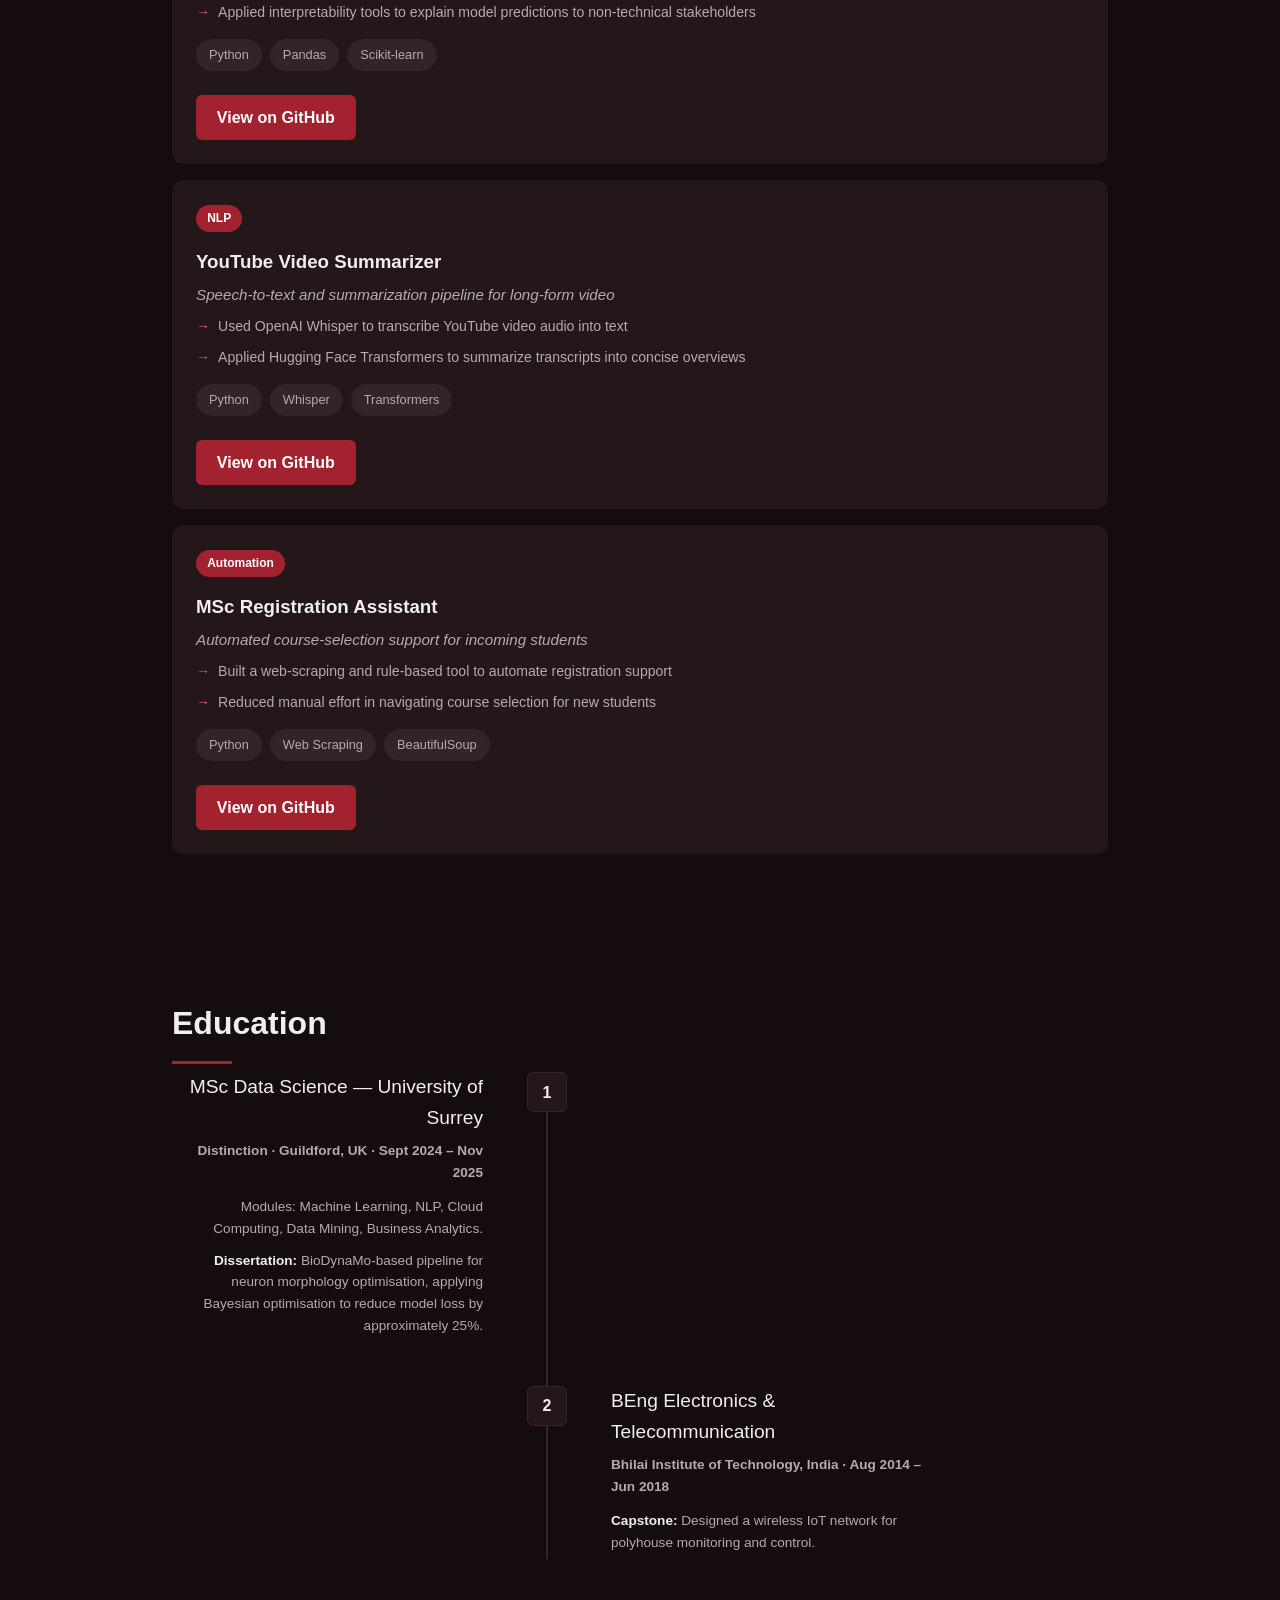
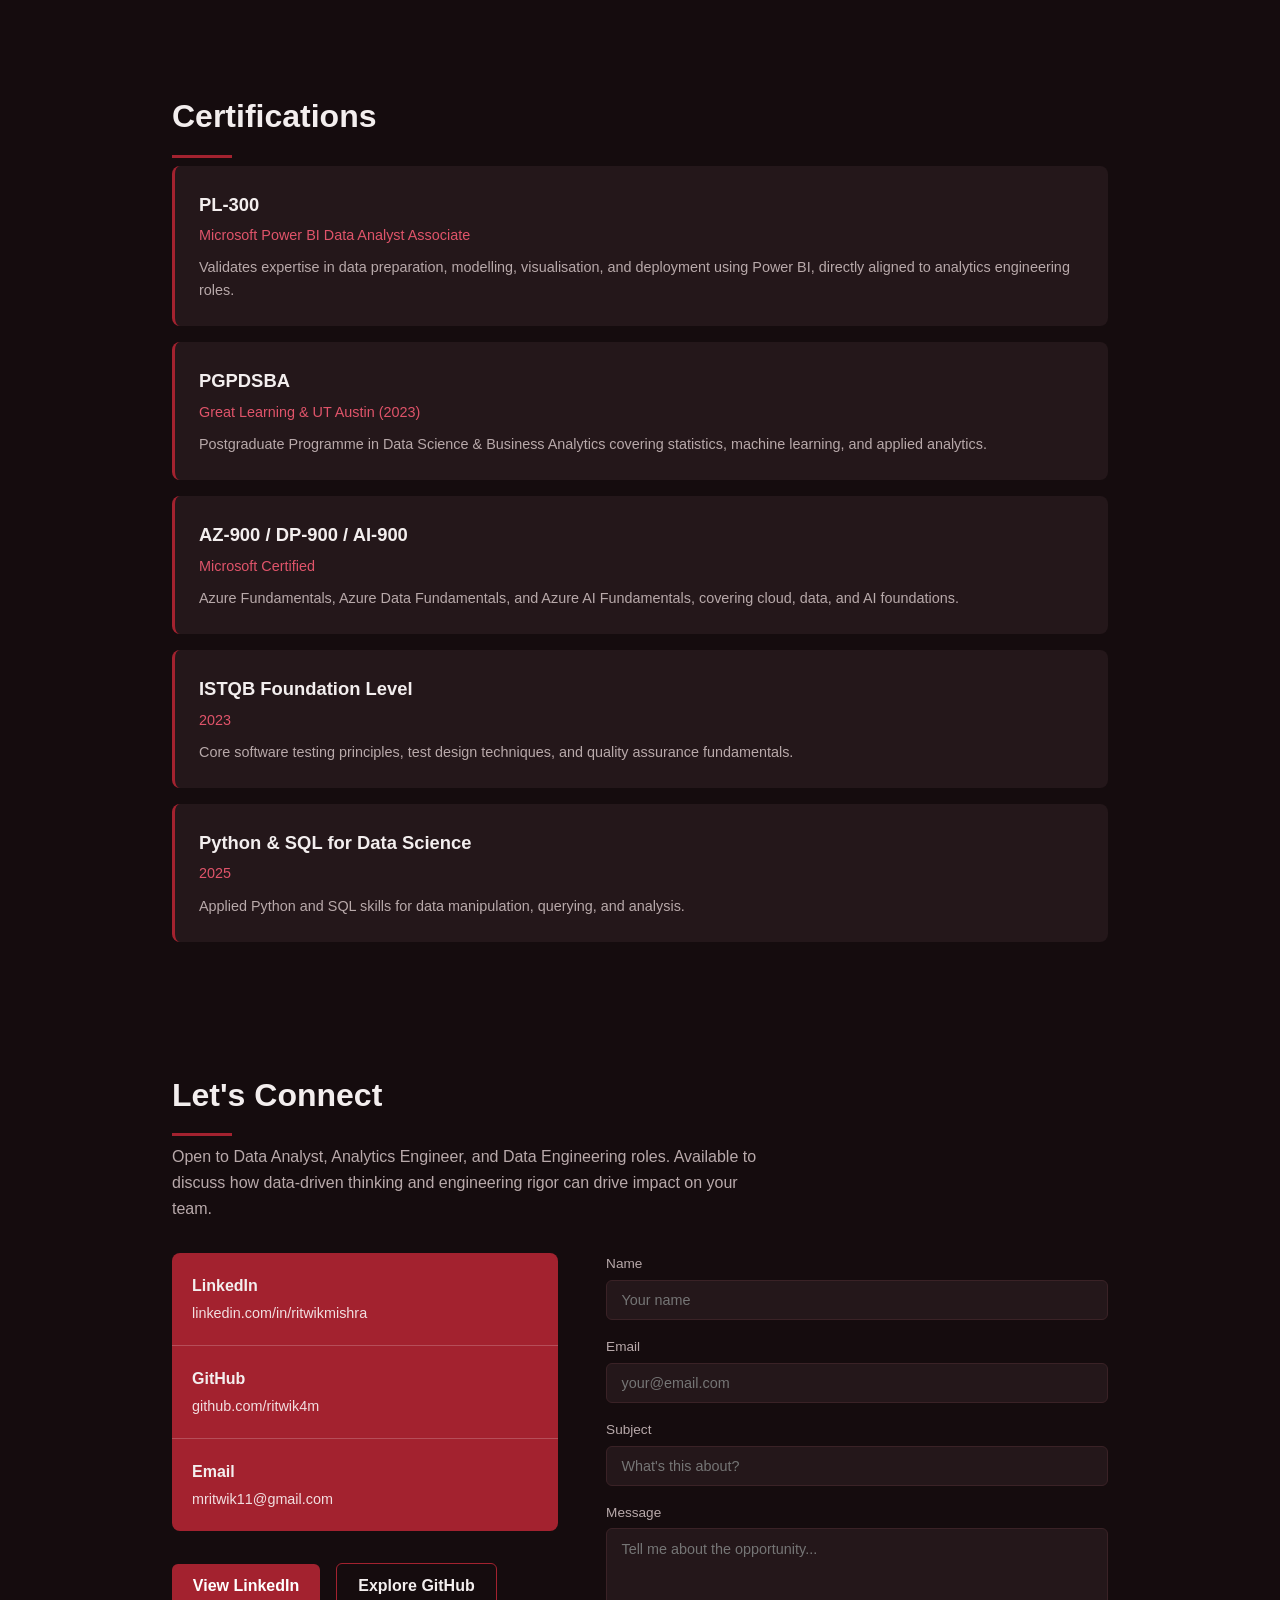
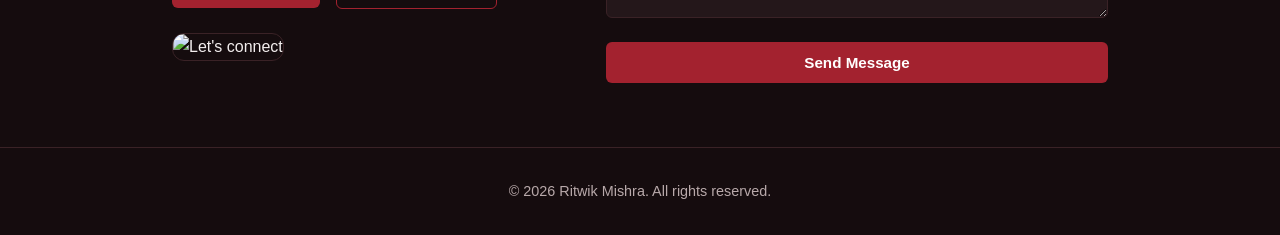
==== commit 9ac3cbf3: "updated changes to index.html" ====
--- a/index.html
+++ b/index.html
@@ -389,6 +389,243 @@
             color: var(--text-muted);
             border-top: 1px solid var(--card-border);
         }
+        /* Skill bars */
+        .skill-card {
+            background: var(--card-bg);
+            border-radius: 12px;
+            padding: 1.5rem;
+        }
+
+        .skill-card-header {
+            display: flex;
+            align-items: center;
+            gap: 0.6rem;
+            margin-bottom: 1.25rem;
+            font-weight: 600;
+        }
+
+        .skill-bar-row {
+            margin-bottom: 1rem;
+        }
+
+        .skill-bar-label {
+            display: flex;
+            justify-content: space-between;
+            font-size: 0.9rem;
+            margin-bottom: 0.35rem;
+        }
+
+        .skill-bar-track {
+            background: rgba(255,255,255,0.08);
+            border-radius: 4px;
+            height: 6px;
+            overflow: hidden;
+        }
+
+        .skill-bar-fill {
+            background: var(--accent-light);
+            height: 100%;
+            border-radius: 4px;
+        }
+
+        .skill-tags {
+            display: flex;
+            flex-wrap: wrap;
+            gap: 0.5rem;
+            margin-top: 1rem;
+        }
+
+        .skill-tag-pill {
+            background: rgba(255,255,255,0.06);
+            border: 1px solid var(--card-border);
+            color: var(--text-muted);
+            font-size: 0.8rem;
+            padding: 0.3rem 0.75rem;
+            border-radius: 20px;
+        }
+
+        /* Enhanced project cards */
+        .project-badge {
+            display: inline-block;
+            background: var(--accent);
+            color: #fff;
+            font-size: 0.75rem;
+            font-weight: 600;
+            padding: 0.25rem 0.7rem;
+            border-radius: 20px;
+            margin-bottom: 0.9rem;
+        }
+
+        .project-insight {
+            color: var(--accent-light);
+            font-style: italic;
+            font-size: 0.9rem;
+            margin-bottom: 0.9rem;
+        }
+
+        .project-points {
+            list-style: none;
+            margin-bottom: 1rem;
+        }
+
+        .project-points li {
+            display: flex;
+            gap: 0.5rem;
+            font-size: 0.88rem;
+            color: var(--text-muted);
+            margin-bottom: 0.5rem;
+        }
+
+        .project-points li::before {
+            content: '\2192';
+            color: var(--accent-light);
+            flex-shrink: 0;
+        }
+
+        /* Contact form */
+        .contact-form {
+            display: flex;
+            flex-direction: column;
+            gap: 1rem;
+        }
+
+        .contact-form label {
+            font-size: 0.85rem;
+            color: var(--text-muted);
+            margin-bottom: 0.3rem;
+            display: block;
+        }
+
+        .contact-form input,
+        .contact-form textarea {
+            width: 100%;
+            background: var(--card-bg);
+            border: 1px solid var(--card-border);
+            border-radius: 6px;
+            padding: 0.7rem 0.9rem;
+            color: var(--text);
+            font-family: inherit;
+            font-size: 0.9rem;
+        }
+
+        .contact-form textarea {
+            resize: vertical;
+            min-height: 90px;
+        }
+
+        .contact-form button {
+            background: var(--accent);
+            color: #fff;
+            border: none;
+            padding: 0.75rem;
+            border-radius: 6px;
+            font-weight: 600;
+            font-size: 0.95rem;
+            cursor: pointer;
+        }
+
+        .contact-form button:hover {
+            background: var(--accent-light);
+        }
+
+        .contact-grid {
+            display: grid;
+            grid-template-columns: 1fr 1.3fr;
+            gap: 3rem;
+        }
+
+        @media (max-width: 700px) {
+            .contact-grid { grid-template-columns: 1fr; }
+        }
+        /* Education - alternating numbered timeline */
+        .edu-timeline {
+            position: relative;
+            max-width: 750px;
+        }
+
+        .edu-timeline::before {
+            content: "";
+            position: absolute;
+            left: 50%;
+            top: 4px;
+            bottom: 4px;
+            width: 2px;
+            background: var(--card-border);
+            transform: translateX(-50%);
+        }
+
+        .edu-row {
+            position: relative;
+            display: flex;
+            align-items: flex-start;
+            margin-bottom: 2.5rem;
+        }
+
+        .edu-row:last-child {
+            margin-bottom: 0;
+        }
+
+        .edu-marker {
+            position: absolute;
+            left: 50%;
+            top: 0;
+            transform: translateX(-50%);
+            width: 40px;
+            height: 40px;
+            background: var(--card-bg);
+            border: 1px solid var(--card-border);
+            color: var(--text);
+            font-weight: 700;
+            display: flex;
+            align-items: center;
+            justify-content: center;
+            border-radius: 6px;
+            z-index: 2;
+        }
+
+        .edu-col {
+            width: calc(50% - 40px);
+        }
+
+        .edu-row.left .edu-col.content {
+            text-align: right;
+            padding-right: 1.5rem;
+        }
+
+        .edu-row.left .edu-col.spacer {
+            margin-left: auto;
+        }
+
+        .edu-row.right {
+            justify-content: flex-end;
+        }
+
+        .edu-row.right .edu-col.content {
+            text-align: left;
+            padding-left: 1.5rem;
+        }
+
+        .edu-title {
+            font-size: 1.2rem;
+            margin-bottom: 0.4rem;
+        }
+
+        .edu-meta {
+            font-weight: 600;
+            font-size: 0.85rem;
+            color: var(--text-muted);
+            margin-bottom: 0.8rem;
+        }
+
+        .edu-detail {
+            font-size: 0.85rem;
+            color: var(--text-muted);
+            margin-bottom: 0.6rem;
+        }
+
+        .edu-detail strong {
+            color: var(--text);
+        }
     </style>
 </head>
 
@@ -512,95 +749,211 @@
     <!-- Skills -->
     <section id="skills">
         <h2>Technical Skills</h2>
-
-        <div style="display: grid; grid-template-columns: repeat(auto-fit, minmax(260px, 1fr)); gap: 2rem;">
-            <div>
-                <div class="skills-category">
-                    <h3>Data Science & Analytics</h3>
-                    <p>Python, SQL, Pandas, NumPy, Power BI, dbt, Statistics & Statistical Modeling</p>
-                </div>
-                <div class="skills-category">
-                    <h3>Machine Learning & Deep Learning</h3>
-                    <p>Supervised & Unsupervised Learning, Feature Engineering, Model Evaluation, Transformers (BERT, Hugging Face), PyTorch, TensorFlow</p>
-                </div>
-                <div class="skills-category">
-                    <h3>Data Engineering</h3>
-                    <p>BigQuery, Apache Airflow, PySpark, Azure Data Factory, Databricks, ETL validation, pipeline automation</p>
-                </div>
-            </div>
-            <div>
-                <div class="skills-category">
-                    <h3>Cloud Platforms</h3>
-                    <p>Microsoft Azure, AWS, Azure Synapse Analytics, Databricks (Lakehouse)</p>
-                </div>
-                <div class="skills-category">
-                    <h3>Dev & Delivery Tools</h3>
-                    <p>JIRA, Confluence, Git, Azure DevOps, CI/CD integration</p>
-                </div>
-                <div class="skills-category">
-                    <h3>QA & Automation</h3>
-                    <p>Test Planning, API Testing, Selenium, Playwright, Cucumber BDD, HP ALM</p>
-                </div>
-            </div>
+        <p class="section-sub">A full-stack analytics toolkit, from raw data to executive dashboard.</p>
+
+        <div style="display: grid; grid-template-columns: repeat(auto-fit, minmax(280px, 1fr)); gap: 1.5rem;">
+
+            <div class="skill-card">
+                <div class="skill-card-header">Data Science &amp; Analytics</div>
+
+                <div class="skill-bar-row">
+                    <div class="skill-bar-label"><span>SQL &amp; Python</span><span>Advanced</span></div>
+                    <div class="skill-bar-track"><div class="skill-bar-fill" style="width: 90%;"></div></div>
+                </div>
+                <div class="skill-bar-row">
+                    <div class="skill-bar-label"><span>Power BI &amp; dbt</span><span>Advanced</span></div>
+                    <div class="skill-bar-track"><div class="skill-bar-fill" style="width: 85%;"></div></div>
+                </div>
+                <div class="skill-bar-row">
+                    <div class="skill-bar-label"><span>Machine Learning</span><span>Proficient</span></div>
+                    <div class="skill-bar-track"><div class="skill-bar-fill" style="width: 75%;"></div></div>
+                </div>
+                <div class="skill-tags">
+                    <span class="skill-tag-pill">Pandas</span>
+                    <span class="skill-tag-pill">NumPy</span>
+                    <span class="skill-tag-pill">Statistics</span>
+                </div>
+            </div>
+
+            <div class="skill-card">
+                <div class="skill-card-header">Data Engineering &amp; Cloud</div>
+
+                <div class="skill-bar-row">
+                    <div class="skill-bar-label"><span>Azure (Data Factory, Databricks, Synapse)</span><span>Advanced</span></div>
+                    <div class="skill-bar-track"><div class="skill-bar-fill" style="width: 85%;"></div></div>
+                </div>
+                <div class="skill-bar-row">
+                    <div class="skill-bar-label"><span>BigQuery &amp; Airflow</span><span>Proficient</span></div>
+                    <div class="skill-bar-track"><div class="skill-bar-fill" style="width: 75%;"></div></div>
+                </div>
+                <div class="skill-bar-row">
+                    <div class="skill-bar-label"><span>PySpark</span><span>Proficient</span></div>
+                    <div class="skill-bar-track"><div class="skill-bar-fill" style="width: 70%;"></div></div>
+                </div>
+                <div class="skill-tags">
+                    <span class="skill-tag-pill">ETL Validation</span>
+                    <span class="skill-tag-pill">AWS</span>
+                    <span class="skill-tag-pill">Pipeline Automation</span>
+                </div>
+            </div>
+
+            <div class="skill-card">
+                <div class="skill-card-header">QA &amp; Automation</div>
+
+                <div class="skill-bar-row">
+                    <div class="skill-bar-label"><span>Selenium &amp; Playwright</span><span>Advanced</span></div>
+                    <div class="skill-bar-track"><div class="skill-bar-fill" style="width: 90%;"></div></div>
+                </div>
+                <div class="skill-bar-row">
+                    <div class="skill-bar-label"><span>API Testing</span><span>Advanced</span></div>
+                    <div class="skill-bar-track"><div class="skill-bar-fill" style="width: 85%;"></div></div>
+                </div>
+                <div class="skill-bar-row">
+                    <div class="skill-bar-label"><span>Test Planning &amp; HP ALM</span><span>Advanced</span></div>
+                    <div class="skill-bar-track"><div class="skill-bar-fill" style="width: 88%;"></div></div>
+                </div>
+                <div class="skill-tags">
+                    <span class="skill-tag-pill">Cucumber BDD</span>
+                    <span class="skill-tag-pill">JIRA</span>
+                    <span class="skill-tag-pill">CI/CD</span>
+                </div>
+            </div>
+
+            <div class="skill-card">
+                <div class="skill-card-header">Delivery &amp; Tools</div>
+
+                <div class="skill-bar-row">
+                    <div class="skill-bar-label"><span>Stakeholder Reporting</span><span>Advanced</span></div>
+                    <div class="skill-bar-track"><div class="skill-bar-fill" style="width: 88%;"></div></div>
+                </div>
+                <div class="skill-bar-row">
+                    <div class="skill-bar-label"><span>Azure DevOps &amp; Git</span><span>Proficient</span></div>
+                    <div class="skill-bar-track"><div class="skill-bar-fill" style="width: 78%;"></div></div>
+                </div>
+                <div class="skill-bar-row">
+                    <div class="skill-bar-label"><span>Confluence &amp; JIRA</span><span>Advanced</span></div>
+                    <div class="skill-bar-track"><div class="skill-bar-fill" style="width: 85%;"></div></div>
+                </div>
+                <div class="skill-tags">
+                    <span class="skill-tag-pill">Agile</span>
+                    <span class="skill-tag-pill">Cross-team Coordination</span>
+                </div>
+            </div>
+
         </div>
     </section>
 
     <!-- Projects -->
     <section id="projects">
         <h2>Projects</h2>
+        <p class="section-sub">Applied work spanning NLP, simulation, and predictive modelling.</p>
 
         <div class="project">
+            <span class="project-badge">NLP</span>
             <h3>NER Token Classification</h3>
-            <p>Built and fine-tuned transformer models for Named Entity Recognition (NER) on domain-specific text using Hugging Face.</p>
-            <p><strong>Tech:</strong> Python, Transformers, Hugging Face, NLP</p>
+            <p class="project-insight">Fine-tuned transformer models for domain-specific entity extraction</p>
+            <ul class="project-points">
+                <li>Built and fine-tuned Hugging Face transformer models for Named Entity Recognition on domain-specific text</li>
+                <li>Applied preprocessing and evaluation pipelines to improve entity extraction accuracy</li>
+            </ul>
+            <div class="skill-tags" style="margin-bottom: 1rem;">
+                <span class="skill-tag-pill">Python</span>
+                <span class="skill-tag-pill">Transformers</span>
+                <span class="skill-tag-pill">Hugging Face</span>
+            </div>
             <a href="https://github.com/ritwik4m/NER-token-classification" target="_blank" class="btn">View on GitHub</a>
         </div>
 
         <div class="project">
-            <h3>Neuron Morphology Optimisation (Dissertation)</h3>
-            <p>Developed a BioDynaMo-based simulation workflow to model and optimise neuron structures at scale as part of MSc dissertation.</p>
-            <p><strong>Tech:</strong> Python, BioDynaMo, Simulation, Research</p>
+            <span class="project-badge">Dissertation</span>
+            <h3>Neuron Morphology Optimisation</h3>
+            <p class="project-insight">Applied Bayesian optimisation to a large-scale simulation pipeline</p>
+            <ul class="project-points">
+                <li>Developed a BioDynaMo-based simulation workflow to model and optimise neuron structures at scale</li>
+                <li>Achieved approximately 25% reduction in model loss through Bayesian optimisation</li>
+            </ul>
+            <div class="skill-tags" style="margin-bottom: 1rem;">
+                <span class="skill-tag-pill">Python</span>
+                <span class="skill-tag-pill">BioDynaMo</span>
+                <span class="skill-tag-pill">Simulation</span>
+            </div>
             <a href="https://github.com/ritwik4m/bdm-neuron-optimizer" target="_blank" class="btn">View on GitHub</a>
         </div>
 
         <div class="project">
+            <span class="project-badge">Machine Learning</span>
             <h3>House Price Prediction</h3>
-            <p>Built regression models to predict house prices using feature engineering, model comparison, and interpretability tools.</p>
-            <p><strong>Tech:</strong> Python, Pandas, Scikit-learn, Matplotlib</p>
+            <p class="project-insight">Comparative regression modelling with interpretability analysis</p>
+            <ul class="project-points">
+                <li>Built and compared regression models to predict house prices using engineered features</li>
+                <li>Applied interpretability tools to explain model predictions to non-technical stakeholders</li>
+            </ul>
+            <div class="skill-tags" style="margin-bottom: 1rem;">
+                <span class="skill-tag-pill">Python</span>
+                <span class="skill-tag-pill">Pandas</span>
+                <span class="skill-tag-pill">Scikit-learn</span>
+            </div>
             <a href="https://github.com/ritwik4m/house-price-prediction" target="_blank" class="btn">View on GitHub</a>
         </div>
 
         <div class="project">
-            <h3>YouTube Video Summarizer (NLP)</h3>
-            <p>Used OpenAI Whisper and Hugging Face Transformers to summarize YouTube video transcripts into concise overviews.</p>
-            <p><strong>Tech:</strong> Python, Whisper, Transformers, NLP</p>
+            <span class="project-badge">NLP</span>
+            <h3>YouTube Video Summarizer</h3>
+            <p class="project-insight">Speech-to-text and summarization pipeline for long-form video</p>
+            <ul class="project-points">
+                <li>Used OpenAI Whisper to transcribe YouTube video audio into text</li>
+                <li>Applied Hugging Face Transformers to summarize transcripts into concise overviews</li>
+            </ul>
+            <div class="skill-tags" style="margin-bottom: 1rem;">
+                <span class="skill-tag-pill">Python</span>
+                <span class="skill-tag-pill">Whisper</span>
+                <span class="skill-tag-pill">Transformers</span>
+            </div>
             <a href="https://github.com/ritwik4m/youtube-video-summarizer-nlp" target="_blank" class="btn">View on GitHub</a>
         </div>
 
         <div class="project">
+            <span class="project-badge">Automation</span>
             <h3>MSc Registration Assistant</h3>
-            <p>Automated registration support tool for students using web scraping and rule-based logic to assist course selection.</p>
-            <p><strong>Tech:</strong> Python, Web Scraping, BeautifulSoup</p>
+            <p class="project-insight">Automated course-selection support for incoming students</p>
+            <ul class="project-points">
+                <li>Built a web-scraping and rule-based tool to automate registration support</li>
+                <li>Reduced manual effort in navigating course selection for new students</li>
+            </ul>
+            <div class="skill-tags" style="margin-bottom: 1rem;">
+                <span class="skill-tag-pill">Python</span>
+                <span class="skill-tag-pill">Web Scraping</span>
+                <span class="skill-tag-pill">BeautifulSoup</span>
+            </div>
             <a href="https://github.com/ritwik4m/surrey-msc-reg-assistant" target="_blank" class="btn">View on GitHub</a>
         </div>
     </section>
 
-    <!-- Education - vertical stack -->
+    <!-- Education - alternating numbered timeline -->
     <section id="education">
         <h2>Education</h2>
 
-        <div class="edu-item">
-            <p class="edu-year">2024 &ndash; 2025</p>
-            <h3>MSc Data Science (Distinction)</h3>
-            <p>University of Surrey, UK</p>
-            <p><strong style="color: var(--text);">Dissertation:</strong> BioDynaMo-based pipeline for neuron morphology optimisation</p>
-        </div>
-
-        <div class="edu-item">
-            <p class="edu-year">2014 &ndash; 2018</p>
-            <h3>BEng Electronics & Telecommunication</h3>
-            <p>Bhilai Institute of Technology, India</p>
-            <p><strong style="color: var(--text);">Capstone:</strong> Wireless IoT network for polyhouse monitoring and control</p>
+        <div class="edu-timeline">
+            <div class="edu-row left">
+                <div class="edu-col content">
+                    <p class="edu-title">MSc Data Science &mdash; University of Surrey</p>
+                    <p class="edu-meta">Distinction &middot; Guildford, UK &middot; Sept 2024 &ndash; Nov 2025</p>
+                    <p class="edu-detail">Modules: Machine Learning, NLP, Cloud Computing, Data Mining, Business Analytics.</p>
+                    <p class="edu-detail"><strong>Dissertation:</strong> BioDynaMo-based pipeline for neuron morphology optimisation, applying Bayesian optimisation to reduce model loss by approximately 25%.</p>
+                </div>
+                <div class="edu-marker">1</div>
+                <div class="edu-col spacer"></div>
+            </div>
+
+            <div class="edu-row right">
+                <div class="edu-col spacer"></div>
+                <div class="edu-marker">2</div>
+                <div class="edu-col content">
+                    <p class="edu-title">BEng Electronics &amp; Telecommunication</p>
+                    <p class="edu-meta">Bhilai Institute of Technology, India &middot; Aug 2014 &ndash; Jun 2018</p>
+                    <p class="edu-detail"><strong>Capstone:</strong> Designed a wireless IoT network for polyhouse monitoring and control.</p>
+                </div>
+            </div>
         </div>
     </section>
 
@@ -643,31 +996,51 @@
 
     <!-- Contact -->
     <section id="contact">
-        <div style="display: flex; align-items: center; gap: 3rem; flex-wrap: wrap;">
-            <div style="flex: 1; min-width: 280px;">
-                <h2>Let's Connect</h2>
-                <p class="section-sub">Open to Data Analyst, Analytics Engineer, and Data Engineering roles. Available to discuss how data-driven thinking and engineering rigor can drive impact on your team.</p>
-
-                <div style="background: var(--accent); border-radius: 8px; display: grid; grid-template-columns: repeat(auto-fit, minmax(160px, 1fr)); margin-bottom: 1.5rem;">
-                    <div style="padding: 1.5rem; border-right: 1px solid rgba(255,255,255,0.2);">
-                        <p style="font-weight: 700; margin-bottom: 0.3rem;">LinkedIn</p>
+        <h2>Let's Connect</h2>
+        <p class="section-sub">Open to Data Analyst, Analytics Engineer, and Data Engineering roles. Available to discuss how data-driven thinking and engineering rigor can drive impact on your team.</p>
+
+        <div class="contact-grid">
+            <div>
+                <div style="background: var(--accent); border-radius: 8px; margin-bottom: 1.5rem;">
+                    <div style="padding: 1.25rem; border-bottom: 1px solid rgba(255,255,255,0.2);">
+                        <p style="font-weight: 700; margin-bottom: 0.2rem;">LinkedIn</p>
                         <p style="color: rgba(255,255,255,0.85); font-size: 0.9rem;">linkedin.com/in/ritwikmishra</p>
                     </div>
-                    <div style="padding: 1.5rem; border-right: 1px solid rgba(255,255,255,0.2);">
-                        <p style="font-weight: 700; margin-bottom: 0.3rem;">GitHub</p>
+                    <div style="padding: 1.25rem; border-bottom: 1px solid rgba(255,255,255,0.2);">
+                        <p style="font-weight: 700; margin-bottom: 0.2rem;">GitHub</p>
                         <p style="color: rgba(255,255,255,0.85); font-size: 0.9rem;">github.com/ritwik4m</p>
                     </div>
-                    <div style="padding: 1.5rem;">
-                        <p style="font-weight: 700; margin-bottom: 0.3rem;">Email</p>
+                    <div style="padding: 1.25rem;">
+                        <p style="font-weight: 700; margin-bottom: 0.2rem;">Email</p>
                         <p style="color: rgba(255,255,255,0.85); font-size: 0.9rem;">mritwik11@gmail.com</p>
                     </div>
                 </div>
 
                 <a href="https://www.linkedin.com/in/ritwik4m" target="_blank" class="btn">View LinkedIn</a>
                 <a href="https://github.com/ritwik4m" target="_blank" class="btn btn-outline">Explore GitHub</a>
-            </div>
-
-            <img src="images/connect.jpg" alt="Let's connect" style="width: 340px; max-width: 100%; height: 260px; object-fit: cover; border-radius: 12px; border: 1px solid var(--card-border);">
+
+                <img src="images/connect.jpg" alt="Let's connect" style="width: 100%; height: 180px; object-fit: cover; border-radius: 12px; border: 1px solid var(--card-border); margin-top: 1.5rem;">
+            </div>
+
+            <form class="contact-form" action="https://formspree.io/f/YOUR_FORM_ID" method="POST">
+                <div>
+                    <label for="name">Name</label>
+                    <input type="text" id="name" name="name" placeholder="Your name" required>
+                </div>
+                <div>
+                    <label for="email">Email</label>
+                    <input type="email" id="email" name="email" placeholder="your@email.com" required>
+                </div>
+                <div>
+                    <label for="subject">Subject</label>
+                    <input type="text" id="subject" name="subject" placeholder="What's this about?">
+                </div>
+                <div>
+                    <label for="message">Message</label>
+                    <textarea id="message" name="message" placeholder="Tell me about the opportunity..." required></textarea>
+                </div>
+                <button type="submit">Send Message</button>
+            </form>
         </div>
     </section>
 
